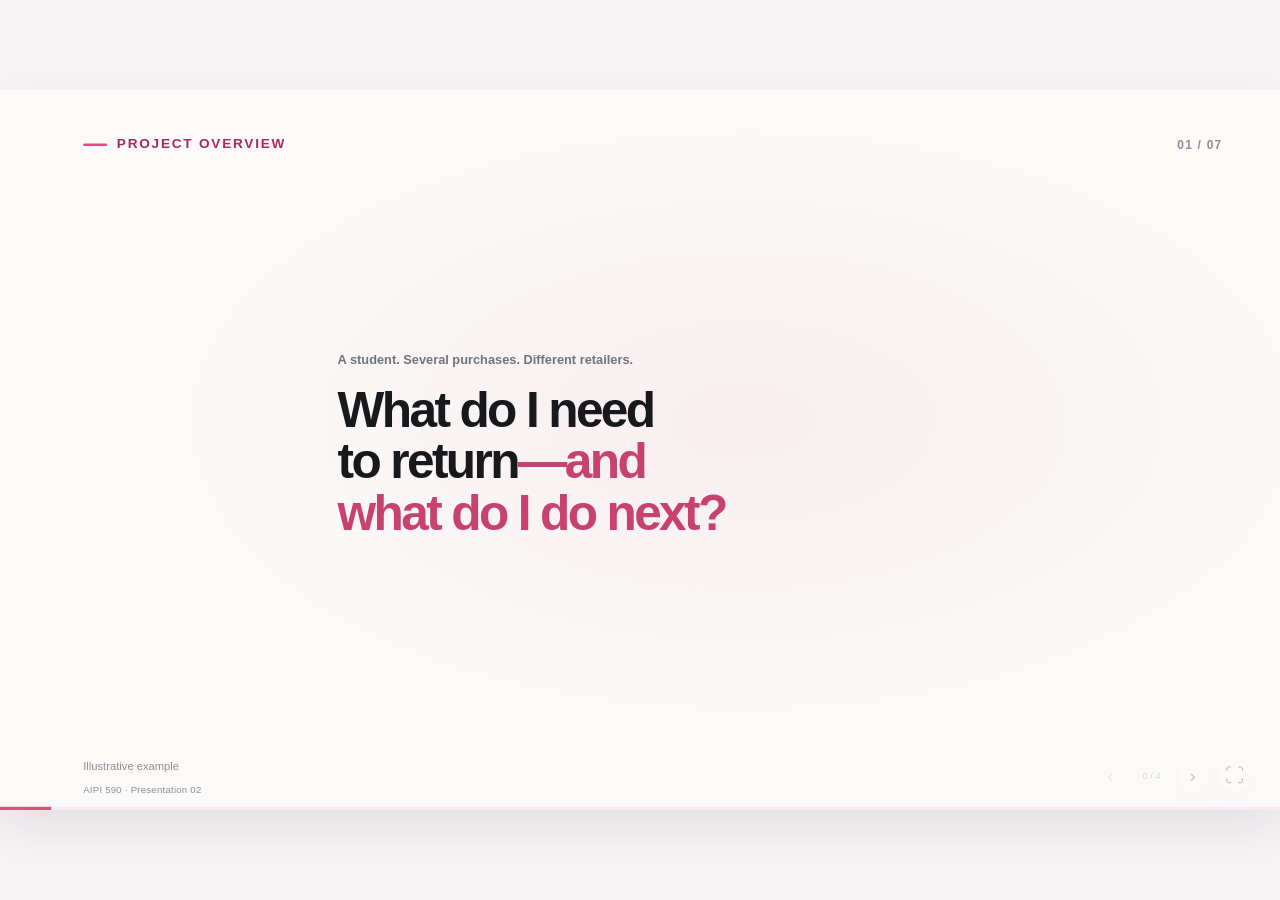
==== index.html @ ff5da20d "Start the embedded MVP demo at login" ====
<!doctype html>
<html lang="en">
<head>
  <meta charset="utf-8">
  <meta name="viewport" content="width=device-width, initial-scale=1, viewport-fit=cover">
  <meta name="theme-color" content="#FBFAF8">
  <meta name="description" content="Return Pilot — AIPI 590 project and progress overview">
  <title>Return Pilot · AIPI 590 · Presentation 2</title>
  <link rel="icon" href="data:image/svg+xml,%3Csvg xmlns='http://www.w3.org/2000/svg' viewBox='0 0 32 32'%3E%3Crect width='32' height='32' rx='9' fill='%23D94F7D'/%3E%3Ctext x='8' y='24' font-size='24' fill='white' font-family='sans-serif'%3ER%3C/text%3E%3C/svg%3E">
  <link rel="stylesheet" href="assets/presentation.css">
  <link rel="stylesheet" href="assets/personas.css">
  <link rel="stylesheet" href="assets/mvp.css">
</head>
<body>
  <svg class="svg-definitions" aria-hidden="true" xmlns="http://www.w3.org/2000/svg"><defs>
    <symbol id="i-mail" viewBox="0 0 24 24"><rect x="3" y="5" width="18" height="14" rx="3"/><path d="m4 7 8 6 8-6"/></symbol>
    <symbol id="i-receipt" viewBox="0 0 24 24"><path d="M5 3h14v19l-3-2-4 2-4-2-3 2V3Z"/><path d="M8 7h8M8 11h8M8 15h5"/></symbol>
    <symbol id="i-image" viewBox="0 0 24 24"><rect x="3" y="3" width="18" height="18" rx="3"/><circle cx="8" cy="8" r="1.5"/><path d="m4 18 5-5 4 3 4-6 4 8"/></symbol>
    <symbol id="i-headphones" viewBox="0 0 24 24"><path d="M4 14v-3a8 8 0 0 1 16 0v3"/><rect x="3" y="12" width="4" height="9" rx="2"/><rect x="17" y="12" width="4" height="9" rx="2"/></symbol>
    <symbol id="i-hoodie" viewBox="0 0 24 24"><path d="m8 4-5 4-2 7 4 2 2-5v10h10V12l2 5 4-2-2-7-5-4M8 4c0-4 8-4 8 0l-4 5-4-5ZM9 17h6"/></symbol>
    <symbol id="i-phone" viewBox="0 0 24 24"><rect x="6" y="2" width="12" height="20" rx="3"/><path d="M10 5h4M11 19h2"/></symbol>
    <symbol id="i-page" viewBox="0 0 24 24"><rect x="3" y="3" width="18" height="18" rx="3"/><path d="M3 8h18M7 12h10M7 16h7"/></symbol>
    <symbol id="i-arrow" viewBox="0 0 24 24"><path d="M5 12h14m-5-5 5 5-5 5"/></symbol>
    <symbol id="i-check" viewBox="0 0 24 24"><path d="m5 12 4 4L19 6"/></symbol>
    <symbol id="i-box" viewBox="0 0 24 24"><path d="m12 3 9 5v9l-9 5-9-5V8l9-5Zm-9 5 9 5 9-5M12 13v9M7.5 5.5l9 5"/></symbol>
  </defs></svg>
  <main class="viewport" aria-label="AIPI 590 presentation">
    <div id="deck" class="deck" data-scene="0" data-step="0" data-phase="0" tabindex="-1">
      <header class="topline"><p id="chapter" class="eyebrow">Project overview</p><span id="page-number">01 / 07</span></header>
      <section id="problem" class="scene-copy" aria-label="Scattered return information">
        <div class="question-core"><span class="context-label">A student. Several purchases. Different retailers.</span><h1>What do I need<br>to return<span class="accent">—and<br>what do I do next?</span></h1></div>
        <div id="question-cloud" aria-label="Questions the shopper must answer"><span class="question-chip q-due">When is it due?</span><span class="question-chip q-where">Where can I return it?</span><span class="question-chip q-need">What do I need?</span></div>
      </section>
      <section id="solution" class="scene-copy" aria-label="Purchase information becomes an action plan" aria-hidden="true" inert>
        <div class="organize-intro"><p class="context-label">The same purchases. The same policies.</p><h2>Let’s put it<br><span class="accent">together.</span></h2></div>
        <div class="product-reveal"><span class="product-mark"><svg class="icon"><use href="#i-box"/></svg></span><h2>Return Pilot</h2><p>One place to manage<br>returns across retailers</p><span class="value-line">Less searching.<br>Less remembering.<br>A clearer next step.</span></div>
        <ol class="process-rail" aria-label="Information organization stages"><li>Gather</li><li>Find the details</li><li>Match each item</li><li>Order the actions</li></ol><p id="phase-caption" class="phase-caption" aria-live="polite"></p>
      </section>
      <!-- A single persistent group: the documents become tasks and then a concept thumbnail. -->
      <div id="materials" class="materials">
        <div class="plan-paper"><div class="plan-heading"><h3>Your next actions</h3><span>3 items · 2 retailers</span></div><p class="plan-foot">A next step for each item. Uncertainty stays visible.</p></div>
        <article id="order-email" class="material purchase item-a" data-kind="email" aria-label="Wireless Headphones order email">
          <div class="document-type"><svg class="icon"><use href="#i-mail"/></svg><span>Order email</span><span class="source-id">01</span></div>
          <div class="item-identity"><span class="item-art"><svg class="icon"><use href="#i-headphones"/></svg></span><div><span class="retailer">Sample retailer A</span><h3 class="field name-field">Wireless Headphones</h3></div></div>
          <div class="source-details"><p>Order <b>RP-1042</b></p><p class="field date-field">Delivered <b>Sep 15, 2026</b></p><div class="source-bottom"><span>Order confirmed</span><b>$59.99</b></div></div>
          <div class="action-details"><div class="action-heading"><span class="priority">1</span><h4>Start your return</h4></div><p>Complete the next required step</p><span class="task-status">Request by Oct 15</span></div>
          <div class="provenance">Order email <span>+ Retailer A policy</span></div>
        </article>
        <article id="purchase-receipt" class="material purchase item-b" data-kind="receipt" aria-label="Everyday Hoodie purchase receipt">
          <div class="document-type"><svg class="icon"><use href="#i-receipt"/></svg><span>Purchase receipt</span><span class="source-id">02</span></div>
          <div class="item-identity"><span class="item-art"><svg class="icon"><use href="#i-hoodie"/></svg></span><div><span class="retailer">Sample retailer B</span><h3 class="field name-field">Everyday Hoodie</h3></div></div>
          <div class="source-details"><p>Order <b>RP-1028</b></p><p class="field date-field">Purchased <b>Sep 20, 2026</b></p><p class="missing field">Delivery date <b>Not provided</b></p><div class="source-bottom"><span>Total</span><b>$49.99</b></div><div class="receipt-bars" aria-hidden="true"></div></div>
          <div class="action-details"><div class="action-heading"><span class="priority">2</span><h4>Confirm the delivery date</h4></div><p>More information is needed</p><span class="task-status uncertain">Needs confirmation · Deadline unverified</span></div>
          <div class="provenance">Purchase receipt <span>+ Retailer B policy</span></div>
        </article>
        <article id="product-screenshot" class="material purchase item-c" data-kind="screenshot" aria-label="Phone Case purchase screenshot">
          <div class="document-type"><svg class="icon"><use href="#i-image"/></svg><span>Purchase screenshot</span><span class="source-id">03</span></div>
          <div class="item-identity"><span class="item-art"><svg class="icon"><use href="#i-phone"/></svg></span><div><span class="retailer">Sample retailer A</span><h3 class="field name-field">Phone Case</h3></div></div>
          <div class="source-details"><p>Order <b>RP-1042</b> · <b>$19.01</b></p><p class="field date-field">Delivered <b>Sep 15, 2026</b></p><div class="source-bottom"><span class="decision-pill">Still deciding</span></div></div>
          <div class="action-details"><div class="action-heading"><span class="priority">3</span><h4>Decide whether to keep it</h4></div><p>Set a decision reminder</p><span class="task-status neutral">Your choice · No return started</span></div>
          <div class="provenance">Purchase screenshot <span>+ Retailer A policy</span></div>
        </article>
        <article id="policy-a" class="material policy item-a" aria-label="Illustrative retailer A policy"><div class="document-type"><svg class="icon"><use href="#i-page"/></svg><span>Retailer A · Return policy</span></div><p class="field">Start within <b>30 days of delivery</b></p><p>Check the method.<br>Prepare the matching label.</p><span class="policy-code">A / Headphones + phone case</span></article>
        <article id="policy-b" class="material policy item-b" aria-label="Illustrative retailer B policy"><div class="document-type"><svg class="icon"><use href="#i-page"/></svg><span>Retailer B · Return policy</span></div><p class="field">Window starts on <b>delivery</b></p><p>Proof of purchase required.<br>Confirm the date first.</p><span class="policy-code">B / Everyday Hoodie</span></article>
      </div>
      <span class="illustration-label">Illustrative example</span>
      <section id="progress" class="scene-copy" aria-label="Progress overview" aria-hidden="true" inert>
        <h2 class="progress-title">Progress overview</h2>
        <p class="progress-intro">The core return journey is now a clickable web prototype.</p>
        <div class="progress-panels">
          <article id="scope-panel" class="progress-panel" data-progress="1">
            <span class="progress-number">01</span><div class="progress-content"><h3>A defined user journey</h3><p>Review a purchase, check a sample policy, and save a return task.</p><span class="progress-detail">Editable purchase details · Missing information visible · User decides what to return</span></div><span class="progress-status">Flow designed</span>
          </article>
          <article id="experience-panel" class="progress-panel" data-progress="2">
            <span class="progress-number">02</span><div class="progress-content"><h3>A working frontend prototype</h3><p>Navigate return tasks, prepare a plan, and manually update progress.</p><span class="progress-detail">Interactive forms and task states · Changes saved locally in the browser</span></div><span class="progress-status">Ready to demo</span>
          </article>
          <article id="evaluation-panel" class="progress-panel" data-progress="3">
            <span class="progress-number">03</span><div class="progress-content"><h3>Next: connect and evaluate</h3><p>Integrate purchase extraction and official policy retrieval. Evaluate planning approaches.</p><span class="progress-detail">OCR and email processing · Rules / LLM / hybrid comparison · Real reminders</span></div><span class="progress-status planned">Planned</span>
          </article>
        </div>
        <p class="progress-boundary">Current MVP: frontend prototype with sample data and manual updates. <a href="#mvp">View the MVP ↗</a></p>
      </section>
      <!-- Customer persona ideas: illustrative feedback, not interview findings. -->
      <section id="persona-emma" class="scene-copy persona-scene" aria-label="Emma: clear next actions" aria-hidden="true" inert>
        <h2 class="persona-title">Less searching. <span class="accent">A clearer next step.</span></h2>
        <p class="persona-subtitle">The pain: each return starts with another search through receipts, emails, and retailer rules.</p>
        <article class="persona-profile">
          <div class="persona-identity"><span class="persona-avatar" aria-hidden="true">E</span><div><h3>Emma</h3><p>Graduate student</p></div></div>
          <p class="persona-context">Shops across several retailers.</p>
          <blockquote class="persona-quote">“I’m really happy with this. I finally know what to return first, without searching all my emails and store policies.”</blockquote>
          <span class="persona-sentiment">Expected response · Satisfied</span>
        </article>
        <div class="persona-board">
          <p class="persona-board-label">The same purchases. A different experience.</p>
          <span class="persona-board-state"><span class="persona-board-before">Information → Action</span></span>
          <h3 class="persona-source-list-label">Your next actions</h3>
          <article class="persona-source s-email">
            <div class="persona-document"><svg class="icon"><use href="#i-mail"/></svg><span>Order email</span></div>
            <h4>Wireless Headphones</h4>
            <div class="persona-source-detail">Retailer A<br>Delivered <b>September 15</b><br>Which deadline applies?</div>
            <span class="persona-priority">1</span>
            <div class="persona-task-action"><strong>Start your return</strong><span>Request by October 15 · Based on delivery date</span></div>
          </article>
          <article class="persona-source s-receipt">
            <div class="persona-document"><svg class="icon"><use href="#i-receipt"/></svg><span>Paper receipt</span></div>
            <h4>Everyday Hoodie</h4>
            <div class="persona-source-detail">Retailer B<br>Purchased <b>September 20</b><br><span class="missing-date">Delivery date is missing</span></div>
            <span class="persona-priority">2</span>
            <div class="persona-task-action"><strong>Confirm the delivery date</strong><span>Deadline stays unverified until the date is confirmed</span></div>
          </article>
          <article class="persona-source s-screenshot">
            <div class="persona-document"><svg class="icon"><use href="#i-image"/></svg><span>Screenshot</span></div>
            <h4>Phone Case</h4>
            <div class="persona-source-detail">Retailer A<br>Still deciding<br>When should I decide?</div>
            <span class="persona-priority">3</span>
            <div class="persona-task-action"><strong>Decide whether to keep it</strong><span>The choice stays with you · No return started</span></div>
          </article>
          <p class="persona-before-caption">Different policies. Different dates. No obvious priority.</p>
        </div>
        <div class="persona-caption">
          <p class="persona-initial-caption">The burden is <strong>rebuilding the same information</strong> before every return.</p>
          <p class="persona-step-one">Gather the evidence, match the policy, and <strong>give each item a next action.</strong></p>
          <p class="persona-answer">Design value: <strong>one structured task list</strong>, with priorities and uncertainty visible.</p>
        </div>
        <span class="persona-evidence">Illustrative persona · Expected feedback to validate</span>
      </section>
      <section id="persona-ryan" class="scene-copy persona-scene" aria-label="Ryan: selective sharing and privacy" aria-hidden="true" inert>
        <h2 class="persona-title">Useful—if I control <span class="accent">what I share.</span></h2>
        <p class="persona-subtitle">The concern: managing a few returns should not require access to an entire inbox.</p>
        <article class="persona-profile">
          <div class="persona-identity"><span class="persona-avatar" aria-hidden="true">R</span><div><h3>Ryan</h3><p>Software engineer</p></div></div>
          <p class="persona-context">Careful about sharing personal data.</p>
          <blockquote class="persona-quote">“I’d use it, but I don’t want an app reading my entire inbox just to manage a few returns.”</blockquote>
          <span class="persona-sentiment cautious">Expected response · Cautious</span>
        </article>
        <div class="persona-board">
          <p class="persona-board-label">Privacy concern → A narrower input boundary</p>
          <span class="persona-board-state">Proposed architecture</span>
          <div class="privacy-inbox">
            <h3 class="privacy-inbox-title"><svg class="icon"><use href="#i-mail"/></svg>My inbox</h3>
            <div class="privacy-mail"><svg class="icon"><use href="#i-mail"/></svg>Personal messages</div>
            <div class="privacy-mail"><svg class="icon"><use href="#i-mail"/></svg>Work conversations</div>
            <div class="privacy-mail selected"><svg class="icon"><use href="#i-receipt"/></svg>Order confirmation</div>
            <div class="privacy-mail"><svg class="icon"><use href="#i-mail"/></svg>Travel plans</div>
            <div class="privacy-mail"><svg class="icon"><use href="#i-mail"/></svg>Subscriptions</div>
          </div>
          <div class="privacy-question"><h4>Does it need<br><span class="accent">everything?</span></h4><p>Only a few of these messages are relevant to a return.</p></div>
          <div class="privacy-options">
            <h4>Only the purchases you choose</h4>
            <div class="privacy-option"><svg class="icon"><use href="#i-mail"/></svg>Forward one order email</div>
            <div class="privacy-option"><svg class="icon"><use href="#i-receipt"/></svg>Upload a receipt</div>
            <div class="privacy-option"><svg class="icon"><use href="#i-page"/></svg>Enter details manually</div>
            <p class="privacy-scope">Selected evidence → Purchase understanding → Return tasks</p>
          </div>
          <div class="privacy-no-access"><svg class="icon"><use href="#i-check"/></svg>No full-inbox permission required.</div>
        </div>
        <div class="persona-caption">
          <p class="persona-initial-caption">Concern: <strong>the scope of access</strong>, not just whether the app is useful.</p>
          <p class="persona-step-one">Users decide which order email, receipt, or fields <strong>enter the system.</strong></p>
          <p class="persona-answer">Architecture response: <strong>selective purchase input</strong>. Wider security controls still need implementation.</p>
        </div>
        <span class="persona-evidence">Illustrative persona · Input boundary is a planned design, not a security certification</span>
      </section>
      <section id="persona-maya" class="scene-copy persona-scene" aria-label="Maya: a future mobile experience" aria-hidden="true" inert>
        <h2 class="persona-title">Plan on the web. <span class="accent">Follow through on the go.</span></h2>
        <p class="persona-subtitle">The request: make the next step accessible where returns actually happen.</p>
        <article class="persona-profile">
          <div class="persona-identity"><span class="persona-avatar" aria-hidden="true">M</span><div><h3>Maya</h3><p>Working professional</p></div></div>
          <p class="persona-context">Fits errands around work and commuting.</p>
          <blockquote class="persona-quote">“I’d love this on my phone—especially when I’m at the drop-off point and need the instructions.”</blockquote>
          <span class="persona-sentiment future">Expected request · Mobile access</span>
        </article>
        <div class="persona-board">
          <p class="persona-board-label">From planning at home to action outside</p>
          <span class="persona-board-state">Future opportunity</span>
          <div class="mobile-desktop">
            <div class="mobile-window-bar"><i></i><i></i><i></i><span>Return Pilot · Web workspace</span></div>
            <div class="mobile-desktop-body"><h4>One trip. Three returns.</h4><p>Organize the tasks before leaving home.</p><div class="mobile-task-row"><strong>Wireless Headphones</strong><small>Next action</small><span class="mobile-task-status">Request return</span></div><div class="mobile-task-row"><strong>Everyday Hoodie</strong><small>Next action</small><span class="mobile-task-status">Confirm date</span></div></div>
          </div>
          <span class="mobile-desktop-label">Current focus · Web MVP</span>
          <div class="mobile-connection" aria-hidden="true"><span>→</span><small>Same tasks<br>and progress</small><span>←</span></div>
          <div class="mobile-phone" aria-label="Illustrative future mobile interface">
            <span class="mobile-phone-label">Mobile concept</span><h4>At the drop-off?</h4><p>Keep the next step within reach.</p>
            <div class="mobile-phone-action"><svg class="icon"><use href="#i-page"/></svg>Open return instructions</div>
            <div class="mobile-phone-action"><svg class="icon"><use href="#i-image"/></svg>Photograph the receipt</div>
            <div class="mobile-phone-action primary"><svg class="icon"><use href="#i-check"/></svg>Update progress</div>
          </div>
        </div>
        <div class="persona-caption">
          <p class="persona-initial-caption">The Web MVP supports planning. <strong>The drop-off happens away from the desk.</strong></p>
          <p class="persona-step-one">Future mobile scope: <strong>receipt capture, quick instructions, and progress updates.</strong></p>
          <div class="persona-answer persona-summary"><span><b>Value</b> · Clear next actions</span><span><b>Trust</b> · Selective input</span><span><b>Next</b> · Mobile access</span></div>
        </div>
        <span class="persona-evidence">Illustrative persona · Mobile is a future extension, not a delivered feature</span>
      </section>
      <section id="mvp" class="scene-copy mvp-scene" aria-label="MVP demonstration" aria-hidden="true" inert>
        <h2 class="persona-title">Our web MVP</h2>
        <p class="persona-subtitle">One purchase, from review to a clear next action.</p>
        <nav class="mvp-inline-nav" aria-label="MVP demo pages"><button data-inline-route="login">Login</button><button data-inline-route="today">Today</button><button data-inline-route="review">Purchase review</button><button data-inline-route="detail">Return task</button><button data-inline-route="plan">Plan</button><button data-inline-route="tracking">Tracking</button></nav>
        <iframe id="inline-mvp" class="mvp-inline-frame" src="demo/index.html#login" title="Interactive Return Pilot frontend prototype"></iframe>
        <p class="mvp-disclosure">Sample policies and locations. Manual tracking. No live retailer or AI integrations.</p>
      </section>
      <footer class="chrome"><span id="step-label" class="step-label">AIPI 590 · Presentation 02</span><nav class="controls" aria-label="Presentation navigation"><button id="prevBtn" aria-label="Previous step" title="Previous step (←)">‹</button><span id="step-count">0 / 4</span><button id="nextBtn" aria-label="Next step" title="Next step (→ / Space)">›</button><button id="fullBtn" aria-label="Toggle fullscreen" title="Fullscreen (F)">⛶</button></nav><div class="progress-track" role="progressbar" aria-label="Presentation progress" aria-valuemin="0" aria-valuemax="100" aria-valuenow="0"><div id="progressBar"></div></div></footer>
      <p id="status" class="sr-only" role="status" aria-live="polite"></p>
    </div>
  </main>
  <dialog id="demo-overlay" aria-label="Return Pilot Web demo"><div class="demo-toolbar"><span>Return Pilot · Web prototype</span><a href="demo/index.html#today" target="_blank" rel="noopener">Open in new tab ↗</a><button id="close-demo">← Back to presentation</button></div><iframe id="demo-frame" title="Return Pilot Web prototype" data-src="demo/index.html#today"></iframe></dialog>
  <dialog id="image-overlay" aria-label="Actual Web prototype screenshot"><button id="close-image">Close preview ×</button><img src="assets/images/prototype-today.png" alt="Actual Return Pilot Today page captured from the local Web prototype"><p>Actual Web prototype · Sample data</p></dialog>
  <aside class="presenter-notes" hidden>
    <section data-scene="1"><h2>画面一 · 约20秒</h2><p>我们关注的是需要处理多个商家退货的网购用户。比如一个学生，购买信息在邮件、小票和截图里，政策与操作步骤又在不同商家页面上。用户需要自己把这些信息拼起来，再决定先做什么。</p></section>
    <section data-scene="2"><h2>画面二 · 约25–30秒</h2><p>Return Pilot 希望将这些购买信息整理成跨商家的退货任务，结合政策和用户的选择，告诉用户现在该做什么，并持续跟进。缺少收货日期时，我们保留未确认状态，先请用户补充。我们的目标是减少查找、记忆和安排退货的负担，帮助用户及时完成必要步骤。这是体验概念，详细操作会在后面的 Web demo 展示。</p></section>
    <section data-scene="3"><h2>Progress overview · 约45秒</h2><p>Since our idea pitch, we have moved from the product concept to a clickable web prototype. First, we defined the core user journey: review a purchase, check a policy, and create a return task. Second, we implemented the frontend so users can explore tasks, prepare a return plan, and update their progress. Changes persist locally in the browser. Our next step is to connect real purchase extraction and policy retrieval, then compare rules, LLM, and hybrid planning. For this presentation, the MVP uses sample data and manual updates.</p></section>
    <section data-scene="4"><h2>Customer persona · Emma · 约30秒</h2><p>这三个人物是我们拟定的用户与反馈假设，还不是访谈结果。Emma 是经常跨商家购物的研究生。她的痛点不只是忘记截止时间，而是每次退货都要重新翻邮件、小票和政策，才能拼出商品、到货时间和操作要求。第一次点击，把同一批购买凭证变成有顺序的任务；第二次点击强调临近期限的行动，同时保留缺少日期的未确认状态。她预期会满意，因为产品减少了重复查找和自己记忆的负担。</p></section>
    <section data-scene="5"><h2>Customer persona · Ryan · 约30秒</h2><p>Ryan 是重视隐私的软件工程师。他认为产品有用，但担心为了几件退货就授权整个邮箱。第一次点击只突出订单邮件，并显示转发单封订单、上传小票和手动输入三种选择；第二次点击说明这种输入设计不要求全邮箱授权。这是后面 architecture 可以回应的具体访问范围问题，但不是已经完成的安全认证，也不代表加密、删除或数据保留机制已经实现。</p></section>
    <section data-scene="6"><h2>Customer persona · Maya · 约30秒</h2><p>Maya 是在工作与通勤之间办理退货的上班族。网页方便在家规划，但投递和查看凭证发生在外面。第一次点击出现手机端概念，用于查看步骤、拍摄凭证和更新进度；第二次点击把桌面与手机的同一批任务关联起来，作为未来扩展。最后用价值、信任、下一步三个词总结，并衔接后面的 architecture 或 future work。手机端尚未交付，图中是概念。</p></section>
    <section data-scene="7"><h2>MVP demonstration · 约90秒</h2><p>Let me show you our current web MVP. We will follow one example: returning a pair of wireless headphones. On the Today page, the user can see the next action and the approaching deadline. In purchase review, they can check and edit the purchase details before proceeding. The return task brings the deadline, estimated refund, and next step together. The plan page shows what to prepare and groups sample returns into drop-off stops. Finally, the user can update the return status and follow its progress toward a refund. These interactions demonstrate the intended user journey. Policies and locations are sample data, tracking is manual, and the AI and retailer integrations are future work.</p></section>
  </aside>
  <script src="assets/personas.js"></script>
  <script src="assets/mvp.js"></script>
  <script src="assets/presentation.js"></script>
</body>
</html>
---- assets/presentation.css ----
:root {
  --bg:#FBFAF8; --surface:#fff; --surface-soft:#F7F4F6; --ink:#18191D;
  --muted:#70747D; --muted-2:#8A9099; --line:rgba(24,25,29,.08);
  --brand:#D94F7D; --brand-active:#C74271; --brand-soft:#F9E9F0;
  --brand-ink:#A62C56; --brand-border:rgba(217,79,125,.20); --brand-glow:rgba(217,79,125,.07);
  --success:#2F9A72; --success-soft:#E6F4EE; --risk:#CF6257; --risk-soft:#F8E9E6;
  --warning:#856018; --warning-soft:#F9F0DC;
  --shadow-sm:0 12px 30px rgba(24,25,29,.06); --shadow-md:0 22px 54px rgba(24,25,29,.09);
  --ease:cubic-bezier(.2,.75,.2,1); --scale:1;
}
*{box-sizing:border-box}html,body{margin:0;width:100%;height:100%;overflow:hidden}
body{font-family:Inter,ui-sans-serif,-apple-system,BlinkMacSystemFont,"Segoe UI",sans-serif;color:var(--ink);background:var(--surface-soft);-webkit-font-smoothing:antialiased}
button,a{font:inherit;-webkit-tap-highlight-color:transparent}button{cursor:pointer}a{color:inherit}h1,h2,h3,h4,p,figure{margin:0}button:focus-visible,a:focus-visible{outline:3px solid var(--brand);outline-offset:5px}
.svg-definitions{position:absolute;width:0;height:0;overflow:hidden}.icon{width:24px;height:24px;fill:none;stroke:currentColor;stroke-width:1.6;stroke-linecap:round;stroke-linejoin:round;flex-shrink:0}
.viewport{position:fixed;inset:0;display:grid;place-items:center}.deck{width:1600px;height:900px;position:absolute;overflow:hidden;transform:scale(var(--scale));transform-origin:center;isolation:isolate;background:radial-gradient(ellipse at 58% 46%,var(--brand-glow),transparent 55%),var(--bg);box-shadow:var(--shadow-md);touch-action:none;outline:none}
.topline{position:absolute;top:58px;left:104px;right:72px;z-index:20;display:flex;justify-content:space-between;align-items:center}.eyebrow{display:flex;align-items:center;gap:12px;color:var(--brand-ink);font-size:17px;font-weight:800;letter-spacing:.13em;text-transform:uppercase}.eyebrow:before{content:"";width:30px;height:3px;background:var(--brand);border-radius:3px}#page-number{font-size:15px;letter-spacing:.1em;font-weight:750;color:var(--muted-2)}
.scene-copy{position:absolute;inset:0;pointer-events:none}.scene-copy[aria-hidden=true]{visibility:hidden}.scene-copy button,.scene-copy a{pointer-events:auto}.accent{color:var(--brand-ink)}.context-label{font-size:17px;color:var(--muted);line-height:1.5;font-weight:550}.question-core{position:absolute;left:422px;top:326px;width:730px;z-index:8;transition:opacity .5s var(--ease),transform .65s var(--ease)}h1{font-size:62px;line-height:1.04;letter-spacing:-.053em;font-weight:790;margin-top:18px}.question-core .context-label{font-size:16px}.question-core h1 .accent{color:var(--brand-active)}
.question-chip{position:absolute;padding:13px 21px;border:1px solid var(--brand-border);border-radius:30px;background:var(--brand-soft);color:var(--brand-ink);font-size:21px;font-weight:650;box-shadow:0 8px 22px rgba(166,44,86,.045);opacity:0;transform:translateY(15px) scale(.97);transition:opacity .45s var(--ease),transform .55s var(--ease)}.q-due{left:650px;top:195px}.q-where{left:410px;top:568px}.q-need{left:870px;top:571px}.questions-visible .question-chip{opacity:1;transform:none}.questions-visible .q-where{transition-delay:.12s}.questions-visible .q-need{transition-delay:.24s}
.materials{position:absolute;inset:0;z-index:3;transform-origin:0 0;transition:transform .9s var(--ease);pointer-events:none}.material{--item-color:var(--brand);--item-soft:var(--brand-soft);position:absolute;left:0;top:0;padding:24px;border:1px solid var(--line);border-top:4px solid var(--item-color);border-radius:19px;background:var(--surface);box-shadow:var(--shadow-md);opacity:0;transform-origin:50% 50%;transition:transform .85s var(--ease),width .75s var(--ease),height .75s var(--ease),opacity .5s var(--ease),border-radius .65s var(--ease),box-shadow .65s var(--ease);will-change:transform;overflow:hidden}
.item-b{--item-color:#B68A45;--item-soft:#F9F0DC}.item-c{--item-color:#76839A;--item-soft:#EFF1F5}.material.shown{opacity:1}.document-type{display:flex;align-items:center;gap:10px;font-size:15px;color:var(--muted);height:26px;margin-bottom:19px;transition:opacity .35s var(--ease),transform .5s var(--ease)}.document-type .icon{width:21px;height:21px;color:var(--item-color)}.source-id{margin-left:auto;color:var(--muted-2);font-size:12px;letter-spacing:.12em}.item-identity{position:absolute;left:24px;top:70px;right:20px;display:flex;align-items:center;gap:13px;transition:top .65s var(--ease),left .65s var(--ease)}.item-art{display:grid;place-items:center;width:48px;height:52px;border-radius:12px;color:var(--item-color);background:var(--item-soft);flex-shrink:0}.item-art .icon{width:29px;height:29px}.retailer{display:block;font-size:13px;color:var(--muted);margin-bottom:5px}.item-identity h3{font-size:20px;letter-spacing:-.03em;line-height:1.15;font-weight:750}.field{border-radius:5px;transition:background .3s,box-shadow .3s,color .3s}.source-details{position:absolute;left:24px;right:24px;top:144px;transition:opacity .3s var(--ease),transform .55s var(--ease)}.source-details p{font-size:15px;color:var(--muted);line-height:1.5;margin-bottom:9px}.source-details b{color:#444750;font-weight:600}.source-bottom{display:flex;justify-content:space-between;align-items:center;padding-top:15px;margin-top:17px;border-top:1px solid var(--line);color:var(--muted);font-size:13px}.source-bottom>b{font-size:23px;color:var(--ink);letter-spacing:-.03em}.missing{padding:8px 10px;background:var(--warning-soft);color:var(--warning)!important}.missing b{color:var(--warning);display:block}.receipt-bars{height:25px;width:120px;margin:18px auto 0;background:repeating-linear-gradient(90deg,#a7a2a3 0 1px,transparent 1px 3px,#a7a2a3 3px 5px,transparent 5px 8px);opacity:.35}.decision-pill{background:var(--item-soft);border-radius:7px;padding:7px 11px;color:#58647a}
#order-email{width:340px;height:277px;transform:translate(1410px,158px) rotate(8deg)}#order-email.shown{transform:translate(1120px,151px) rotate(5deg)}
#purchase-receipt{width:265px;height:365px;transform:translate(-185px,230px) rotate(-13deg)}#purchase-receipt.shown{transform:translate(112px,184px) rotate(-7deg)}#purchase-receipt .item-identity{align-items:flex-start;gap:9px}#purchase-receipt .item-art{width:38px;height:46px}#purchase-receipt .item-identity h3{font-size:21px}#purchase-receipt .source-details{top:147px}
#product-screenshot{width:300px;height:262px;transform:translate(1180px,780px) rotate(8deg)}#product-screenshot.shown{transform:translate(1170px,493px) rotate(4deg);transition-delay:.10s}#product-screenshot .item-identity h3{font-size:23px}
.policy{width:360px;height:167px;padding:18px 22px;border-top-width:3px;box-shadow:var(--shadow-sm)}.policy .document-type{font-size:14px;margin-bottom:13px;height:22px}.policy p{font-size:14px;line-height:1.45;color:var(--muted);margin-top:6px}.policy p b{color:var(--ink);font-weight:650}.policy-code{display:block;color:var(--item-color);font-size:12px;margin-top:8px;font-weight:650}#policy-a{transform:translate(300px,895px) rotate(-7deg)}#policy-a.shown{transform:translate(328px,659px) rotate(-3deg)}#policy-b{transform:translate(790px,895px) rotate(8deg)}#policy-b.shown{transform:translate(738px,668px) rotate(3deg);transition-delay:.14s}
.illustration-label{position:absolute;left:104px;bottom:47px;font-size:14px;color:var(--muted-2);transition:transform .85s var(--ease);z-index:8}.organize-intro{position:absolute;left:425px;top:330px;transition:opacity .4s var(--ease),transform .6s var(--ease)}.organize-intro h2{font-size:76px;letter-spacing:-.055em;line-height:1;margin-top:20px}.organizing .organize-intro{opacity:0;transform:translateY(-20px)}
.process-rail{position:absolute;left:104px;top:120px;right:104px;display:flex;gap:38px;list-style:none;padding:0;margin:0;opacity:0;transform:translateY(12px);transition:opacity .4s,transform .5s var(--ease)}.organizing .process-rail{opacity:1;transform:none}.process-rail li{font-size:17px;color:var(--muted-2);border-bottom:2px solid transparent;padding-bottom:13px;transition:color .3s,border-color .3s}.process-rail li.active{color:var(--brand-ink);border-color:var(--brand);font-weight:650}.process-rail li.past{color:var(--brand)}.phase-caption{position:absolute;top:752px;left:104px;right:104px;text-align:center;font-size:21px;color:var(--muted);opacity:0;transition:opacity .4s}.organizing .phase-caption{opacity:1}
.gather #order-email{width:350px;height:288px;transform:translate(625px,255px) rotate(0);transition-delay:0s}.gather #purchase-receipt{width:310px;height:352px;transform:translate(245px,240px) rotate(0)}.gather #product-screenshot{width:310px;height:280px;transform:translate(1045px,265px) rotate(0);transition-delay:.08s}.gather #policy-a{transform:translate(956px,564px) rotate(0);transition-delay:.12s}.gather #policy-b{transform:translate(285px,602px) rotate(0);transition-delay:.16s}
.highlight .name-field,.highlight .date-field,.highlight .policy .field{background:var(--item-soft);box-shadow:0 0 0 5px var(--item-soft);color:var(--ink)}.highlight .missing{box-shadow:0 0 0 2px #b68a4566}
.merged #policy-a{transform:translate(875px,406px) rotate(0) scale(.2);opacity:0;transition-delay:0s}.merged #policy-b{transform:translate(242px,424px) rotate(0) scale(.2);opacity:0;transition-delay:.1s}.provenance{position:absolute;left:24px;right:24px;bottom:15px;font-size:12px;color:var(--muted);opacity:0;transform:translateY(10px);transition:opacity .4s,transform .5s var(--ease)}.provenance span{color:var(--item-color);font-weight:700}.merged .provenance{opacity:1;transform:none}.merged .receipt-bars{opacity:0}
.action-details{position:absolute;left:300px;top:22px;right:16px;opacity:0;transform:translateY(12px);transition:opacity .45s var(--ease),transform .6s var(--ease)}.action-heading{display:flex;gap:12px;align-items:center}.action-heading h4{font-size:27px;line-height:1.12;letter-spacing:-.033em;font-weight:750}.priority{display:grid;place-items:center;width:25px;height:25px;border-radius:50%;color:var(--brand-ink);background:var(--brand-soft);font-size:13px;flex-shrink:0}.action-details p{font-size:17px;color:var(--muted);margin:8px 0 10px 37px}.task-status{display:inline-block;margin-left:37px;color:var(--brand-ink);background:var(--brand-soft);font-size:12px;padding:5px 9px;border-radius:5px;font-weight:650}.task-status.uncertain{background:var(--warning-soft);color:var(--warning)}.task-status.neutral{background:var(--surface-soft);color:var(--muted)}
.tasks .purchase{width:800px!important;height:140px!important;border-radius:14px;border-top-width:1px;border-left:4px solid var(--item-color);box-shadow:0 7px 18px rgba(24,25,29,.04)}.tasks #order-email{transform:translate(662px,438px) rotate(0);transition-delay:0s}.tasks #purchase-receipt{transform:translate(662px,278px) rotate(0);transition-delay:.07s}.tasks #product-screenshot{transform:translate(662px,598px) rotate(0);transition-delay:.14s}.tasks .document-type,.tasks .source-details{opacity:0;transform:translateY(-15px)}.tasks .item-identity{top:24px;left:21px;right:auto;width:258px}.tasks .item-identity h3{font-size:19px!important;max-width:190px}.tasks .item-art{width:43px!important;height:48px!important}.tasks .retailer{font-size:12px}.tasks .action-details{opacity:1;transform:none;transition-delay:.28s}.tasks .provenance{font-size:11px;left:21px;right:auto;width:263px;line-height:1.4;bottom:18px}.tasks .provenance span{display:block}.tasks .field{background:transparent;box-shadow:none}.tasks #policy-a{transform:translate(928px,442px) rotate(0) scale(.13)}.tasks #policy-b{transform:translate(938px,330px) rotate(0) scale(.13)}
.sorted #order-email{transform:translate(662px,265px) rotate(0)}.sorted #purchase-receipt{transform:translate(662px,423px) rotate(0)}.sorted #product-screenshot{transform:translate(662px,581px) rotate(0)}.plan-paper{position:absolute;left:630px;top:186px;width:865px;height:578px;border:1px solid var(--brand-border);border-radius:23px;background:rgba(255,255,255,.57);box-shadow:var(--shadow-sm);opacity:0;transform:translateY(15px);transition:opacity .5s var(--ease),transform .6s var(--ease)}.tasks .plan-paper{opacity:1;transform:none}.plan-heading{position:absolute;left:32px;right:32px;top:27px;display:flex;align-items:center;justify-content:space-between}.plan-heading h3{font-size:28px;letter-spacing:-.035em}.plan-heading span{font-size:14px;color:var(--muted)}.plan-foot{position:absolute;left:32px;bottom:17px;color:var(--muted);font-size:13px}
.product-reveal{position:absolute;left:104px;top:273px;width:490px;opacity:0;transform:translateY(18px);transition:opacity .5s var(--ease),transform .65s var(--ease)}.branded .product-reveal{opacity:1;transform:none}.product-mark{display:grid;place-items:center;background:var(--brand);color:white;width:69px;height:69px;border-radius:18px;margin-bottom:29px;box-shadow:0 14px 35px rgba(217,79,125,.18)}.product-mark .icon{width:39px;height:39px}.product-reveal h2{font-size:67px;font-weight:780;letter-spacing:-.055em;line-height:1.06;white-space:nowrap}.product-reveal>p{font-size:27px;line-height:1.35;color:var(--muted);margin-top:18px;letter-spacing:-.025em}.value-line{display:block;font-size:19px;line-height:1.55;color:var(--brand-ink);margin-top:31px}.branded .process-rail{opacity:.65}.branded .phase-caption{opacity:0}
/* The full plan scales as one persistent object into the progress composition. */
[data-scene="2"] .materials{transform:translate(-205px,374px) scale(.48)}[data-scene="2"] .illustration-label{transform:translate(0,-93px);font-size:14px}[data-scene="2"] .plan-foot{display:none}[data-scene="2"] .plan-paper{height:559px}[data-scene="2"] .action-heading h4{font-size:29px}[data-scene="2"] .task-status{font-size:15px}[data-scene="2"] .action-details p{font-size:19px}[data-scene="2"] .plan-heading h3{font-size:32px}
.progress-title{position:absolute;left:104px;top:125px;font-size:56px;line-height:1.1;font-weight:760;letter-spacing:-.05em}.idea{position:absolute;left:104px;top:269px;width:420px;opacity:0;transform:translateY(15px);transition:opacity .5s,transform .65s var(--ease)}[data-scene="2"] .idea{opacity:1;transform:none}.idea .context-label{font-size:15px;text-transform:uppercase;letter-spacing:.1em;color:var(--brand-ink);font-weight:750}.idea>p{font-size:35px;line-height:1.2;letter-spacing:-.036em;margin-top:19px;font-weight:650}.idea-rule{width:40px;height:2px;background:var(--brand-border);margin:30px 0 28px}.concept-label{font-size:17px;color:var(--muted)}
.progress-panel{position:absolute;left:572px;top:244px;width:926px;height:480px;background:var(--surface);border:1px solid var(--brand-border);border-radius:20px;box-shadow:var(--shadow-sm);opacity:0;transform:translateY(25px) scale(.985);transform-origin:top center;transition:opacity .45s var(--ease),transform .65s var(--ease),top .75s var(--ease),height .75s var(--ease),background .45s,box-shadow .5s;overflow:hidden;pointer-events:none}.progress-panel.revealed{opacity:1;transform:none;pointer-events:auto}.progress-panel.current{box-shadow:0 16px 44px rgba(166,44,86,.08);border-color:#d94f7d55}.panel-header{display:flex;align-items:flex-start;gap:17px;position:absolute;left:28px;right:28px;top:25px}.panel-index{font-size:14px;font-weight:800;color:var(--brand);padding-top:6px}.panel-header h3{font-size:29px;letter-spacing:-.035em;font-weight:740}.panel-summary{font-size:18px;color:var(--muted);margin-top:7px}.evidence-badge{margin-left:auto;flex-shrink:0;font-size:12px;padding:7px 10px;border-radius:7px;color:var(--brand-ink);background:var(--brand-soft);font-weight:650}.evidence-badge.pending{background:var(--warning-soft);color:var(--warning)}.panel-material{position:absolute;left:62px;right:28px;top:120px;transition:opacity .35s,transform .6s var(--ease)}.material-caption{font-size:15px;color:var(--muted);margin-bottom:20px}.scope-flow{display:flex;align-items:center;justify-content:space-between;gap:18px}.scope-flow>div{display:flex;align-items:center;gap:18px;width:230px;padding:22px 17px;background:var(--surface-soft);border-radius:13px;font-size:22px;line-height:1.2;letter-spacing:-.02em}.scope-flow .icon{width:30px;height:30px;color:var(--brand-ink)}.scope-flow>span{color:var(--brand);font-size:27px}.scope-boundary{font-size:18px;line-height:1.55;margin-top:40px;border-top:1px solid var(--line);padding-top:25px;color:var(--muted)}.scope-boundary strong{color:var(--warning);font-size:17px;font-weight:600}.compact-note{position:absolute;top:79px;left:62px;font-size:16px;color:var(--muted);opacity:0;transition:opacity .35s}
.progress-panel.compact{height:125px;background:rgba(255,255,255,.7);box-shadow:none}.compact .scope-material{opacity:0;transform:translateY(-15px);pointer-events:none}.compact .panel-summary{opacity:0}.compact .compact-note{opacity:1;transition-delay:.2s}.progress-panel.compact .panel-header h3{font-size:27px}.prototype-evidence{position:absolute;left:31px;top:107px;width:555px;transition:width .65s var(--ease),top .65s var(--ease),left .65s var(--ease)}.screenshot-button{display:block;width:100%;padding:0;border:1px solid var(--line);border-radius:9px;background:var(--surface-soft);overflow:hidden;box-shadow:0 7px 19px rgba(24,25,29,.06)}.screenshot-button img{display:block;width:100%;height:auto}.prototype-evidence figcaption{font-size:13px;color:var(--muted);margin-top:9px}.prototype-copy{position:absolute;left:623px;top:145px;right:24px;transition:opacity .4s}.prototype-copy>p{font-size:27px;letter-spacing:-.03em;line-height:1.2;font-weight:650}.prototype-copy>span{display:block;font-size:16px;line-height:1.5;color:var(--muted);margin-top:16px}.text-button{border:0;border-bottom:1px solid var(--brand-border);padding:7px 0;background:none;color:var(--brand-ink);font-size:16px;font-weight:650;margin-top:17px}.text-button:hover{border-color:var(--brand)}
[data-scene="2"][data-step="2"] #experience-panel{top:390px;height:410px}[data-scene="2"][data-step="2"] .prototype-evidence{width:492px;top:100px}[data-scene="2"][data-step="2"] .prototype-copy{left:564px;top:145px}
[data-scene="2"][data-step="3"] #scope-panel{top:228px;height:116px}[data-scene="2"][data-step="3"] #experience-panel{top:362px;height:188px}[data-scene="2"][data-step="3"] #evaluation-panel{top:568px;height:238px}
[data-scene="2"][data-step="3"] #experience-panel .panel-header{right:288px}[data-scene="2"][data-step="3"] #experience-panel .panel-summary{opacity:1;font-size:16px;max-width:340px;line-height:1.45}[data-scene="2"][data-step="3"] #experience-panel .evidence-badge{position:absolute;left:35px;top:106px;margin:0}[data-scene="2"][data-step="3"] .prototype-evidence{left:654px;top:20px;width:248px}[data-scene="2"][data-step="3"] .prototype-evidence figcaption{font-size:11px;margin-top:6px}[data-scene="2"][data-step="3"] .prototype-copy{left:426px;top:88px;right:auto}[data-scene="2"][data-step="3"] .prototype-copy>p,[data-scene="2"][data-step="3"] .prototype-copy>span{display:none}[data-scene="2"][data-step="3"] .text-button{font-size:15px}
.evaluation-material{top:105px;display:flex;align-items:center;gap:25px}.method-options{display:flex;gap:8px}.method-options>span{font-size:18px;background:var(--brand-soft);color:var(--brand-ink);border:1px solid var(--brand-border);border-radius:8px;padding:13px 16px;font-weight:650}.evaluation-placeholder{flex:1;border:1px dashed #b68a4570;border-radius:10px;min-height:94px;display:flex;gap:14px;align-items:center;padding:15px;color:var(--muted)}.placeholder-mark{font-size:26px;color:var(--warning)}.evaluation-placeholder p{font-size:16px;line-height:1.4}.evaluation-placeholder small{display:block;margin-top:6px;font-size:13px;color:var(--warning)}
.chrome{position:absolute;inset:0;z-index:30;pointer-events:none}.step-label{position:absolute;left:104px;bottom:18px;color:var(--muted-2);font-size:12px;letter-spacing:.025em}.controls{position:absolute;right:36px;bottom:22px;display:flex;align-items:center;gap:10px;pointer-events:auto;opacity:.25;transition:opacity .2s}.deck:hover .controls,.controls:focus-within{opacity:1}.controls button{display:grid;place-items:center;width:42px;height:42px;border:1px solid var(--line);border-radius:50%;background:var(--surface);box-shadow:var(--shadow-sm);color:var(--ink);font-size:24px}.controls button:disabled{opacity:.25;cursor:default}.controls button:hover:not(:disabled){background:var(--brand-soft);color:var(--brand-ink)}#step-count{font-size:12px;color:var(--muted);min-width:41px;text-align:center;font-variant-numeric:tabular-nums}.progress-track{position:absolute;bottom:0;left:0;width:100%;height:4px;background:var(--brand-soft)}#progressBar{height:100%;width:0;background:var(--brand);transition:width .4s var(--ease)}
.sr-only{position:absolute;width:1px;height:1px;overflow:hidden;clip-path:inset(50%);white-space:nowrap}.presenter-notes{display:none!important}.instant *,.instant *::before,.instant *::after{transition:none!important;animation:none!important}
dialog{border:1px solid var(--line);padding:0;color:var(--ink);background:var(--surface)}dialog::backdrop{background:#18191dc9}#demo-overlay{inset:0;width:100%;height:100%;max-width:none;max-height:none;margin:0}#demo-overlay[open]{display:flex;flex-direction:column}.demo-toolbar{display:flex;gap:25px;align-items:center;padding:12px 22px;min-height:60px;background:var(--bg);border-bottom:1px solid var(--line);font-size:14px}.demo-toolbar>a{margin-left:auto;color:var(--brand-ink)}.demo-toolbar button,#close-image{border:1px solid var(--brand-border);border-radius:8px;padding:11px 17px;color:var(--brand-ink);background:var(--brand-soft)}#demo-frame{width:100%;flex:1;min-height:0;border:0}#image-overlay{width:min(94vw,1700px);max-width:94vw;max-height:94vh;padding:18px;border-radius:14px;text-align:center}#image-overlay img{display:block;max-width:100%;max-height:calc(94vh - 105px);margin:10px auto;object-fit:contain}#close-image{display:block;margin-left:auto}#image-overlay>p{font-size:13px;color:var(--muted)}
/* Final fit pass: leave room for the last field, stage captions, and the concept label. */
#product-screenshot{height:282px}
#purchase-receipt .receipt-bars{height:14px;margin-top:12px}
.phase-caption{top:791px}
[data-scene="2"] .materials{transform:translate(-205px,394px) scale(.48)}
[data-scene="2"] .illustration-label{transform:translate(0,-65px)}
.idea-rule{margin:24px 0 20px}
.progress-title{opacity:0;transform:translateY(12px);transition:opacity .5s var(--ease),transform .6s var(--ease)}
[data-scene="2"] .progress-title{opacity:1;transform:none}
.source-bottom{transition:opacity .25s var(--ease)}
.merged:not(.tasks) .source-bottom{opacity:0}
.merged:not(.tasks) .provenance{transition-delay:.35s}
.tasks:not(.sorted) #order-email{transform:translate(662px,423px) rotate(0)}
.tasks:not(.sorted) #purchase-receipt{transform:translate(662px,265px) rotate(0)}
.tasks:not(.sorted) #product-screenshot{transform:translate(662px,581px) rotate(0)}
@media(prefers-reduced-motion:reduce){*,*::before,*::after{animation:none!important;transition:none!important;scroll-behavior:auto!important}}
@media(max-width:600px){.demo-toolbar>span{display:none}.demo-toolbar{gap:12px;padding:10px;font-size:12px}.demo-toolbar button{padding:9px}}
---- assets/personas.css ----
/* Customer personas only. Loaded after presentation.css; shared tokens and
   existing overview scenes remain owned by the original presentation. */
.personas-active .materials,.personas-active .illustration-label{opacity:0;visibility:hidden;pointer-events:none}
.persona-scene{z-index:9}
.persona-title{position:absolute;left:104px;right:104px;top:126px;font-size:56px;font-weight:780;line-height:1.08;letter-spacing:-.05em}
.persona-subtitle{position:absolute;left:104px;top:204px;font-size:20px;line-height:1.45;color:var(--muted)}
.persona-profile{position:absolute;left:104px;top:270px;width:388px;height:466px;padding:29px 30px;background:var(--surface);border:1px solid var(--line);border-radius:22px;box-shadow:var(--shadow-sm)}
.persona-identity{display:flex;align-items:center;gap:17px}
.persona-avatar{width:64px;height:64px;border-radius:20px;display:grid;place-items:center;font-size:27px;font-weight:760;color:var(--brand-ink);background:var(--brand-soft);flex-shrink:0}
.persona-identity h3{font-size:33px;font-weight:770;letter-spacing:-.04em;line-height:1.12}
.persona-identity p{font-size:15px;color:var(--muted);line-height:1.4;margin-top:7px}
.persona-context{font-size:16px;color:var(--muted);line-height:1.5;margin-top:21px;padding-bottom:21px;border-bottom:1px solid var(--line)}
.persona-quote{font-size:25px;font-weight:610;line-height:1.43;letter-spacing:-.025em;margin:25px 0 22px;quotes:none}
.persona-sentiment{position:absolute;left:30px;bottom:27px;font-size:14px;font-weight:650;padding:8px 12px;border-radius:8px;color:var(--success);background:var(--success-soft)}
.persona-sentiment.cautious{color:var(--warning);background:var(--warning-soft)}
.persona-sentiment.future{color:var(--brand-ink);background:var(--brand-soft)}
.persona-board{position:absolute;left:532px;top:270px;width:964px;height:466px;background:rgba(255,255,255,.66);border:1px solid var(--brand-border);border-radius:22px;box-shadow:var(--shadow-sm);overflow:hidden}
.persona-caption{position:absolute;left:532px;right:104px;top:764px;color:var(--muted);font-size:21px;line-height:1.45;min-height:55px}
.persona-caption strong{font-weight:700;color:var(--brand-ink)}
.persona-evidence{position:absolute;left:104px;bottom:48px;color:var(--muted-2);font-size:13px}
.persona-scene[aria-hidden=false] .persona-title{animation:personaHeadingIn .48s var(--ease) both}
.persona-scene[aria-hidden=false] .persona-profile{animation:personaProfileIn .55s var(--ease) both}
.persona-scene[aria-hidden=false] .persona-board{animation:personaBodyIn .56s var(--ease) .09s both}
@keyframes personaHeadingIn{from{opacity:0;transform:translateY(14px)}to{opacity:1;transform:none}}
@keyframes personaProfileIn{from{opacity:0;transform:translateX(-15px)}to{opacity:1;transform:none}}
@keyframes personaBodyIn{from{opacity:0;transform:translateX(20px) scale(.985)}to{opacity:1;transform:none}}
.persona-board-label{position:absolute;left:28px;top:23px;font-size:15px;font-weight:680;color:var(--muted);letter-spacing:-.01em}
.persona-board-state{position:absolute;right:28px;top:22px;display:inline-block;padding:6px 10px;border-radius:7px;background:var(--surface-soft);color:var(--muted);font-size:13px;transition:background .4s,color .4s}
.persona-board .icon{width:25px;height:25px}
.persona-source{position:absolute;left:0;top:0;width:271px;height:242px;padding:24px;border:1px solid var(--line);border-top:3px solid var(--item-color,var(--brand));border-radius:15px;background:white;box-shadow:var(--shadow-sm);transition:transform .65s var(--ease),width .65s var(--ease),height .65s var(--ease),border-radius .65s var(--ease),box-shadow .55s var(--ease);transform-origin:center;overflow:hidden}
.persona-source.s-email{transform:translate(37px,91px) rotate(-5deg)}
.persona-source.s-receipt{--item-color:#B68A45;transform:translate(346px,144px) rotate(3deg);transition-delay:.09s}
.persona-source.s-screenshot{--item-color:#76839A;transform:translate(650px,93px) rotate(-3deg);transition-delay:.18s}
.persona-document{display:flex;align-items:center;gap:10px;font-size:14px;color:var(--muted);transition:opacity .35s var(--ease),transform .5s var(--ease)}
.persona-document .icon{color:var(--item-color,var(--brand));width:22px;height:22px}
.persona-source h4{font-size:23px;font-weight:740;letter-spacing:-.03em;margin:23px 0 12px;line-height:1.2;transition:transform .65s var(--ease),font-size .65s var(--ease)}
.persona-source-detail{font-size:15px;color:var(--muted);line-height:1.55;transition:opacity .3s var(--ease),transform .5s var(--ease)}
.persona-source-detail b{font-weight:650;color:var(--ink)}
.persona-source-detail .missing-date{display:inline-block;background:var(--warning-soft);color:var(--warning);padding:5px 8px;border-radius:5px;font-size:13px;margin-top:8px}
.persona-priority{position:absolute;left:19px;top:33px;width:28px;height:28px;border-radius:50%;background:var(--brand-soft);color:var(--brand-ink);font-size:14px;font-weight:700;display:grid;place-items:center;opacity:0;transition:opacity .35s .2s}
.persona-task-action{position:absolute;left:332px;right:24px;top:24px;opacity:0;transform:translateY(14px);transition:opacity .4s .15s,transform .55s var(--ease) .15s}
.persona-task-action strong{display:block;font-size:22px;line-height:1.3;letter-spacing:-.025em;font-weight:720}
.persona-task-action span{display:block;font-size:14px;color:var(--muted);margin-top:7px}
.persona-source-list-label{position:absolute;left:30px;top:68px;font-size:23px;font-weight:730;letter-spacing:-.03em;opacity:0;transform:translateY(8px);transition:opacity .4s .15s,transform .5s var(--ease) .15s}
.persona-before-caption{position:absolute;left:32px;right:32px;bottom:25px;text-align:center;font-size:18px;color:var(--muted);transition:opacity .25s,transform .3s}
#deck[data-scene="3"][data-step="1"] .persona-before-caption,#deck[data-scene="3"][data-step="2"] .persona-before-caption{opacity:0;transform:translateY(10px)}
#deck[data-scene="3"][data-step="1"] .persona-source,#deck[data-scene="3"][data-step="2"] .persona-source{width:900px;height:101px;border-top-width:1px;border-left:3px solid var(--item-color,var(--brand));border-radius:12px;box-shadow:0 5px 14px rgba(24,25,29,.035)}
#deck[data-scene="3"][data-step="1"] .s-email,#deck[data-scene="3"][data-step="2"] .s-email{transform:translate(31px,116px) rotate(0)}
#deck[data-scene="3"][data-step="1"] .s-receipt,#deck[data-scene="3"][data-step="2"] .s-receipt{transform:translate(31px,230px) rotate(0)}
#deck[data-scene="3"][data-step="1"] .s-screenshot,#deck[data-scene="3"][data-step="2"] .s-screenshot{transform:translate(31px,344px) rotate(0)}
#deck[data-scene="3"][data-step="1"] .persona-document,#deck[data-scene="3"][data-step="2"] .persona-document{opacity:0;transform:translateY(-10px)}
#deck[data-scene="3"][data-step="1"] .persona-source h4,#deck[data-scene="3"][data-step="2"] .persona-source h4{font-size:18px;transform:translate(38px,-15px);margin-top:0;max-width:230px}
#deck[data-scene="3"][data-step="1"] .persona-source-detail,#deck[data-scene="3"][data-step="2"] .persona-source-detail{opacity:0;transform:translateY(-12px)}
#deck[data-scene="3"][data-step="1"] .persona-task-action,#deck[data-scene="3"][data-step="2"] .persona-task-action{opacity:1;transform:none}
#deck[data-scene="3"][data-step="1"] .persona-priority,#deck[data-scene="3"][data-step="2"] .persona-priority,#deck[data-scene="3"][data-step="1"] .persona-source-list-label,#deck[data-scene="3"][data-step="2"] .persona-source-list-label{opacity:1;transform:none}
#deck[data-scene="3"][data-step="1"] .persona-board-state,#deck[data-scene="3"][data-step="2"] .persona-board-state{color:var(--brand-ink);background:var(--brand-soft)}
#deck[data-scene="3"][data-step="2"] .s-email{background:#fffafb;border-color:var(--brand-border);box-shadow:0 9px 26px var(--brand-glow)}
.persona-answer{opacity:0;transform:translateY(12px);transition:opacity .4s var(--ease),transform .5s var(--ease)}
.persona-scene[data-persona-step="2"] .persona-answer{opacity:1;transform:none}
.persona-caption .persona-initial-caption{position:absolute;inset:0;transition:opacity .3s}
.persona-scene[data-persona-step="2"] .persona-initial-caption{opacity:0}
.privacy-inbox{position:absolute;left:31px;top:79px;width:365px;height:355px;background:white;border:1px solid var(--line);border-radius:15px;padding:22px;transition:width .6s var(--ease),transform .65s var(--ease)}
.privacy-inbox-title{display:flex;align-items:center;gap:10px;font-size:21px;font-weight:740;letter-spacing:-.025em;margin-bottom:21px}
.privacy-mail{display:flex;gap:11px;align-items:center;height:45px;font-size:16px;color:var(--muted);border-top:1px solid var(--line);padding:0 11px;border-radius:5px;transition:opacity .4s,background .4s,color .4s,transform .5s var(--ease)}
.privacy-mail .icon{width:18px;height:18px}
.privacy-mail.selected{color:var(--ink)}
.privacy-question{position:absolute;left:454px;right:36px;top:158px;transition:opacity .3s,transform .5s var(--ease)}
.privacy-question h4{font-size:42px;line-height:1.15;letter-spacing:-.045em;font-weight:760}
.privacy-question p{font-size:19px;line-height:1.55;color:var(--muted);margin-top:18px;max-width:340px}
.privacy-options{position:absolute;left:451px;right:31px;top:81px;opacity:0;transform:translateX(25px);transition:opacity .45s var(--ease) .17s,transform .6s var(--ease) .17s}
.privacy-options h4{font-size:25px;line-height:1.2;letter-spacing:-.03em;font-weight:740;margin-bottom:23px}
.privacy-option{display:flex;align-items:center;gap:13px;padding:16px 18px;background:white;border:1px solid var(--line);border-radius:10px;margin-top:11px;font-size:18px}
.privacy-option .icon{color:var(--brand-ink);width:23px;height:23px}
.privacy-option small{margin-left:auto;font-size:12px;color:var(--muted)}
.privacy-scope{margin-top:19px;padding-top:16px;border-top:1px solid var(--line);font-size:15px;color:var(--muted);line-height:1.45}
.privacy-no-access{position:absolute;left:34px;top:403px;display:flex;gap:8px;align-items:center;font-size:14px;color:var(--success);opacity:0;transform:translateY(8px);transition:opacity .4s,transform .5s var(--ease)}
.privacy-no-access .icon{width:18px;height:18px}
.persona-scene[data-persona-step="1"] .privacy-mail:not(.selected),.persona-scene[data-persona-step="2"] .privacy-mail:not(.selected){opacity:.3}
.persona-scene[data-persona-step="1"] .privacy-mail.selected,.persona-scene[data-persona-step="2"] .privacy-mail.selected{background:var(--brand-soft);border-color:transparent;color:var(--brand-ink)}
.persona-scene[data-persona-step="1"] .privacy-inbox,.persona-scene[data-persona-step="2"] .privacy-inbox{width:355px;height:320px}
.persona-scene[data-persona-step="1"] .privacy-question,.persona-scene[data-persona-step="2"] .privacy-question{opacity:0;transform:translateY(-12px)}
.persona-scene[data-persona-step="1"] .privacy-options,.persona-scene[data-persona-step="2"] .privacy-options{opacity:1;transform:none}
.persona-scene[data-persona-step="2"] .privacy-no-access{opacity:1;transform:none}
.mobile-desktop{position:absolute;left:34px;top:81px;width:895px;height:345px;border:1px solid var(--line);border-radius:15px;background:white;box-shadow:var(--shadow-sm);transform-origin:left center;transition:width .65s var(--ease),height .65s var(--ease),transform .65s var(--ease)}
.mobile-window-bar{height:43px;border-bottom:1px solid var(--line);display:flex;align-items:center;gap:6px;padding:0 18px;font-size:12px;color:var(--muted)}
.mobile-window-bar i{width:6px;height:6px;border-radius:50%;background:#d4d2d4}
.mobile-window-bar span{margin-left:11px}
.mobile-desktop-body{padding:24px 29px}
.mobile-desktop-body h4{font-size:27px;line-height:1.2;letter-spacing:-.04em;font-weight:760}
.mobile-desktop-body>p{color:var(--muted);font-size:16px;margin-top:9px}
.mobile-task-row{border:1px solid var(--line);border-radius:10px;padding:15px 19px;display:flex;align-items:center;justify-content:space-between;margin-top:20px;background:var(--surface-soft);font-size:17px;gap:15px}
.mobile-task-row strong{font-weight:650}.mobile-task-row small{font-size:13px;color:var(--muted)}
.mobile-task-status{display:inline-block;padding:5px 8px;border-radius:5px;background:var(--brand-soft);color:var(--brand-ink);font-size:12px}
.mobile-desktop-label{position:absolute;left:64px;top:412px;font-size:15px;color:var(--muted);opacity:0;transition:opacity .4s}
.mobile-phone{position:absolute;left:654px;top:73px;width:225px;height:362px;border:2px solid #b8aab0;border-radius:30px;background:white;box-shadow:var(--shadow-md);padding:34px 17px 22px;opacity:0;transform:translateX(28px) scale(.95);transition:opacity .45s var(--ease) .14s,transform .65s var(--ease) .14s}
.mobile-phone:before{content:'';position:absolute;width:59px;height:5px;background:#d7d0d4;left:81px;top:15px;border-radius:5px}
.mobile-phone:after{content:'';position:absolute;width:65px;height:4px;background:#d7d0d4;left:78px;bottom:10px;border-radius:5px}
.mobile-phone-label{font-size:11px;color:var(--brand-ink);background:var(--brand-soft);border-radius:4px;padding:4px 6px;display:inline-block}
.mobile-phone h4{font-size:23px;line-height:1.1;letter-spacing:-.04em;margin-top:16px;font-weight:750}
.mobile-phone>p{font-size:12px;color:var(--muted);line-height:1.5;margin:8px 0 18px}
.mobile-phone-action{display:flex;gap:9px;align-items:center;padding:12px 9px;border:1px solid var(--line);border-radius:7px;margin-top:9px;font-size:12px;line-height:1.35}
.mobile-phone-action .icon{width:18px;height:18px;color:var(--brand-ink)}
.mobile-phone-action.primary{background:var(--brand);color:white;border-color:var(--brand)}
.mobile-phone-action.primary .icon{color:white}
.mobile-connection{position:absolute;left:517px;top:183px;width:96px;font-size:30px;color:var(--brand);opacity:0;transform:translateX(-10px);transition:opacity .4s,transform .5s var(--ease)}
.mobile-connection small{font-size:12px;color:var(--muted);display:block;margin:10px 0;line-height:1.4}
.persona-scene[data-persona-step="1"] .mobile-desktop,.persona-scene[data-persona-step="2"] .mobile-desktop{width:450px;height:280px;transform:translateY(40px)}
.persona-scene[data-persona-step="1"] .mobile-task-row,.persona-scene[data-persona-step="2"] .mobile-task-row{font-size:15px;padding:12px;margin-top:17px}
.persona-scene[data-persona-step="1"] .mobile-task-row small,.persona-scene[data-persona-step="2"] .mobile-task-row small{display:none}
.persona-scene[data-persona-step="1"] .mobile-phone,.persona-scene[data-persona-step="2"] .mobile-phone{opacity:1;transform:none}
.persona-scene[data-persona-step="1"] .mobile-desktop-label,.persona-scene[data-persona-step="2"] .mobile-desktop-label{opacity:1}
.persona-scene[data-persona-step="2"] .mobile-connection{opacity:1;transform:none}
.persona-scene[data-persona-step="2"] .mobile-phone-action.primary{box-shadow:0 5px 16px rgba(217,79,125,.2)}
.persona-summary{display:flex;align-items:center;gap:28px;font-size:18px}
.persona-summary span{padding-right:26px;border-right:1px solid var(--brand-border)}
.persona-summary span:last-child{border:0;padding:0}
.persona-summary b{font-weight:730;color:var(--brand-ink)}
.persona-scene .persona-step-one{opacity:0;transform:translateY(10px);transition:opacity .4s,transform .5s var(--ease)}
.persona-scene[data-persona-step="1"] .persona-step-one{opacity:1;transform:none}
.persona-scene[data-persona-step="1"] .persona-caption .persona-initial-caption{opacity:0}
.persona-scene[data-persona-step="2"] .persona-step-one{opacity:0;transform:translateY(-10px)}
.persona-caption .persona-step-one,.persona-caption .persona-answer{position:absolute;inset:0}
@media(prefers-reduced-motion:reduce){.persona-scene *,.persona-scene *::before,.persona-scene *::after{animation:none!important;transition:none!important}}
---- assets/mvp.css ----
/* Progress and MVP section overrides, loaded after the original styles. */
#deck[data-scene="2"] .materials,#deck[data-scene="2"] .illustration-label{visibility:hidden;opacity:0}
#progress .progress-title{left:104px;top:126px;font-size:56px;letter-spacing:-.05em}
.progress-intro{position:absolute;left:104px;top:207px;font-size:23px;color:var(--muted)}
#progress .progress-panels{position:absolute;left:104px;top:286px;width:1392px;height:450px}
#progress .progress-panel,#deck[data-scene="2"] #progress .progress-panel{left:0;right:0;width:100%;height:135px;border-radius:18px;background:var(--surface);box-shadow:var(--shadow-sm);padding:24px 30px;transform:translateY(18px);opacity:0;transition:opacity .45s var(--ease),transform .55s var(--ease),border-color .4s,background .4s}
#progress #scope-panel{top:0}#progress #experience-panel{top:157px}#progress #evaluation-panel{top:314px}
#progress .progress-panel.revealed{opacity:1;transform:none}#progress .progress-panel.current{border-color:var(--brand-border);background:#fffafb}
.progress-number{position:absolute;left:30px;top:30px;font-size:24px;color:var(--brand);font-weight:700}
.progress-content{margin-left:70px;margin-right:200px}.progress-content h3{font-size:27px;letter-spacing:-.025em}.progress-content p{font-size:19px;color:var(--muted);line-height:1.4;margin-top:7px}.progress-detail{display:block;font-size:15px;color:var(--muted-2);margin-top:9px}
.progress-status{position:absolute;right:30px;top:29px;font-size:15px;color:var(--success);background:var(--success-soft);padding:9px 12px;border-radius:8px}.progress-status.planned{color:var(--warning);background:var(--warning-soft)}
.progress-boundary{position:absolute;left:104px;top:782px;font-size:18px;color:var(--muted)}
.mvp-outline{position:absolute;left:104px;top:285px;width:350px}.mvp-outline h3{font-size:43px;line-height:1.1;letter-spacing:-.04em;margin:20px 0}.mvp-outline>p{font-size:18px;line-height:1.55;color:var(--muted)}
.mvp-steps{padding-left:24px;margin:25px 0;font-size:20px;line-height:1.85;color:var(--muted)}.mvp-launch{display:flex;justify-content:space-between;align-items:center;width:350px;padding:17px 22px;border:0;border-radius:11px;background:var(--brand);color:white;font-size:19px;font-weight:650;box-shadow:var(--shadow-sm)}.mvp-launch:hover{background:var(--brand-active)}
.mvp-preview{position:absolute;left:502px;top:278px;width:994px}.mvp-preview img{width:100%;display:block;border:1px solid var(--line);border-radius:18px;box-shadow:var(--shadow-md)}.mvp-preview figcaption{font-size:14px;color:var(--muted);margin-top:14px}
.mvp-shortcuts{position:absolute;left:502px;top:714px;display:flex;gap:12px;align-items:center;opacity:0;transform:translateY(15px);transition:opacity .4s,transform .5s var(--ease)}.mvp-shortcuts>span{font-size:16px;color:var(--muted);margin-right:8px}.mvp-shortcuts button{border:1px solid var(--brand-border);border-radius:9px;padding:13px 17px;color:var(--brand-ink);background:var(--brand-soft);font-size:17px}
#mvp[data-persona-step="1"] .mvp-shortcuts{opacity:1;transform:none}.mvp-disclosure{position:absolute;left:104px;top:798px;font-size:16px;color:var(--muted)}
#mvp[aria-hidden="false"] .mvp-preview{animation:personaBodyIn .55s var(--ease) both}
@media(prefers-reduced-motion:reduce){#progress *,#mvp *{animation:none!important;transition:none!important}}

#deck[data-scene="2"] #progress #scope-panel{top:0}#deck[data-scene="2"] #progress #experience-panel{top:157px}#deck[data-scene="2"] #progress #evaluation-panel{top:314px}
.mvp-preview img{height:400px;object-fit:cover;object-position:top}

#mvp .persona-title{top:112px;font-size:48px}
#mvp .persona-subtitle{top:174px;font-size:19px}
.mvp-inline-nav{position:absolute;left:680px;right:104px;top:172px;display:flex;justify-content:flex-end;gap:10px}
.mvp-inline-nav button{border:1px solid var(--brand-border);border-radius:8px;padding:10px 14px;color:var(--brand-ink);background:var(--surface);font-size:15px}
.mvp-inline-nav button:hover{background:var(--brand-soft)}
.mvp-inline-frame{position:absolute;left:104px;top:231px;width:1392px;height:543px;border:1px solid var(--line);border-radius:16px;background:white;box-shadow:var(--shadow-md);pointer-events:auto}
.progress-boundary a{margin-left:20px;color:var(--brand-ink);text-decoration:none;font-weight:650}
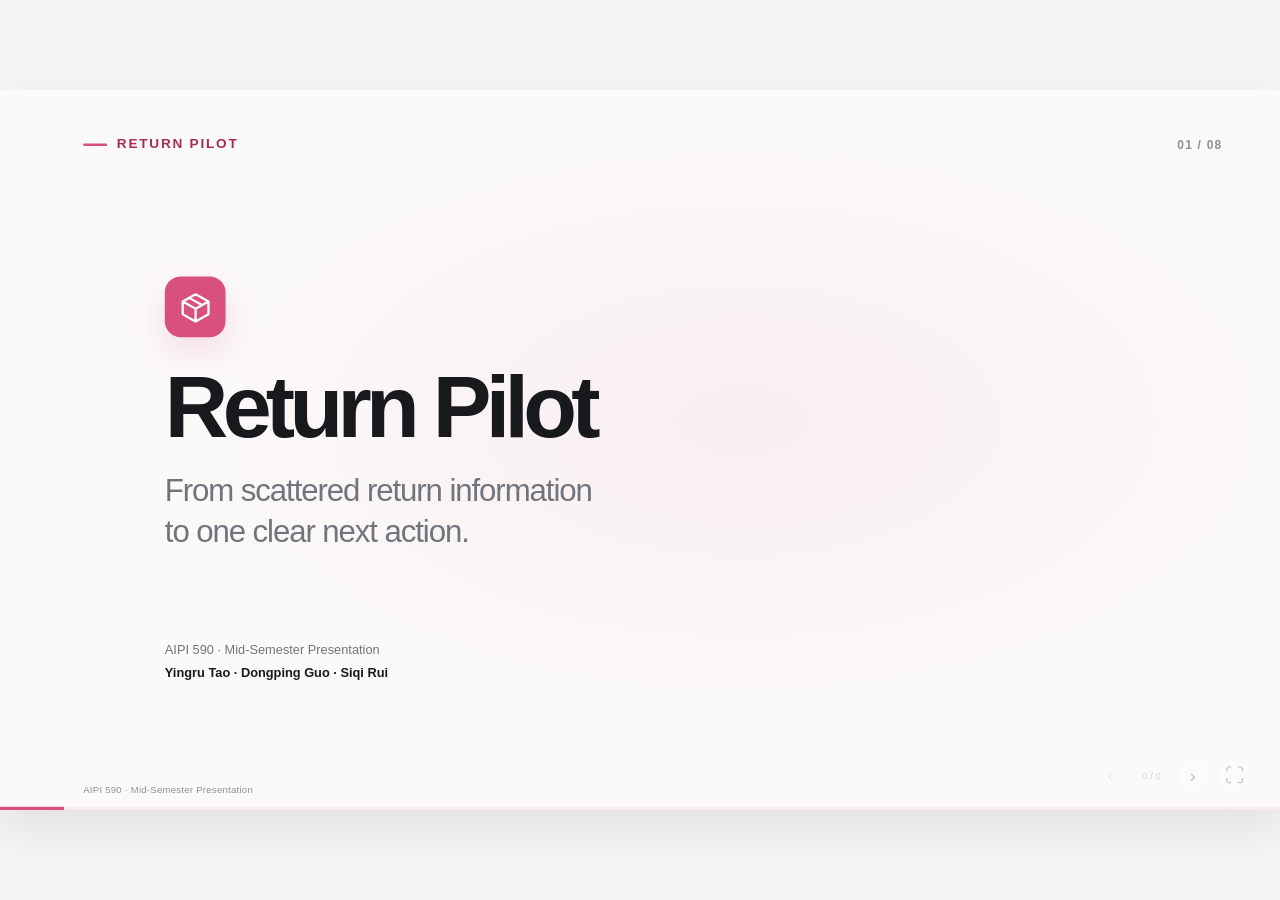
==== commit 5713b321: "yingru-project overview+experiment update" ====
--- a/index.html
+++ b/index.html
@@ -8,8 +8,6 @@
   <title>Return Pilot · AIPI 590 · Presentation 2</title>
   <link rel="icon" href="data:image/svg+xml,%3Csvg xmlns='http://www.w3.org/2000/svg' viewBox='0 0 32 32'%3E%3Crect width='32' height='32' rx='9' fill='%23D94F7D'/%3E%3Ctext x='8' y='24' font-size='24' fill='white' font-family='sans-serif'%3ER%3C/text%3E%3C/svg%3E">
   <link rel="stylesheet" href="assets/presentation.css">
-  <link rel="stylesheet" href="assets/personas.css">
-  <link rel="stylesheet" href="assets/mvp.css">
 </head>
 <body>
   <svg class="svg-definitions" aria-hidden="true" xmlns="http://www.w3.org/2000/svg"><defs>
@@ -21,19 +19,26 @@
     <symbol id="i-phone" viewBox="0 0 24 24"><rect x="6" y="2" width="12" height="20" rx="3"/><path d="M10 5h4M11 19h2"/></symbol>
     <symbol id="i-page" viewBox="0 0 24 24"><rect x="3" y="3" width="18" height="18" rx="3"/><path d="M3 8h18M7 12h10M7 16h7"/></symbol>
     <symbol id="i-arrow" viewBox="0 0 24 24"><path d="M5 12h14m-5-5 5 5-5 5"/></symbol>
-    <symbol id="i-check" viewBox="0 0 24 24"><path d="m5 12 4 4L19 6"/></symbol>
     <symbol id="i-box" viewBox="0 0 24 24"><path d="m12 3 9 5v9l-9 5-9-5V8l9-5Zm-9 5 9 5 9-5M12 13v9M7.5 5.5l9 5"/></symbol>
   </defs></svg>
   <main class="viewport" aria-label="AIPI 590 presentation">
-    <div id="deck" class="deck" data-scene="0" data-step="0" data-phase="0" tabindex="-1">
-      <header class="topline"><p id="chapter" class="eyebrow">Project overview</p><span id="page-number">01 / 07</span></header>
-      <section id="problem" class="scene-copy" aria-label="Scattered return information">
-        <div class="question-core"><span class="context-label">A student. Several purchases. Different retailers.</span><h1>What do I need<br>to return<span class="accent">—and<br>what do I do next?</span></h1></div>
-        <div id="question-cloud" aria-label="Questions the shopper must answer"><span class="question-chip q-due">When is it due?</span><span class="question-chip q-where">Where can I return it?</span><span class="question-chip q-need">What do I need?</span></div>
+    <div id="deck" class="deck" data-scene="-1" data-step="0" data-phase="0" tabindex="-1">
+      <header class="topline"><p id="chapter" class="eyebrow">Return Pilot</p><span id="page-number">01 / 08</span></header>
+      <section id="cover" class="scene-copy cover" aria-label="Return Pilot cover">
+        <div class="cover-content">
+          <span class="cover-mark" aria-hidden="true"><svg class="icon"><use href="#i-box"/></svg></span>
+          <h1>Return Pilot</h1>
+          <p class="cover-subtitle">From scattered return information<br>to one clear next action.</p>
+          <div class="cover-credit"><p>AIPI 590 · Mid-Semester Presentation</p><p>Yingru Tao · Dongping Guo · Siqi Rui</p></div>
+        </div>
+      </section>
+      <section id="problem" class="scene-copy" aria-label="Scattered return information" aria-hidden="true" inert>
+        <div class="question-core"><span class="context-label">Multiple purchases. Multiple retailers. Different rules.</span><h1><span class="problem-lead">I know what I want to return.</span><br><span class="accent">But what do I actually do next?</span></h1></div>
+        <div id="question-cloud" aria-label="Questions the shopper must answer"><span class="question-chip q-due">When is it due?</span><span class="question-chip q-where">Where do I return it?</span><span class="question-chip q-need">What should I do first?</span></div>
       </section>
       <section id="solution" class="scene-copy" aria-label="Purchase information becomes an action plan" aria-hidden="true" inert>
-        <div class="organize-intro"><p class="context-label">The same purchases. The same policies.</p><h2>Let’s put it<br><span class="accent">together.</span></h2></div>
-        <div class="product-reveal"><span class="product-mark"><svg class="icon"><use href="#i-box"/></svg></span><h2>Return Pilot</h2><p>One place to manage<br>returns across retailers</p><span class="value-line">Less searching.<br>Less remembering.<br>A clearer next step.</span></div>
+        <div class="organize-intro"><p class="context-label">Same purchases. Same policies. Less manual work.</p><h2>We turn return information<br><span class="accent">into next actions.</span></h2></div>
+        <div class="product-reveal"><span class="product-mark"><svg class="icon"><use href="#i-box"/></svg></span><h2>Return Pilot</h2><p>One place to manage<br>returns across retailers</p><span class="value-line">Less searching.<br>Less remembering.<br>A clear next action.</span></div>
         <ol class="process-rail" aria-label="Information organization stages"><li>Gather</li><li>Find the details</li><li>Match each item</li><li>Order the actions</li></ol><p id="phase-caption" class="phase-caption" aria-live="polite"></p>
       </section>
       <!-- A single persistent group: the documents become tasks and then a concept thumbnail. -->
@@ -64,143 +69,77 @@
         <article id="policy-b" class="material policy item-b" aria-label="Illustrative retailer B policy"><div class="document-type"><svg class="icon"><use href="#i-page"/></svg><span>Retailer B · Return policy</span></div><p class="field">Window starts on <b>delivery</b></p><p>Proof of purchase required.<br>Confirm the date first.</p><span class="policy-code">B / Everyday Hoodie</span></article>
       </div>
       <span class="illustration-label">Illustrative example</span>
-      <section id="progress" class="scene-copy" aria-label="Progress overview" aria-hidden="true" inert>
-        <h2 class="progress-title">Progress overview</h2>
-        <p class="progress-intro">The core return journey is now a clickable web prototype.</p>
+      <section id="progress" class="scene-copy" aria-label="Progress since our idea pitch" aria-hidden="true" inert>
+        <h2 class="progress-title">Progress since our <span class="accent">idea pitch</span></h2>
+        <div class="idea"><span class="context-label">The original idea</span><p>One place to manage<br>returns across retailers</p><div class="idea-rule"></div><span class="concept-label">Experience concept</span></div>
         <div class="progress-panels">
           <article id="scope-panel" class="progress-panel" data-progress="1">
-            <span class="progress-number">01</span><div class="progress-content"><h3>A defined user journey</h3><p>Review a purchase, check a sample policy, and save a return task.</p><span class="progress-detail">Editable purchase details · Missing information visible · User decides what to return</span></div><span class="progress-status">Flow designed</span>
+            <div class="panel-header"><span class="panel-index">01</span><div><h3>Product scope</h3><p class="panel-summary">Define the user, boundaries, and core flow</p></div><span class="evidence-badge pending">Scope to confirm</span></div>
+            <div class="panel-material scope-material"><p class="material-caption">Visible in the current prototype</p><div class="scope-flow"><div><svg class="icon"><use href="#i-receipt"/></svg><b>Review<br>purchases</b></div><span>→</span><div><svg class="icon"><use href="#i-box"/></svg><b>Manage<br>return tasks</b></div><span>→</span><div><svg class="icon"><use href="#i-arrow"/></svg><b>Plan &amp;<br>follow up</b></div></div><p class="scope-boundary">Retailer coverage and supported conditions<br><strong>Awaiting the confirmed scope document</strong></p></div>
+            <p class="compact-note">Prototype flow mapped · Retailer coverage / conditions to confirm</p>
           </article>
           <article id="experience-panel" class="progress-panel" data-progress="2">
-            <span class="progress-number">02</span><div class="progress-content"><h3>A working frontend prototype</h3><p>Navigate return tasks, prepare a plan, and manually update progress.</p><span class="progress-detail">Interactive forms and task states · Changes saved locally in the browser</span></div><span class="progress-status">Ready to demo</span>
+            <div class="panel-header"><span class="panel-index">02</span><div><h3>Product experience</h3><p class="panel-summary">Purchase information → Tasks → Action plan</p></div><span class="evidence-badge">Web prototype</span></div>
+            <figure class="prototype-evidence"><button id="preview-prototype" class="screenshot-button" aria-label="Enlarge actual Web prototype screenshot"><img src="assets/images/prototype-today.png" alt="Actual local Return Pilot Web prototype: Today page with purchase tasks and a return plan" width="1600" height="900"></button><figcaption>Actual prototype capture · Sample data</figcaption></figure>
+            <div class="prototype-copy"><p>The core experience<br>is now clickable.</p><span>Purchase review, tasks,<br>planning, and manual updates.</span><button id="launch-demo" class="text-button">Open Web demo <span aria-hidden="true">↗</span></button></div>
           </article>
           <article id="evaluation-panel" class="progress-panel" data-progress="3">
-            <span class="progress-number">03</span><div class="progress-content"><h3>Next: connect and evaluate</h3><p>Integrate purchase extraction and official policy retrieval. Evaluate planning approaches.</p><span class="progress-detail">OCR and email processing · Rules / LLM / hybrid comparison · Real reminders</span></div><span class="progress-status planned">Planned</span>
+            <div class="panel-header"><span class="panel-index">03</span><div><h3>AI evaluation</h3><p class="panel-summary">Which approach fits which task?</p></div><span class="evidence-badge complete">20 cases tested</span></div>
+            <div class="panel-material evaluation-material"><div class="method-options"><span>Rules</span><span>LLM</span><span>Hybrid</span></div><div class="evaluation-placeholder complete"><span class="placeholder-mark" aria-hidden="true">✓</span><p>Planning-layer experiment complete<small>20 fixed cases · Detailed results next</small></p></div></div>
           </article>
         </div>
-        <p class="progress-boundary">Current MVP: frontend prototype with sample data and manual updates. <a href="#mvp">View the MVP ↗</a></p>
       </section>
-      <!-- Customer persona ideas: illustrative feedback, not interview findings. -->
-      <section id="persona-emma" class="scene-copy persona-scene" aria-label="Emma: clear next actions" aria-hidden="true" inert>
-        <h2 class="persona-title">Less searching. <span class="accent">A clearer next step.</span></h2>
-        <p class="persona-subtitle">The pain: each return starts with another search through receipts, emails, and retailer rules.</p>
-        <article class="persona-profile">
-          <div class="persona-identity"><span class="persona-avatar" aria-hidden="true">E</span><div><h3>Emma</h3><p>Graduate student</p></div></div>
-          <p class="persona-context">Shops across several retailers.</p>
-          <blockquote class="persona-quote">“I’m really happy with this. I finally know what to return first, without searching all my emails and store policies.”</blockquote>
-          <span class="persona-sentiment">Expected response · Satisfied</span>
-        </article>
-        <div class="persona-board">
-          <p class="persona-board-label">The same purchases. A different experience.</p>
-          <span class="persona-board-state"><span class="persona-board-before">Information → Action</span></span>
-          <h3 class="persona-source-list-label">Your next actions</h3>
-          <article class="persona-source s-email">
-            <div class="persona-document"><svg class="icon"><use href="#i-mail"/></svg><span>Order email</span></div>
-            <h4>Wireless Headphones</h4>
-            <div class="persona-source-detail">Retailer A<br>Delivered <b>September 15</b><br>Which deadline applies?</div>
-            <span class="persona-priority">1</span>
-            <div class="persona-task-action"><strong>Start your return</strong><span>Request by October 15 · Based on delivery date</span></div>
-          </article>
-          <article class="persona-source s-receipt">
-            <div class="persona-document"><svg class="icon"><use href="#i-receipt"/></svg><span>Paper receipt</span></div>
-            <h4>Everyday Hoodie</h4>
-            <div class="persona-source-detail">Retailer B<br>Purchased <b>September 20</b><br><span class="missing-date">Delivery date is missing</span></div>
-            <span class="persona-priority">2</span>
-            <div class="persona-task-action"><strong>Confirm the delivery date</strong><span>Deadline stays unverified until the date is confirmed</span></div>
-          </article>
-          <article class="persona-source s-screenshot">
-            <div class="persona-document"><svg class="icon"><use href="#i-image"/></svg><span>Screenshot</span></div>
-            <h4>Phone Case</h4>
-            <div class="persona-source-detail">Retailer A<br>Still deciding<br>When should I decide?</div>
-            <span class="persona-priority">3</span>
-            <div class="persona-task-action"><strong>Decide whether to keep it</strong><span>The choice stays with you · No return started</span></div>
-          </article>
-          <p class="persona-before-caption">Different policies. Different dates. No obvious priority.</p>
+      <section id="experiment-setup" class="scene-copy experiment-scene" aria-label="Experiment setup" aria-hidden="true" inert>
+        <h2 class="experiment-title">Experiment: Where does AI actually add value?</h2>
+        <p class="experiment-subtitle">Same 20 return-planning cases · Same inputs · Four strategies · Two models</p>
+        <div class="harness-case"><span class="harness-number">20</span><strong>FIXED RETURN CASES</strong><span>Identical purchase context<br>and policy evidence</span></div>
+        <div class="harness-branches">
+          <div class="strategy-card"><b>A — RULES</b><span>Deterministic logic</span></div>
+          <div class="strategy-card"><b>B0 — BASIC</b><span>Base prompt</span></div>
+          <div class="strategy-card"><b>B1 — STRUCTURED</b><span>Structured decision prompt<br>+ worked example</span></div>
+          <div class="strategy-card"><b>C — HYBRID</b><span>B1 + deterministic validation<br>+ rule fallback</span></div>
         </div>
-        <div class="persona-caption">
-          <p class="persona-initial-caption">The burden is <strong>rebuilding the same information</strong> before every return.</p>
-          <p class="persona-step-one">Gather the evidence, match the policy, and <strong>give each item a next action.</strong></p>
-          <p class="persona-answer">Design value: <strong>one structured task list</strong>, with priorities and uncertainty visible.</p>
+        <div class="harness-models"><span class="harness-label">EVALUATED MODELS</span><b>Qwen 3.7 Flash</b><b>GPT-6 Luna</b></div>
+        <div class="harness-measures"><span>Correct plan</span><span>Critical errors</span><span>Latency</span><span>Tokens</span><span>Cost</span></div>
+        <p class="experiment-scope">Planning layer only · Purchase context and policy evidence held constant</p>
+      </section>
+      <section id="experiment-prompts" class="scene-copy experiment-scene" aria-label="Prompt engineering experiment" aria-hidden="true" inert>
+        <h2 class="experiment-title">Experiment: Prompt engineering changed model behavior.</h2>
+        <p class="experiment-subtitle">The model stayed the same. The instructions became more explicit.</p>
+        <div class="prompt-column-label prompt-v1-label">VERSION 1</div><div class="prompt-column-label prompt-v2-label">VERSION 2</div>
+        <div class="prompt-card prompt-b0-v1"><span class="prompt-tag">B0 · v1</span><h3>Baseline</h3><p>Shared task and JSON schema</p><small>No explicit decision order · no worked example</small></div>
+        <div class="prompt-card prompt-b1-v1"><span class="prompt-tag">B1 · v1</span><h3>Added checks</h3><p>+ Retailer and policy<br>+ Supported method<br>+ Dates and grouping</p><small>Additional checks · no worked example</small></div>
+        <div class="prompt-improvements"><span>CLEARER SEMANTICS</span><i>+</i><strong>6-STEP<br>DECISION FLOW</strong><i>+</i><span>COMPLETE WORKED EXAMPLE</span></div>
+        <div class="prompt-card prompt-b0-v2"><span class="prompt-tag">B0 · v2</span><h3>Revised foundation</h3><p class="prompt-code-list">Clearer schema semantics<br>Input <em>·</em> output <em>·</em> method <em>·</em> dates <em>·</em> plan</p></div>
+        <div class="prompt-card prompt-b1-v2"><span class="prompt-tag">B1 · v2</span><h3>Structured decision flow</h3><p class="prompt-steps">01&nbsp; Establish context<br>02&nbsp; Apply policy &amp; dates<br>03&nbsp; Choose next path<br>04&nbsp; Build executable instructions<br>05&nbsp; Assemble the plan<br>06&nbsp; Final consistency check</p><strong>+ WORKED EXAMPLE</strong></div>
+        <div class="prompt-result"><div class="improvement-row"><span>Qwen 3.7 Flash</span><div class="improvement-track" style="--from:5%;--to:60%"><i></i><b class="improvement-start">5%</b><b class="improvement-end">60%</b></div><strong>+55 pts</strong></div><div class="improvement-row"><span>GPT-6 Luna</span><div class="improvement-track" style="--from:50%;--to:65%"><i></i><b class="improvement-start">50%</b><b class="improvement-end">65%</b></div><strong>+15 pts</strong></div><p>Same model. Same cases. More explicit decision structure.</p></div>
+      </section>
+      <section id="experiment-results" class="scene-copy experiment-scene" aria-label="Experiment results and rules baseline" aria-hidden="true" inert>
+        <h2 class="experiment-title">Experiment: The result changed how we divide the work.</h2>
+        <p class="experiment-subtitle">Accuracy alone was not the whole product decision.</p>
+        <div class="accuracy-chart" role="img" aria-label="Correct executable plans on 20 cases: Qwen 3.7 Flash B0 5 percent, B1 60 percent, hybrid C 85 percent; GPT-6 Luna B0 50 percent, B1 65 percent, hybrid C 100 percent.">
+          <div class="chart-heading"><span>Correct executable plan (%)</span><div class="chart-legend"><span><i class="legend-qwen"></i>Qwen 3.7 Flash</span><span><i class="legend-gpt"></i>GPT-6 Luna</span></div></div>
+          <div class="chart-plot"><span class="grid-mark mark-100">100</span><span class="grid-mark mark-50">50</span><span class="grid-mark mark-0">0</span><div class="grid-line line-100"></div><div class="grid-line line-50"></div><div class="grid-line line-0"></div>
+            <div class="chart-groups">
+              <div class="chart-group"><div class="chart-bars"><div class="chart-bar qwen" style="height:5%"><span><b>5%</b><small>1/20</small></span></div><div class="chart-bar gpt" style="height:50%"><span><b>50%</b><small>10/20</small></span></div></div><strong>B0</strong><small>BASIC</small></div>
+              <div class="chart-group"><div class="chart-bars"><div class="chart-bar qwen" style="height:60%"><span><b>60%</b><small>12/20</small></span></div><div class="chart-bar gpt" style="height:65%"><span><b>65%</b><small>13/20</small></span></div></div><strong>B1</strong><small>STRUCTURED</small></div>
+              <div class="chart-group"><div class="chart-bars"><div class="chart-bar qwen" style="height:85%"><span><b>85%</b><small>17/20</small></span></div><div class="chart-bar gpt" style="height:100%"><span><b>100%</b><small>20/20</small></span></div></div><strong>C</strong><small>HYBRID · FINAL SYSTEM</small></div>
+            </div>
+          </div>
+          <div class="chart-effect-labels"><span>PROMPT STRUCTURE <b>B0 → B1</b></span><span>VALIDATION + FALLBACK <b>B1 → C</b></span></div>
+          <p class="chart-caveat">C is final system correctness, including rule fallback.</p>
         </div>
-        <span class="persona-evidence">Illustrative persona · Expected feedback to validate</span>
+        <div class="rules-benchmark"><span>RULES BASELINE</span><b>100%</b><strong>20 / 20 · no model call</strong></div>
+        <div class="experiment-callouts"><p class="effect-callout"><span>PROMPT STRUCTURE</span><b>Qwen +55 pts</b><b>GPT +15 pts</b><small>5 → 60% · 50 → 65%</small></p><p class="effect-callout"><span>VALIDATION + FALLBACK</span><b>Qwen +25 pts</b><b>GPT +35 pts</b><small>60 → 85% · 65 → 100%</small></p><p class="fallback-callout"><span>C fallback triggered</span><b>Qwen 8/20 · 40%</b><b>GPT 4/20 · 20%</b></p><p class="validation-flow">LLM PLAN → DETERMINISTIC CHECK<br>valid: accept · conflict: rule fallback<br><strong>No second LLM repair call</strong></p></div>
+        <div class="rules-tradeoff"><span>WHAT IT TOOK</span><div class="rules-coverage"><p><b>34</b> explicit decision checks</p><p><b>21</b> scenario-routing branches</p><p><b>7</b> fallback / exception paths</p></div><small>~116 rule-logic LOC</small><p class="rules-example">Nike QR already initiated → explicit 21-day handoff rule</p><h3>Rules are strongest where correctness is computable.</h3><p>High accuracy comes with explicit coverage. Unsupported scenarios or policy exceptions may require more rules.</p></div>
       </section>
-      <section id="persona-ryan" class="scene-copy persona-scene" aria-label="Ryan: selective sharing and privacy" aria-hidden="true" inert>
-        <h2 class="persona-title">Useful—if I control <span class="accent">what I share.</span></h2>
-        <p class="persona-subtitle">The concern: managing a few returns should not require access to an entire inbox.</p>
-        <article class="persona-profile">
-          <div class="persona-identity"><span class="persona-avatar" aria-hidden="true">R</span><div><h3>Ryan</h3><p>Software engineer</p></div></div>
-          <p class="persona-context">Careful about sharing personal data.</p>
-          <blockquote class="persona-quote">“I’d use it, but I don’t want an app reading my entire inbox just to manage a few returns.”</blockquote>
-          <span class="persona-sentiment cautious">Expected response · Cautious</span>
-        </article>
-        <div class="persona-board">
-          <p class="persona-board-label">Privacy concern → A narrower input boundary</p>
-          <span class="persona-board-state">Proposed architecture</span>
-          <div class="privacy-inbox">
-            <h3 class="privacy-inbox-title"><svg class="icon"><use href="#i-mail"/></svg>My inbox</h3>
-            <div class="privacy-mail"><svg class="icon"><use href="#i-mail"/></svg>Personal messages</div>
-            <div class="privacy-mail"><svg class="icon"><use href="#i-mail"/></svg>Work conversations</div>
-            <div class="privacy-mail selected"><svg class="icon"><use href="#i-receipt"/></svg>Order confirmation</div>
-            <div class="privacy-mail"><svg class="icon"><use href="#i-mail"/></svg>Travel plans</div>
-            <div class="privacy-mail"><svg class="icon"><use href="#i-mail"/></svg>Subscriptions</div>
-          </div>
-          <div class="privacy-question"><h4>Does it need<br><span class="accent">everything?</span></h4><p>Only a few of these messages are relevant to a return.</p></div>
-          <div class="privacy-options">
-            <h4>Only the purchases you choose</h4>
-            <div class="privacy-option"><svg class="icon"><use href="#i-mail"/></svg>Forward one order email</div>
-            <div class="privacy-option"><svg class="icon"><use href="#i-receipt"/></svg>Upload a receipt</div>
-            <div class="privacy-option"><svg class="icon"><use href="#i-page"/></svg>Enter details manually</div>
-            <p class="privacy-scope">Selected evidence → Purchase understanding → Return tasks</p>
-          </div>
-          <div class="privacy-no-access"><svg class="icon"><use href="#i-check"/></svg>No full-inbox permission required.</div>
-        </div>
-        <div class="persona-caption">
-          <p class="persona-initial-caption">Concern: <strong>the scope of access</strong>, not just whether the app is useful.</p>
-          <p class="persona-step-one">Users decide which order email, receipt, or fields <strong>enter the system.</strong></p>
-          <p class="persona-answer">Architecture response: <strong>selective purchase input</strong>. Wider security controls still need implementation.</p>
-        </div>
-        <span class="persona-evidence">Illustrative persona · Input boundary is a planned design, not a security certification</span>
+      <section id="experiment-decision" class="scene-copy experiment-scene" aria-label="Token economics and system decision" aria-hidden="true" inert>
+        <h2 class="experiment-title">Experiment: Token economics and system decision</h2>
+        <p class="experiment-subtitle">B1 → C adds very little model cost: local validation, no second LLM call.</p>
+        <div class="economics-strip"><span>TOKEN ECONOMICS <small>PER CASE · B1 → C</small></span><p>Qwen 3.7 Flash <b>~16.5K → ~16.7K</b> tokens<br><strong>~¥0.00375 → ~¥0.00378</strong></p><p>GPT-6 Luna <b>~16.8K → ~17.0K</b> tokens<br><strong>~$0.00189 → ~$0.00191</strong></p><em>C adds local validation—not another model call.</em></div>
+        <div class="architecture"><div class="responsibility"><span>INTERPRET</span><b>LLM</b><p>Variable wording<br>Ambiguous context<br>Policy interpretation</p></div><div class="responsibility"><span>ENFORCE</span><b>RULES</b><p>Computable constraints<br>Required fields<br>State transitions</p></div><div class="responsibility"><span>PROTECT</span><b>GUARDRAILS</b><p>Detect conflicts<br>Safe fallback<br>No blind retry</p></div><h3>AI handles ambiguity. <span>Rules enforce certainty.</span></h3><small>Model choice changes the ceiling. Architecture determines what we trust.</small></div>
       </section>
-      <section id="persona-maya" class="scene-copy persona-scene" aria-label="Maya: a future mobile experience" aria-hidden="true" inert>
-        <h2 class="persona-title">Plan on the web. <span class="accent">Follow through on the go.</span></h2>
-        <p class="persona-subtitle">The request: make the next step accessible where returns actually happen.</p>
-        <article class="persona-profile">
-          <div class="persona-identity"><span class="persona-avatar" aria-hidden="true">M</span><div><h3>Maya</h3><p>Working professional</p></div></div>
-          <p class="persona-context">Fits errands around work and commuting.</p>
-          <blockquote class="persona-quote">“I’d love this on my phone—especially when I’m at the drop-off point and need the instructions.”</blockquote>
-          <span class="persona-sentiment future">Expected request · Mobile access</span>
-        </article>
-        <div class="persona-board">
-          <p class="persona-board-label">From planning at home to action outside</p>
-          <span class="persona-board-state">Future opportunity</span>
-          <div class="mobile-desktop">
-            <div class="mobile-window-bar"><i></i><i></i><i></i><span>Return Pilot · Web workspace</span></div>
-            <div class="mobile-desktop-body"><h4>One trip. Three returns.</h4><p>Organize the tasks before leaving home.</p><div class="mobile-task-row"><strong>Wireless Headphones</strong><small>Next action</small><span class="mobile-task-status">Request return</span></div><div class="mobile-task-row"><strong>Everyday Hoodie</strong><small>Next action</small><span class="mobile-task-status">Confirm date</span></div></div>
-          </div>
-          <span class="mobile-desktop-label">Current focus · Web MVP</span>
-          <div class="mobile-connection" aria-hidden="true"><span>→</span><small>Same tasks<br>and progress</small><span>←</span></div>
-          <div class="mobile-phone" aria-label="Illustrative future mobile interface">
-            <span class="mobile-phone-label">Mobile concept</span><h4>At the drop-off?</h4><p>Keep the next step within reach.</p>
-            <div class="mobile-phone-action"><svg class="icon"><use href="#i-page"/></svg>Open return instructions</div>
-            <div class="mobile-phone-action"><svg class="icon"><use href="#i-image"/></svg>Photograph the receipt</div>
-            <div class="mobile-phone-action primary"><svg class="icon"><use href="#i-check"/></svg>Update progress</div>
-          </div>
-        </div>
-        <div class="persona-caption">
-          <p class="persona-initial-caption">The Web MVP supports planning. <strong>The drop-off happens away from the desk.</strong></p>
-          <p class="persona-step-one">Future mobile scope: <strong>receipt capture, quick instructions, and progress updates.</strong></p>
-          <div class="persona-answer persona-summary"><span><b>Value</b> · Clear next actions</span><span><b>Trust</b> · Selective input</span><span><b>Next</b> · Mobile access</span></div>
-        </div>
-        <span class="persona-evidence">Illustrative persona · Mobile is a future extension, not a delivered feature</span>
-      </section>
-      <section id="mvp" class="scene-copy mvp-scene" aria-label="MVP demonstration" aria-hidden="true" inert>
-        <h2 class="persona-title">Our web MVP</h2>
-        <p class="persona-subtitle">One purchase, from review to a clear next action.</p>
-        <nav class="mvp-inline-nav" aria-label="MVP demo pages"><button data-inline-route="login">Login</button><button data-inline-route="today">Today</button><button data-inline-route="review">Purchase review</button><button data-inline-route="detail">Return task</button><button data-inline-route="plan">Plan</button><button data-inline-route="tracking">Tracking</button></nav>
-        <iframe id="inline-mvp" class="mvp-inline-frame" src="demo/index.html#login" title="Interactive Return Pilot frontend prototype"></iframe>
-        <p class="mvp-disclosure">Sample policies and locations. Manual tracking. No live retailer or AI integrations.</p>
-      </section>
-      <footer class="chrome"><span id="step-label" class="step-label">AIPI 590 · Presentation 02</span><nav class="controls" aria-label="Presentation navigation"><button id="prevBtn" aria-label="Previous step" title="Previous step (←)">‹</button><span id="step-count">0 / 4</span><button id="nextBtn" aria-label="Next step" title="Next step (→ / Space)">›</button><button id="fullBtn" aria-label="Toggle fullscreen" title="Fullscreen (F)">⛶</button></nav><div class="progress-track" role="progressbar" aria-label="Presentation progress" aria-valuemin="0" aria-valuemax="100" aria-valuenow="0"><div id="progressBar"></div></div></footer>
+      <footer class="chrome"><span id="step-label" class="step-label">AIPI 590 · Mid-Semester Presentation</span><nav class="controls" aria-label="Presentation navigation"><button id="prevBtn" aria-label="Previous step" title="Previous step (←)">‹</button><span id="step-count">0 / 0</span><button id="nextBtn" aria-label="Next step" title="Next step (→ / Space)">›</button><button id="fullBtn" aria-label="Toggle fullscreen" title="Fullscreen (F)">⛶</button></nav><div class="progress-track" role="progressbar" aria-label="Presentation progress" aria-valuemin="0" aria-valuemax="100" aria-valuenow="0"><div id="progressBar"></div></div></footer>
       <p id="status" class="sr-only" role="status" aria-live="polite"></p>
     </div>
   </main>
@@ -209,14 +148,12 @@
   <aside class="presenter-notes" hidden>
     <section data-scene="1"><h2>画面一 · 约20秒</h2><p>我们关注的是需要处理多个商家退货的网购用户。比如一个学生，购买信息在邮件、小票和截图里，政策与操作步骤又在不同商家页面上。用户需要自己把这些信息拼起来，再决定先做什么。</p></section>
     <section data-scene="2"><h2>画面二 · 约25–30秒</h2><p>Return Pilot 希望将这些购买信息整理成跨商家的退货任务，结合政策和用户的选择，告诉用户现在该做什么，并持续跟进。缺少收货日期时，我们保留未确认状态，先请用户补充。我们的目标是减少查找、记忆和安排退货的负担，帮助用户及时完成必要步骤。这是体验概念，详细操作会在后面的 Web demo 展示。</p></section>
-    <section data-scene="3"><h2>Progress overview · 约45秒</h2><p>Since our idea pitch, we have moved from the product concept to a clickable web prototype. First, we defined the core user journey: review a purchase, check a policy, and create a return task. Second, we implemented the frontend so users can explore tasks, prepare a return plan, and update their progress. Changes persist locally in the browser. Our next step is to connect real purchase extraction and policy retrieval, then compare rules, LLM, and hybrid planning. For this presentation, the MVP uses sample data and manual updates.</p></section>
-    <section data-scene="4"><h2>Customer persona · Emma · 约30秒</h2><p>这三个人物是我们拟定的用户与反馈假设，还不是访谈结果。Emma 是经常跨商家购物的研究生。她的痛点不只是忘记截止时间，而是每次退货都要重新翻邮件、小票和政策，才能拼出商品、到货时间和操作要求。第一次点击，把同一批购买凭证变成有顺序的任务；第二次点击强调临近期限的行动，同时保留缺少日期的未确认状态。她预期会满意，因为产品减少了重复查找和自己记忆的负担。</p></section>
-    <section data-scene="5"><h2>Customer persona · Ryan · 约30秒</h2><p>Ryan 是重视隐私的软件工程师。他认为产品有用，但担心为了几件退货就授权整个邮箱。第一次点击只突出订单邮件，并显示转发单封订单、上传小票和手动输入三种选择；第二次点击说明这种输入设计不要求全邮箱授权。这是后面 architecture 可以回应的具体访问范围问题，但不是已经完成的安全认证，也不代表加密、删除或数据保留机制已经实现。</p></section>
-    <section data-scene="6"><h2>Customer persona · Maya · 约30秒</h2><p>Maya 是在工作与通勤之间办理退货的上班族。网页方便在家规划，但投递和查看凭证发生在外面。第一次点击出现手机端概念，用于查看步骤、拍摄凭证和更新进度；第二次点击把桌面与手机的同一批任务关联起来，作为未来扩展。最后用价值、信任、下一步三个词总结，并衔接后面的 architecture 或 future work。手机端尚未交付，图中是概念。</p></section>
-    <section data-scene="7"><h2>MVP demonstration · 约90秒</h2><p>Let me show you our current web MVP. We will follow one example: returning a pair of wireless headphones. On the Today page, the user can see the next action and the approaching deadline. In purchase review, they can check and edit the purchase details before proceeding. The return task brings the deadline, estimated refund, and next step together. The plan page shows what to prepare and groups sample returns into drop-off stops. Finally, the user can update the return status and follow its progress toward a refund. These interactions demonstrate the intended user journey. Policies and locations are sample data, tracking is manual, and the AI and retailer integrations are future work.</p></section>
+    <section data-scene="3"><h2>画面三 · 约35–40秒</h2><p>从第一次 idea pitch 到现在，我们围绕三条线推进。第一，产品范围。当前原型已把购买确认、退货任务、计划与跟进串成流程，具体商家和支持条件还需要用本阶段范围文档确认。第二，产品体验。我们已经有可点击的 Web 原型，这里是它的真实截图；示例数据与手动更新让核心交互可以演示。第三，AI 评估。我们已用 20 个固定案例比较规则、LLM 和混合方案，接下来展示各自适合承担什么。</p></section>
+    <section data-scene="5"><h2>实验设置 · 约15–20秒</h2><p>我们只测规划层，把购买背景和政策证据固定在同样的 20 个案例里。四种策略分别是规则、基础提示、结构化提示，以及结构化提示加确定性验证和规则回退；两个模型接受相同输入。这样要回答的是 AI 在哪里真正增加价值。</p></section>
+    <section data-scene="6"><h2>提示词变化 · 约25–30秒</h2><p>先看旧版提示词：定义较少，只有几个附加检查。一次点击后，右侧出现更清楚的字段语义、明确的六步决策流程和一个完整示例。再次点击，两条提升线显示两个模型在相同案例上的进步。关键是决策结构更明确，而不只是提示词变长。</p></section>
+    <section data-scene="7"><h2>准确率与规则基线 · 约30–35秒</h2><p>图表先给出 B0、B1、C 在两个模型上的完整结果，规则基线为 20/20。第一步标出结构化提示和确定性验证各自带来的提升；C 是包含规则回退的最终系统正确率。第二步看规则基线达到 20/20 所需的显式检查、分支和例外覆盖。</p></section>
+    <section data-scene="8"><h2>成本与系统分工 · 约15–20秒</h2><p>B1 到 C 的模型成本只小幅增加，因为验证在本地完成，没有第二次 LLM 修复调用。由此确定产品分工：LLM 解释可变措辞和歧义，规则执行可计算约束，护栏检测冲突并安全回退。AI 处理歧义，规则保证确定性。</p></section>
   </aside>
-  <script src="assets/personas.js"></script>
-  <script src="assets/mvp.js"></script>
   <script src="assets/presentation.js"></script>
 </body>
 </html>
--- a/assets/presentation.css
+++ b/assets/presentation.css
@@ -15,6 +15,9 @@
 .viewport{position:fixed;inset:0;display:grid;place-items:center}.deck{width:1600px;height:900px;position:absolute;overflow:hidden;transform:scale(var(--scale));transform-origin:center;isolation:isolate;background:radial-gradient(ellipse at 58% 46%,var(--brand-glow),transparent 55%),var(--bg);box-shadow:var(--shadow-md);touch-action:none;outline:none}
 .topline{position:absolute;top:58px;left:104px;right:72px;z-index:20;display:flex;justify-content:space-between;align-items:center}.eyebrow{display:flex;align-items:center;gap:12px;color:var(--brand-ink);font-size:17px;font-weight:800;letter-spacing:.13em;text-transform:uppercase}.eyebrow:before{content:"";width:30px;height:3px;background:var(--brand);border-radius:3px}#page-number{font-size:15px;letter-spacing:.1em;font-weight:750;color:var(--muted-2)}
 .scene-copy{position:absolute;inset:0;pointer-events:none}.scene-copy[aria-hidden=true]{visibility:hidden}.scene-copy button,.scene-copy a{pointer-events:auto}.accent{color:var(--brand-ink)}.context-label{font-size:17px;color:var(--muted);line-height:1.5;font-weight:550}.question-core{position:absolute;left:422px;top:326px;width:730px;z-index:8;transition:opacity .5s var(--ease),transform .65s var(--ease)}h1{font-size:62px;line-height:1.04;letter-spacing:-.053em;font-weight:790;margin-top:18px}.question-core .context-label{font-size:16px}.question-core h1 .accent{color:var(--brand-active)}
+.cover{pointer-events:auto}.cover-content{position:absolute;left:206px;top:233px}.cover-mark{display:grid;place-items:center;width:76px;height:76px;border-radius:20px;background:var(--brand);color:white;box-shadow:0 17px 40px rgba(217,79,125,.17)}.cover-mark .icon{width:43px;height:43px}.cover h1{font-size:110px;line-height:1;letter-spacing:-.065em;margin-top:32px}.cover-subtitle{font-size:39px;line-height:1.3;letter-spacing:-.035em;color:var(--muted);margin-top:25px}.cover-credit{margin-top:109px;font-size:16px;line-height:1.8;color:var(--muted)}.cover-credit p:last-child{color:var(--ink);font-weight:600}.cover[aria-hidden=false] .cover-mark,.cover[aria-hidden=false] h1{animation:cover-in .65s var(--ease) both}.cover[aria-hidden=false] .cover-subtitle{animation:cover-in .65s var(--ease) .23s both}.cover[aria-hidden=false] .cover-credit{animation:cover-in .65s var(--ease) .47s both}@keyframes cover-in{from{opacity:0;transform:translateY(16px)}to{opacity:1;transform:none}}
+.question-core{width:840px}.question-core h1{font-size:58px;line-height:1.1}.problem-lead{font-size:43px;font-weight:650;color:var(--ink)}#solution .organize-intro h2{font-size:60px;line-height:1.08}.plan-paper .plan-foot{font-size:15px;color:#595D66}
+[data-scene="-1"] .illustration-label{visibility:hidden}
 .question-chip{position:absolute;padding:13px 21px;border:1px solid var(--brand-border);border-radius:30px;background:var(--brand-soft);color:var(--brand-ink);font-size:21px;font-weight:650;box-shadow:0 8px 22px rgba(166,44,86,.045);opacity:0;transform:translateY(15px) scale(.97);transition:opacity .45s var(--ease),transform .55s var(--ease)}.q-due{left:650px;top:195px}.q-where{left:410px;top:568px}.q-need{left:870px;top:571px}.questions-visible .question-chip{opacity:1;transform:none}.questions-visible .q-where{transition-delay:.12s}.questions-visible .q-need{transition-delay:.24s}
 .materials{position:absolute;inset:0;z-index:3;transform-origin:0 0;transition:transform .9s var(--ease);pointer-events:none}.material{--item-color:var(--brand);--item-soft:var(--brand-soft);position:absolute;left:0;top:0;padding:24px;border:1px solid var(--line);border-top:4px solid var(--item-color);border-radius:19px;background:var(--surface);box-shadow:var(--shadow-md);opacity:0;transform-origin:50% 50%;transition:transform .85s var(--ease),width .75s var(--ease),height .75s var(--ease),opacity .5s var(--ease),border-radius .65s var(--ease),box-shadow .65s var(--ease);will-change:transform;overflow:hidden}
 .item-b{--item-color:#B68A45;--item-soft:#F9F0DC}.item-c{--item-color:#76839A;--item-soft:#EFF1F5}.material.shown{opacity:1}.document-type{display:flex;align-items:center;gap:10px;font-size:15px;color:var(--muted);height:26px;margin-bottom:19px;transition:opacity .35s var(--ease),transform .5s var(--ease)}.document-type .icon{width:21px;height:21px;color:var(--item-color)}.source-id{margin-left:auto;color:var(--muted-2);font-size:12px;letter-spacing:.12em}.item-identity{position:absolute;left:24px;top:70px;right:20px;display:flex;align-items:center;gap:13px;transition:top .65s var(--ease),left .65s var(--ease)}.item-art{display:grid;place-items:center;width:48px;height:52px;border-radius:12px;color:var(--item-color);background:var(--item-soft);flex-shrink:0}.item-art .icon{width:29px;height:29px}.retailer{display:block;font-size:13px;color:var(--muted);margin-bottom:5px}.item-identity h3{font-size:20px;letter-spacing:-.03em;line-height:1.15;font-weight:750}.field{border-radius:5px;transition:background .3s,box-shadow .3s,color .3s}.source-details{position:absolute;left:24px;right:24px;top:144px;transition:opacity .3s var(--ease),transform .55s var(--ease)}.source-details p{font-size:15px;color:var(--muted);line-height:1.5;margin-bottom:9px}.source-details b{color:#444750;font-weight:600}.source-bottom{display:flex;justify-content:space-between;align-items:center;padding-top:15px;margin-top:17px;border-top:1px solid var(--line);color:var(--muted);font-size:13px}.source-bottom>b{font-size:23px;color:var(--ink);letter-spacing:-.03em}.missing{padding:8px 10px;background:var(--warning-soft);color:var(--warning)!important}.missing b{color:var(--warning);display:block}.receipt-bars{height:25px;width:120px;margin:18px auto 0;background:repeating-linear-gradient(90deg,#a7a2a3 0 1px,transparent 1px 3px,#a7a2a3 3px 5px,transparent 5px 8px);opacity:.35}.decision-pill{background:var(--item-soft);border-radius:7px;padding:7px 11px;color:#58647a}
@@ -60,3 +63,148 @@
 .tasks:not(.sorted) #product-screenshot{transform:translate(662px,581px) rotate(0)}
 @media(prefers-reduced-motion:reduce){*,*::before,*::after{animation:none!important;transition:none!important;scroll-behavior:auto!important}}
 @media(max-width:600px){.demo-toolbar>span{display:none}.demo-toolbar{gap:12px;padding:10px;font-size:12px}.demo-toolbar button{padding:9px}}
+
+/* Experiment section: three new scenes use the existing 1600 × 900 stage and step navigation. */
+.evidence-badge.complete{background:var(--success-soft);color:#227653}.evaluation-placeholder.complete{border-color:rgba(47,154,114,.28);background:rgba(230,244,238,.45)}.evaluation-placeholder.complete .placeholder-mark{color:var(--success)}
+[data-scene="3"] .materials,[data-scene="4"] .materials,[data-scene="5"] .materials,[data-scene="3"] .illustration-label,[data-scene="4"] .illustration-label,[data-scene="5"] .illustration-label{visibility:hidden}
+.experiment-title{position:absolute;left:104px;top:122px;right:104px;font-size:55px;line-height:1.07;letter-spacing:-.052em;font-weight:770}.experiment-subtitle{position:absolute;left:104px;top:201px;right:104px;color:var(--muted);font-size:22px;line-height:1.35}.experiment-scene{z-index:9}
+.harness-case{position:absolute;left:104px;top:321px;width:290px;height:270px;display:flex;flex-direction:column;justify-content:center;padding:29px 32px;background:var(--surface);border:1px solid var(--brand-border);border-left:5px solid var(--brand);border-radius:18px;box-shadow:var(--shadow-sm)}.harness-number{font-size:92px;line-height:1;font-weight:790;letter-spacing:-.07em;color:var(--brand-ink)}.harness-case strong{font-size:20px;letter-spacing:.035em;margin-top:12px}.harness-case>span:last-child{font-size:16px;line-height:1.45;color:var(--muted);margin-top:17px}.harness-branches{position:absolute;left:493px;top:291px;width:704px;display:grid;grid-template-columns:1fr 1fr;gap:19px 20px;opacity:0;transform:translateX(-18px);transition:opacity .5s var(--ease),transform .6s var(--ease)}.harness-branches:before{content:"";position:absolute;left:-99px;top:159px;width:99px;height:2px;background:var(--brand-border)}.strategy-card{height:139px;padding:27px 26px;background:var(--surface);border:1px solid var(--line);border-radius:15px;box-shadow:var(--shadow-sm)}.strategy-card b{display:block;color:var(--brand-ink);font-size:21px;letter-spacing:.02em}.strategy-card span{display:block;color:var(--muted);font-size:18px;line-height:1.35;margin-top:13px}.harness-models{position:absolute;left:1278px;top:321px;width:218px;opacity:0;transform:translateX(-18px);transition:opacity .5s var(--ease),transform .6s var(--ease)}.harness-models:before{content:"";position:absolute;left:-80px;top:138px;width:80px;height:2px;background:var(--brand-border)}.harness-label{display:block;color:var(--brand-ink);font-size:15px;font-weight:800;letter-spacing:.1em;margin-bottom:23px}.harness-models b{display:block;background:var(--brand-soft);color:var(--brand-ink);font-size:20px;border-radius:11px;padding:17px 15px;margin-bottom:13px}.harness-measures{position:absolute;left:493px;top:677px;font-size:22px;font-weight:650;opacity:0;transform:translateY(15px);transition:opacity .45s var(--ease),transform .55s var(--ease)}.harness-measures i{font-style:normal;color:var(--brand);padding:0 9px}.experiment-scope{position:absolute;left:104px;top:791px;font-size:16px;color:var(--muted)}[data-scene="3"][data-step="1"] .harness-branches,[data-scene="3"][data-step="2"] .harness-branches,[data-scene="3"][data-step="2"] .harness-models,[data-scene="3"][data-step="2"] .harness-measures{opacity:1;transform:none}
+.prompt-column-label{position:absolute;top:253px;font-size:15px;font-weight:800;letter-spacing:.13em;color:var(--brand-ink)}.prompt-v1-label{left:104px}.prompt-v2-label{left:927px;opacity:0;transition:opacity .45s}.prompt-card{position:absolute;width:562px;background:var(--surface);border:1px solid var(--line);border-radius:15px;padding:19px 24px;box-shadow:var(--shadow-sm);transition:opacity .45s var(--ease),transform .55s var(--ease),border-color .45s}.prompt-b0-v1{left:104px;top:278px;height:195px}.prompt-b1-v1{left:104px;top:490px;height:225px}.prompt-b0-v2{left:927px;top:278px;height:195px;opacity:0;transform:translateX(20px)}.prompt-b1-v2{left:927px;top:490px;height:225px;border-color:var(--brand-border);opacity:0;transform:translateX(20px)}.prompt-tag{display:block;color:var(--brand-ink);font-size:14px;font-weight:800;letter-spacing:.07em}.prompt-card h3{font-size:25px;letter-spacing:-.03em;margin-top:4px}.prompt-card p{font-size:16px;line-height:1.38;color:#444750;margin-top:10px}.prompt-card small{position:absolute;left:24px;bottom:14px;color:var(--muted);font-size:13px}.prompt-b1-v1 p{font-size:17px;line-height:1.55}.prompt-b1-v2 h3{font-size:26px}.prompt-b1-v2 .prompt-steps{font-size:16px;line-height:1.31;margin-top:9px}.prompt-b1-v2>strong{position:absolute;right:22px;top:24px;color:var(--brand-ink);font-size:13px;letter-spacing:.04em}.prompt-code-list{line-height:1.75!important;font-weight:690;letter-spacing:.015em}.prompt-code-list em{color:var(--brand);font-style:normal}.prompt-improvements{position:absolute;left:693px;top:356px;width:207px;display:flex;flex-direction:column;gap:14px;opacity:0;transform:translateY(16px);transition:opacity .5s var(--ease),transform .55s var(--ease)}.prompt-improvements:before{content:"→";position:absolute;left:87px;top:-43px;color:var(--brand);font-size:31px}.prompt-improvements span{display:block;background:var(--brand-soft);color:var(--brand-ink);border:1px solid var(--brand-border);border-radius:9px;padding:12px 10px;text-align:center;font-size:16px;font-weight:700}.prompt-result{position:absolute;left:104px;right:104px;top:739px;height:103px;display:flex;align-items:center;gap:45px;border-top:2px solid var(--brand-border);opacity:0;transform:translateY(15px);transition:opacity .5s var(--ease),transform .55s var(--ease)}.prompt-result>div{display:flex;align-items:baseline;gap:15px;white-space:nowrap}.prompt-result span{font-size:16px;color:var(--muted)}.prompt-result b{font-size:30px;letter-spacing:-.04em}.prompt-result strong{font-size:17px;color:var(--success)}.prompt-result p{margin-left:auto;max-width:305px;font-size:18px;line-height:1.35;font-weight:650}[data-scene="4"][data-step="1"] .prompt-improvements,[data-scene="4"][data-step="2"] .prompt-improvements,[data-scene="4"][data-step="3"] .prompt-improvements,[data-scene="4"][data-step="2"] .prompt-v2-label,[data-scene="4"][data-step="3"] .prompt-v2-label,[data-scene="4"][data-step="2"] .prompt-b0-v2,[data-scene="4"][data-step="2"] .prompt-b1-v2,[data-scene="4"][data-step="3"] .prompt-b0-v2,[data-scene="4"][data-step="3"] .prompt-b1-v2,[data-scene="4"][data-step="3"] .prompt-result{opacity:1;transform:none}[data-scene="4"][data-step="2"] .prompt-b0-v1,[data-scene="4"][data-step="2"] .prompt-b1-v1,[data-scene="4"][data-step="3"] .prompt-b0-v1,[data-scene="4"][data-step="3"] .prompt-b1-v1{opacity:.62}
+.result-grid{position:absolute;left:104px;right:104px;top:265px;display:grid;grid-template-columns:repeat(4,1fr);gap:16px;transition:opacity .5s var(--ease),transform .6s var(--ease)}.result-column{height:192px;border:1px solid var(--line);border-radius:15px;background:var(--surface);box-shadow:var(--shadow-sm);padding:19px 20px;transition:border-color .45s,box-shadow .45s,background .45s,opacity .45s}.result-column>span{display:block;font-size:18px;font-weight:800;color:var(--brand-ink);letter-spacing:.025em;min-height:25px}.result-column>span small{font-size:11px;display:block;color:var(--muted);letter-spacing:.07em;margin-top:3px}.result-rules>b{display:block;font-size:74px;line-height:1;letter-spacing:-.07em;margin-top:13px}.result-rules>strong{font-size:22px}.result-rules>small{display:block;font-size:15px;color:var(--muted);margin-top:4px}.result-column>div{display:flex;align-items:baseline;gap:9px;border-top:1px solid var(--line);padding-top:12px;margin-top:9px}.result-column>div small{font-size:13px;color:var(--muted);width:104px;flex-shrink:0}.result-column>div b{font-size:32px;line-height:1;letter-spacing:-.05em}.result-column>div em{font-style:normal;font-size:13px;color:var(--muted);white-space:nowrap}.result-hybrid>div{margin-top:4px;padding-top:9px}.result-hybrid>div b{color:var(--success)}[data-scene="5"][data-step="1"] .result-basic,[data-scene="5"][data-step="1"] .result-structured,[data-scene="5"][data-step="2"] .result-structured,[data-scene="5"][data-step="2"] .result-hybrid,[data-scene="5"][data-step="3"] .result-rules{border-color:var(--brand);box-shadow:0 12px 31px rgba(217,79,125,.11)}[data-scene="5"][data-step="5"] .result-grid{opacity:.12;transform:translateY(-12px)}
+.result-detail{position:absolute;left:104px;right:104px;top:482px;height:308px;padding:25px 32px;background:rgba(255,255,255,.86);border:1px solid var(--brand-border);border-radius:18px;box-shadow:var(--shadow-sm);opacity:0;visibility:hidden;transform:translateY(15px);transition:opacity .45s var(--ease),transform .55s var(--ease),visibility .45s}.detail-intro{display:flex;align-items:center;gap:30px}.detail-intro p{font-size:37px;letter-spacing:-.04em;font-weight:730}.detail-intro span{font-size:22px;color:var(--muted);max-width:460px;line-height:1.4}.detail-kicker{display:block;color:var(--brand-ink);font-size:17px;font-weight:800;letter-spacing:.08em}.detail-kicker em{font-style:normal;color:var(--muted);margin-left:16px;letter-spacing:0}.detail-pairs{display:flex;gap:20px;margin-top:23px}.detail-pairs p{display:flex;align-items:baseline;gap:13px;min-width:415px;font-size:20px;color:var(--muted)}.detail-pairs b{font-size:39px;color:var(--ink);letter-spacing:-.055em}.detail-pairs strong{font-size:20px;color:var(--success)}.result-detail h3{font-size:28px;letter-spacing:-.035em;margin-top:28px}.result-detail>small{display:block;font-size:16px;color:var(--muted);line-height:1.35;margin-top:9px}.detail-guardrail .detail-pairs{margin-top:15px}.detail-guardrail .detail-pairs b{font-size:31px}.detail-guardrail .detail-pairs strong{font-size:17px;color:var(--brand-ink)}.guardrail-flow{display:flex;align-items:center;gap:16px;margin-top:19px}.guardrail-flow span{font-size:15px;font-weight:750;line-height:1.3;padding:10px 17px;border-radius:9px;background:var(--brand-soft);color:var(--brand-ink)}.guardrail-flow i{font-size:22px;font-style:normal;color:var(--brand)}.detail-guardrail h3{font-size:25px;margin-top:17px}.detail-rules{padding-top:19px}.rules-result{position:absolute;right:35px;top:16px;display:flex;align-items:center;gap:13px}.rules-result b{font-size:49px;letter-spacing:-.06em}.rules-result span{font-size:15px;line-height:1.3;color:var(--muted)}.rules-checks{display:flex;gap:12px;margin-top:27px}.rules-checks span{font-size:16px;color:var(--muted);background:var(--surface-soft);border-radius:9px;padding:11px 16px}.rules-checks b{font-size:25px;color:var(--brand-ink);margin-right:8px}.rules-example{font-size:18px;margin-top:20px}.rules-example small{font-size:14px;color:var(--muted);margin-left:24px}.detail-rules h3{font-size:26px;margin-top:17px}.detail-rules>small{font-size:14px;margin-top:8px}.detail-economics{padding-top:19px}.economics-row{display:grid;grid-template-columns:185px repeat(3,1fr);gap:14px;align-items:center;padding:13px 0;border-bottom:1px solid var(--line)}.economics-row:first-of-type{margin-top:11px}.economics-row strong{font-size:16px;color:var(--brand-ink)}.economics-row span{font-size:15px;line-height:1.4;color:var(--muted)}.economics-row b{color:var(--ink);font-size:19px}.detail-economics h3{font-size:23px;margin-top:16px}.detail-economics>small{font-size:13px;margin-top:6px}
+[data-scene="5"][data-step="0"] .detail-intro,[data-scene="5"][data-step="1"] .detail-prompt,[data-scene="5"][data-step="2"] .detail-guardrail,[data-scene="5"][data-step="3"] .detail-rules,[data-scene="5"][data-step="4"] .detail-economics{opacity:1;visibility:visible;transform:none}
+.architecture{position:absolute;left:104px;right:104px;top:265px;opacity:0;visibility:hidden;transform:translateY(20px);transition:opacity .55s var(--ease),transform .65s var(--ease),visibility .55s;display:grid;grid-template-columns:repeat(3,1fr);gap:22px}.responsibility{height:268px;background:var(--surface);border:1px solid var(--brand-border);border-radius:18px;box-shadow:var(--shadow-sm);padding:32px}.responsibility>span{display:block;color:var(--brand-ink);font-size:17px;font-weight:800;letter-spacing:.12em}.responsibility>b{display:block;font-size:39px;letter-spacing:-.04em;margin-top:21px}.responsibility>p{color:var(--muted);font-size:21px;line-height:1.55;margin-top:20px}.architecture h3{grid-column:1/-1;text-align:center;font-size:61px;letter-spacing:-.055em;margin-top:48px}.architecture h3 span{color:var(--brand-ink)}.architecture>small{grid-column:1/-1;text-align:center;color:var(--muted);font-size:20px;margin-top:-7px}[data-scene="5"][data-step="5"] .architecture{opacity:1;visibility:visible;transform:none}
+
+/* Revised experiment pacing and layouts. Existing opening/progress scene rules remain intact. */
+.experiment-title{font-size:49px}
+#experiment-setup .harness-branches{opacity:1;transform:none}
+#experiment-setup .experiment-scope{opacity:0;transform:translateY(10px);transition:opacity .45s var(--ease),transform .55s var(--ease)}
+[data-scene="3"][data-step="1"] .harness-models,[data-scene="3"][data-step="1"] .harness-measures,[data-scene="3"][data-step="1"] .experiment-scope{opacity:1;transform:none}
+
+#experiment-prompts .prompt-v1-label{left:104px;color:var(--muted)}
+#experiment-prompts .prompt-v2-label{left:899px}
+#experiment-prompts .prompt-card{padding:16px 20px}
+#experiment-prompts .prompt-b0-v1,#experiment-prompts .prompt-b1-v1{left:104px;width:405px;background:rgba(255,255,255,.75);box-shadow:0 7px 22px rgba(24,25,29,.035)}
+#experiment-prompts .prompt-b0-v1{top:281px;height:193px}
+#experiment-prompts .prompt-b1-v1{top:486px;height:205px}
+#experiment-prompts .prompt-b0-v2,#experiment-prompts .prompt-b1-v2{left:899px;width:597px}
+#experiment-prompts .prompt-b0-v2{top:281px;height:139px}
+#experiment-prompts .prompt-b1-v2{top:432px;height:259px;border:2px solid var(--brand-border);box-shadow:0 17px 39px rgba(217,79,125,.09)}
+#experiment-prompts .prompt-card h3{font-size:22px}
+#experiment-prompts .prompt-card p{font-size:15px;line-height:1.34;margin-top:7px}
+#experiment-prompts .prompt-b1-v1 p{line-height:1.48}
+#experiment-prompts .prompt-card small{left:20px;bottom:12px;font-size:12px}
+#experiment-prompts .prompt-b0-v2 .prompt-code-list{font-size:16px;line-height:1.3!important}
+#experiment-prompts .prompt-b1-v2 h3{font-size:27px}
+#experiment-prompts .prompt-b1-v2 .prompt-steps{font-size:18px;line-height:1.34;margin-top:11px}
+#experiment-prompts .prompt-b1-v2>strong{top:auto;bottom:18px;right:22px;font-size:15px}
+#experiment-prompts .prompt-improvements{left:534px;top:300px;width:339px;min-height:363px;align-items:center;justify-content:center;gap:10px}
+#experiment-prompts .prompt-improvements:before{content:"→";left:151px;top:-12px;font-size:34px}
+#experiment-prompts .prompt-improvements span{width:100%;border:0;background:none;color:var(--muted);font-size:16px;padding:6px 4px;letter-spacing:.065em}
+#experiment-prompts .prompt-improvements strong{width:100%;display:block;border:1px solid var(--brand-border);border-radius:15px;background:var(--brand-soft);color:var(--brand-ink);padding:25px 10px;text-align:center;font-size:30px;line-height:1.06;letter-spacing:-.04em;box-shadow:0 10px 29px rgba(217,79,125,.08)}
+#experiment-prompts .prompt-improvements i{color:var(--brand);font-size:21px;font-style:normal;line-height:1}
+[data-scene="4"][data-step="1"] .prompt-v2-label,[data-scene="4"][data-step="1"] .prompt-b0-v2,[data-scene="4"][data-step="1"] .prompt-b1-v2{opacity:1;transform:none}
+[data-scene="4"][data-step="1"] .prompt-b0-v1,[data-scene="4"][data-step="1"] .prompt-b1-v1{opacity:.62}
+#experiment-prompts .prompt-result{top:710px;height:132px;display:block;padding-top:11px;border-top:2px solid var(--brand-border)}
+#experiment-prompts .prompt-result>.improvement-row{display:grid;grid-template-columns:188px 850px 110px;gap:19px;align-items:center;height:43px;white-space:normal}
+#experiment-prompts .improvement-row>span{font-size:17px;font-weight:650;color:var(--ink)}
+#experiment-prompts .improvement-row>strong{font-size:20px;color:var(--success)}
+#experiment-prompts .improvement-track{position:relative;height:35px;border-bottom:1px solid var(--line)}
+#experiment-prompts .improvement-track i{position:absolute;left:var(--from);width:calc(var(--to) - var(--from));top:24px;height:5px;border-radius:4px;background:var(--brand)}
+#experiment-prompts .improvement-track i:after{content:"";position:absolute;right:-2px;top:-6px;border:9px solid transparent;border-left-color:var(--brand);border-right:0}
+#experiment-prompts .improvement-track b{position:absolute;top:0;font-size:18px;line-height:1;font-weight:750;letter-spacing:0;transform:translateX(-50%)}
+#experiment-prompts .improvement-start{left:var(--from);color:var(--muted)}
+#experiment-prompts .improvement-end{left:var(--to);color:var(--brand-ink)}
+#experiment-prompts .prompt-result>p{margin:6px 0 0;font-size:16px;font-weight:680;max-width:none}
+[data-scene="4"][data-step="2"] .prompt-result{opacity:1;transform:none}
+
+#experiment-results .accuracy-chart{position:absolute;left:104px;top:264px;width:970px;height:478px;background:var(--surface);border:1px solid var(--line);border-radius:18px;box-shadow:var(--shadow-sm);transition:opacity .55s var(--ease),transform .6s var(--ease)}
+#experiment-results .chart-heading{position:absolute;left:29px;right:29px;top:22px;display:flex;align-items:center;justify-content:space-between;font-size:18px;font-weight:700}
+#experiment-results .chart-legend{display:flex;gap:21px;color:var(--muted);font-size:14px;font-weight:600}
+#experiment-results .chart-legend span{display:flex;align-items:center;gap:8px}
+#experiment-results .chart-legend i{display:block;width:13px;height:13px;border-radius:3px}
+#experiment-results .legend-qwen{background:#555B64}#experiment-results .legend-gpt{background:var(--brand)}
+#experiment-results .chart-plot{position:absolute;left:28px;right:27px;top:119px;height:268px}
+#experiment-results .grid-line{position:absolute;left:43px;right:0;height:1px;background:var(--line)}
+#experiment-results .line-100{top:28px}#experiment-results .line-50{top:138px}#experiment-results .line-0{bottom:18px;background:rgba(24,25,29,.19)}
+#experiment-results .grid-mark{position:absolute;left:0;color:var(--muted-2);font-size:12px}#experiment-results .mark-100{top:21px}#experiment-results .mark-50{top:131px}#experiment-results .mark-0{bottom:11px}
+#experiment-results .chart-groups{position:absolute;left:68px;right:0;top:28px;height:222px;display:grid;grid-template-columns:repeat(3,1fr);gap:32px}
+#experiment-results .chart-group{position:relative;text-align:center}
+#experiment-results .chart-bars{position:absolute;inset:0 0 0;display:flex;align-items:flex-end;justify-content:center;gap:20px}
+#experiment-results .chart-bar{position:relative;width:64px;min-height:10px;border-radius:6px 6px 0 0}.chart-bar.qwen{background:#555B64}.chart-bar.gpt{background:var(--brand)}
+#experiment-results .chart-bar>span{position:absolute;bottom:calc(100% + 8px);left:50%;transform:translateX(-50%);display:flex;flex-direction:column;align-items:center;white-space:nowrap}
+#experiment-results .chart-bar b{font-size:21px;letter-spacing:-.035em}#experiment-results .chart-bar small{font-size:12px;color:var(--muted)}
+#experiment-results .chart-group>strong{position:absolute;top:231px;left:0;right:0;font-size:21px}#experiment-results .chart-group>small{position:absolute;top:258px;left:0;right:0;font-size:13px;color:var(--muted);letter-spacing:.055em}
+#experiment-results .chart-effect-labels{position:absolute;left:240px;right:32px;bottom:23px;display:flex;gap:60px;opacity:0;transform:translateY(8px);transition:opacity .4s var(--ease),transform .5s var(--ease)}
+#experiment-results .chart-effect-labels span{font-size:13px;font-weight:800;color:var(--brand-ink);white-space:nowrap}#experiment-results .chart-effect-labels b{margin-left:9px;font-size:14px}
+#experiment-results .chart-caveat{position:absolute;left:29px;bottom:23px;color:var(--muted);font-size:14px;transition:opacity .3s}
+#experiment-results .rules-benchmark{position:absolute;left:1093px;top:264px;width:403px;height:152px;padding:20px 25px;background:var(--surface);border:1px solid var(--brand-border);border-radius:17px;box-shadow:var(--shadow-sm);transition:opacity .5s,border-color .45s,box-shadow .45s}
+#experiment-results .rules-benchmark span{display:block;color:var(--brand-ink);font-size:17px;font-weight:800;letter-spacing:.06em}
+#experiment-results .rules-benchmark b{font-size:57px;letter-spacing:-.065em;line-height:1.1;margin-right:16px}#experiment-results .rules-benchmark strong{font-size:16px;white-space:nowrap}
+#experiment-results .experiment-callouts{position:absolute;left:1093px;top:431px;width:403px;height:379px;opacity:0;visibility:hidden;transform:translateY(12px);transition:opacity .45s var(--ease),transform .55s var(--ease),visibility .45s}
+#experiment-results .effect-callout{padding:12px 14px;margin-bottom:10px;border-left:3px solid var(--brand);background:rgba(255,255,255,.78);border-radius:7px;display:grid;grid-template-columns:1fr 1fr;gap:4px 10px}
+#experiment-results .effect-callout span{grid-column:1/-1;font-size:13px;letter-spacing:.06em;font-weight:800;color:var(--brand-ink)}#experiment-results .effect-callout b{font-size:18px}#experiment-results .effect-callout small{grid-column:1/-1;color:var(--muted);font-size:13px}
+#experiment-results .fallback-callout{display:flex;flex-wrap:wrap;gap:6px 20px;padding:10px 14px;background:var(--brand-soft);border-radius:8px;font-size:15px}#experiment-results .fallback-callout span{width:100%;color:var(--brand-ink);font-size:13px;font-weight:800;letter-spacing:.04em}
+#experiment-results .validation-flow{font-size:14px;line-height:1.4;color:var(--muted);margin-top:12px}#experiment-results .validation-flow strong{color:var(--ink)}
+[data-scene="5"][data-step="1"] #experiment-results .experiment-callouts{opacity:1;visibility:visible;transform:none}
+[data-scene="5"][data-step="1"] #experiment-results .chart-effect-labels{opacity:1;transform:none}
+[data-scene="5"][data-step="1"] .chart-caveat{opacity:0}
+#experiment-results .rules-tradeoff{position:absolute;left:270px;top:315px;width:788px;min-height:442px;padding:30px 35px;background:rgba(255,255,255,.96);border:1px solid var(--brand-border);border-radius:18px;box-shadow:var(--shadow-md);opacity:0;visibility:hidden;transform:translateY(17px);transition:opacity .5s var(--ease),transform .6s var(--ease),visibility .5s}
+#experiment-results .rules-tradeoff>span{font-size:16px;color:var(--brand-ink);font-weight:800;letter-spacing:.1em}
+#experiment-results .rules-coverage{display:flex;gap:18px;margin-top:20px}#experiment-results .rules-coverage p{font-size:16px;color:var(--muted);width:220px;line-height:1.25}#experiment-results .rules-coverage b{display:block;color:var(--ink);font-size:51px;line-height:1.05;letter-spacing:-.06em}
+#experiment-results .rules-tradeoff>small{display:block;color:var(--muted);font-size:14px;margin-top:12px}
+#experiment-results .rules-example{font-size:17px;color:var(--brand-ink);margin-top:20px}
+#experiment-results .rules-tradeoff h3{font-size:28px;letter-spacing:-.035em;margin-top:24px}
+#experiment-results .rules-tradeoff>p:last-child{font-size:16px;line-height:1.4;color:var(--muted);margin-top:9px}
+[data-scene="5"][data-step="2"] .accuracy-chart{opacity:.24}
+[data-scene="5"][data-step="2"] .rules-benchmark{border-color:var(--brand);box-shadow:0 15px 40px rgba(217,79,125,.14)}
+[data-scene="5"][data-step="2"] #experiment-results .rules-tradeoff{opacity:1;visibility:visible;transform:none}
+[data-scene="5"][data-step="3"] .accuracy-chart,[data-scene="5"][data-step="3"] .rules-benchmark{opacity:.07}
+#experiment-results .architecture{top:264px;transition-delay:.2s;gap:18px}
+#experiment-results .responsibility{height:209px;padding:24px 29px}#experiment-results .responsibility>b{font-size:33px;margin-top:10px}#experiment-results .responsibility>p{font-size:17px;line-height:1.4;margin-top:12px}
+#experiment-results .architecture h3{font-size:53px;margin-top:27px}#experiment-results .architecture>small{font-size:18px;margin-top:-11px}
+#experiment-results .economics-strip{position:absolute;left:104px;right:104px;top:706px;min-height:123px;display:grid;grid-template-columns:180px 1fr 1fr 270px;gap:22px;align-items:center;padding:17px 22px;background:var(--surface);border:1px solid var(--brand-border);border-radius:14px;box-shadow:var(--shadow-sm);opacity:0;visibility:hidden;transform:translateY(14px);transition:opacity .45s var(--ease),transform .55s var(--ease),visibility .45s}
+#experiment-results .economics-strip>span{font-size:17px;font-weight:800;color:var(--brand-ink);letter-spacing:.035em}#experiment-results .economics-strip>span small{display:block;font-size:12px;color:var(--muted);margin-top:6px}
+#experiment-results .economics-strip p{font-size:15px;line-height:1.5;color:var(--muted)}#experiment-results .economics-strip b,#experiment-results .economics-strip strong{color:var(--ink);font-size:16px}#experiment-results .economics-strip em{font-style:normal;color:var(--brand-ink);font-size:16px;font-weight:700;line-height:1.3}
+[data-scene="5"][data-step="3"] .architecture,[data-scene="5"][data-step="3"] .economics-strip{opacity:1;visibility:visible;transform:none}
+
+/* Keep the Experiment title area fixed while fragments change below it. */
+#experiment-setup .strategy-card{border-color:var(--brand-border);box-shadow:0 14px 34px rgba(24,25,29,.075);padding:23px 24px}
+#experiment-setup .strategy-card b{font-size:25px}
+#experiment-setup .strategy-card span{font-size:20px;line-height:1.3;margin-top:12px}
+#experiment-setup .harness-branches:before,#experiment-setup .harness-models:before{height:3px;background:var(--brand)}
+#experiment-setup .harness-models b{font-size:23px;font-weight:760;padding:21px 17px;border:1px solid var(--brand-border);box-shadow:var(--shadow-sm)}
+#experiment-setup .harness-measures{display:flex;gap:10px;align-items:center;top:669px;font-size:17px;font-weight:700}
+#experiment-setup .harness-measures span{display:block;padding:11px 14px;white-space:nowrap;border:1px solid var(--brand-border);border-radius:9px;background:var(--surface);color:var(--brand-ink);box-shadow:0 7px 18px rgba(24,25,29,.035)}
+
+#experiment-prompts .prompt-b0-v1,#experiment-prompts .prompt-b1-v1{background:var(--surface-soft)}
+#experiment-prompts .prompt-card h3{font-size:26px}
+#experiment-prompts .prompt-card p{font-size:20px;line-height:1.38;margin-top:14px}
+#experiment-prompts .prompt-b1-v1 p{line-height:1.45}
+#experiment-prompts .prompt-card small{font-size:14px}
+#experiment-prompts .prompt-b1-v1 small{position:static;display:block;margin-top:9px}
+#experiment-prompts .prompt-b0-v2 .prompt-code-list{font-size:18px;line-height:1.25!important;margin-top:7px}
+#experiment-prompts .prompt-b1-v2 h3{font-size:28px}
+#experiment-prompts .prompt-b1-v2 .prompt-steps{font-size:19px;line-height:1.22;margin-top:10px}
+#experiment-prompts .prompt-improvements span{font-size:19px;font-weight:760}
+#experiment-prompts .prompt-improvements strong{font-size:35px}
+#experiment-prompts .improvement-row>span{font-size:20px}
+#experiment-prompts .improvement-row>strong{font-size:27px}
+#experiment-prompts .improvement-track b{font-size:22px}
+#experiment-prompts .improvement-track i{height:7px;top:23px}
+#experiment-prompts .prompt-result>p{font-size:17px;margin-top:6px}
+
+[data-scene="6"] .materials,[data-scene="6"] .illustration-label{visibility:hidden}
+#experiment-decision .economics-strip{position:absolute;left:104px;right:104px;top:278px;min-height:145px;display:grid;grid-template-columns:180px 1fr 1fr 270px;gap:22px;align-items:center;padding:20px 24px;background:var(--surface);border:1px solid var(--brand-border);border-radius:15px;box-shadow:var(--shadow-sm)}
+#experiment-decision .economics-strip>span{font-size:18px;font-weight:800;color:var(--brand-ink);letter-spacing:.035em}
+#experiment-decision .economics-strip>span small{display:block;font-size:13px;color:var(--muted);margin-top:6px}
+#experiment-decision .economics-strip p{font-size:17px;line-height:1.55;color:var(--muted)}
+#experiment-decision .economics-strip b,#experiment-decision .economics-strip strong{color:var(--ink);font-size:19px}
+#experiment-decision .economics-strip em{font-style:normal;color:var(--brand-ink);font-size:18px;font-weight:700;line-height:1.3}
+#experiment-decision .architecture{top:458px;gap:18px}
+#experiment-decision[aria-hidden="false"] .architecture{opacity:1;visibility:visible;transform:none}
+#experiment-decision .responsibility{height:198px;padding:23px 28px}
+#experiment-decision .responsibility>b{font-size:35px;margin-top:11px}
+#experiment-decision .responsibility>p{font-size:19px;line-height:1.42;margin-top:13px}
+#experiment-decision .architecture h3{font-size:52px;margin-top:24px}
+#experiment-decision .architecture>small{font-size:19px;margin-top:-9px}
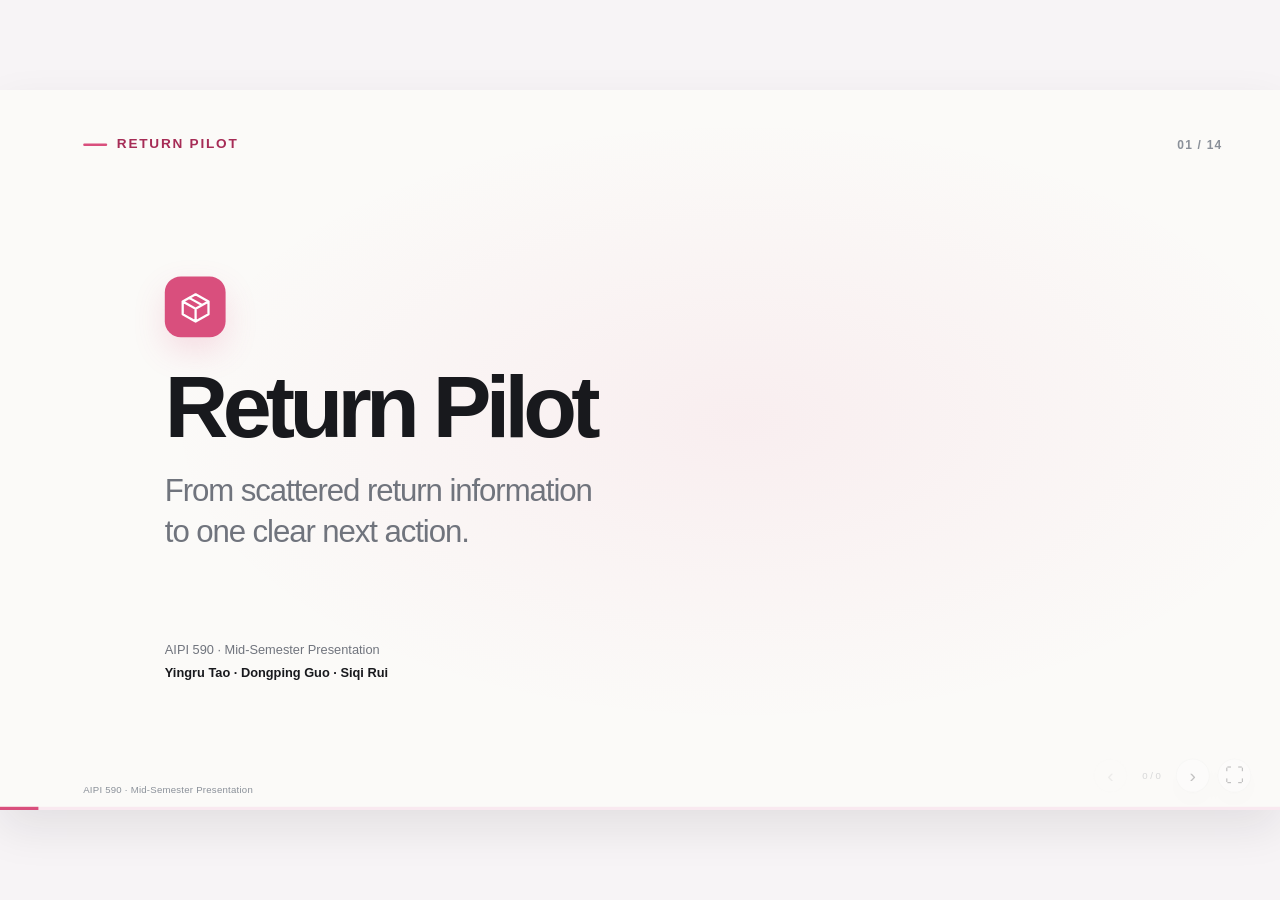
==== commit f5b8d89f: "merge progress" ====
--- a/index.html
+++ b/index.html
@@ -4,10 +4,13 @@
   <meta charset="utf-8">
   <meta name="viewport" content="width=device-width, initial-scale=1, viewport-fit=cover">
   <meta name="theme-color" content="#FBFAF8">
-  <meta name="description" content="Return Pilot — AIPI 590 project and progress overview">
+  <meta name="description" content="Return Pilot — Project progress, customer personas, MVP, system overview, costs, and experiments">
   <title>Return Pilot · AIPI 590 · Presentation 2</title>
   <link rel="icon" href="data:image/svg+xml,%3Csvg xmlns='http://www.w3.org/2000/svg' viewBox='0 0 32 32'%3E%3Crect width='32' height='32' rx='9' fill='%23D94F7D'/%3E%3Ctext x='8' y='24' font-size='24' fill='white' font-family='sans-serif'%3ER%3C/text%3E%3C/svg%3E">
   <link rel="stylesheet" href="assets/presentation.css">
+  <link rel="stylesheet" href="assets/personas.css">
+  <link rel="stylesheet" href="assets/mvp.css">
+  <link rel="stylesheet" href="assets/system.css">
 </head>
 <body>
   <svg class="svg-definitions" aria-hidden="true" xmlns="http://www.w3.org/2000/svg"><defs>
@@ -20,10 +23,14 @@
     <symbol id="i-page" viewBox="0 0 24 24"><rect x="3" y="3" width="18" height="18" rx="3"/><path d="M3 8h18M7 12h10M7 16h7"/></symbol>
     <symbol id="i-arrow" viewBox="0 0 24 24"><path d="M5 12h14m-5-5 5 5-5 5"/></symbol>
     <symbol id="i-box" viewBox="0 0 24 24"><path d="m12 3 9 5v9l-9 5-9-5V8l9-5Zm-9 5 9 5 9-5M12 13v9M7.5 5.5l9 5"/></symbol>
+    <symbol id="i-check" viewBox="0 0 24 24"><path d="m5 12 4 4L19 6"/></symbol>
+    <symbol id="i-route" viewBox="0 0 24 24"><circle cx="5" cy="5" r="2"/><circle cx="19" cy="19" r="2"/><path d="M7 5h9a4 4 0 0 1 0 8H8a3 3 0 0 0 0 6h9"/></symbol>
+    <symbol id="i-refund" viewBox="0 0 24 24"><path d="M4 8a9 9 0 1 1-1 8M4 3v5h5M15 8h-4a2 2 0 0 0 0 4h2a2 2 0 0 1 0 4H9M12 6v12"/></symbol>
+    <symbol id="i-shield" viewBox="0 0 24 24"><path d="m12 3 8 3v6c0 5-8 9-8 9s-8-4-8-9V6l8-3Z"/><path d="m8 12 3 3 5-6"/></symbol>
   </defs></svg>
   <main class="viewport" aria-label="AIPI 590 presentation">
     <div id="deck" class="deck" data-scene="-1" data-step="0" data-phase="0" tabindex="-1">
-      <header class="topline"><p id="chapter" class="eyebrow">Return Pilot</p><span id="page-number">01 / 08</span></header>
+      <header class="topline"><p id="chapter" class="eyebrow">Return Pilot</p><span id="page-number">01 / 14</span></header>
       <section id="cover" class="scene-copy cover" aria-label="Return Pilot cover">
         <div class="cover-content">
           <span class="cover-mark" aria-hidden="true"><svg class="icon"><use href="#i-box"/></svg></span>
@@ -89,6 +96,201 @@
           </article>
         </div>
       </section>
+      <section id="persona-emma" class="scene-copy persona-scene" aria-label="Emma: clear next actions" aria-hidden="true" inert>
+        <h2 class="persona-title">Less searching. <span class="accent">A clearer next step.</span></h2>
+        <p class="persona-subtitle">The pain: each return starts with another search through receipts, emails, and retailer rules.</p>
+        <article class="persona-profile">
+          <div class="persona-identity"><span class="persona-avatar" aria-hidden="true">E</span><div><h3>Emma</h3><p>Graduate student</p></div></div>
+          <p class="persona-context">Shops across several retailers.</p>
+          <blockquote class="persona-quote">“I’m really happy with this. I finally know what to return first, without searching all my emails and store policies.”</blockquote>
+          <span class="persona-sentiment">Expected response · Satisfied</span>
+        </article>
+        <div class="persona-board">
+          <p class="persona-board-label">The same purchases. A different experience.</p>
+          <span class="persona-board-state"><span class="persona-board-before">Information → Action</span></span>
+          <h3 class="persona-source-list-label">Your next actions</h3>
+          <article class="persona-source s-email">
+            <div class="persona-document"><svg class="icon"><use href="#i-mail"/></svg><span>Order email</span></div>
+            <h4>Wireless Headphones</h4>
+            <div class="persona-source-detail">Retailer A<br>Delivered <b>September 15</b><br>Which deadline applies?</div>
+            <span class="persona-priority">1</span>
+            <div class="persona-task-action"><strong>Start your return</strong><span>Request by October 15 · Based on delivery date</span></div>
+          </article>
+          <article class="persona-source s-receipt">
+            <div class="persona-document"><svg class="icon"><use href="#i-receipt"/></svg><span>Paper receipt</span></div>
+            <h4>Everyday Hoodie</h4>
+            <div class="persona-source-detail">Retailer B<br>Purchased <b>September 20</b><br><span class="missing-date">Delivery date is missing</span></div>
+            <span class="persona-priority">2</span>
+            <div class="persona-task-action"><strong>Confirm the delivery date</strong><span>Deadline stays unverified until the date is confirmed</span></div>
+          </article>
+          <article class="persona-source s-screenshot">
+            <div class="persona-document"><svg class="icon"><use href="#i-image"/></svg><span>Screenshot</span></div>
+            <h4>Phone Case</h4>
+            <div class="persona-source-detail">Retailer A<br>Still deciding<br>When should I decide?</div>
+            <span class="persona-priority">3</span>
+            <div class="persona-task-action"><strong>Decide whether to keep it</strong><span>The choice stays with you · No return started</span></div>
+          </article>
+          <p class="persona-before-caption">Different policies. Different dates. No obvious priority.</p>
+        </div>
+        <div class="persona-caption">
+          <p class="persona-initial-caption">The burden is <strong>rebuilding the same information</strong> before every return.</p>
+          <p class="persona-step-one">Gather the evidence, match the policy, and <strong>give each item a next action.</strong></p>
+          <p class="persona-answer">Design value: <strong>one structured task list</strong>, with priorities and uncertainty visible.</p>
+        </div>
+        <span class="persona-evidence">Illustrative persona · Expected feedback to validate</span>
+      </section>
+      <section id="persona-ryan" class="scene-copy persona-scene" aria-label="Ryan: selective sharing and privacy" aria-hidden="true" inert>
+        <h2 class="persona-title">Useful—if I control <span class="accent">what I share.</span></h2>
+        <p class="persona-subtitle">The concern: managing a few returns should not require access to an entire inbox.</p>
+        <article class="persona-profile">
+          <div class="persona-identity"><span class="persona-avatar" aria-hidden="true">R</span><div><h3>Ryan</h3><p>Software engineer</p></div></div>
+          <p class="persona-context">Careful about sharing personal data.</p>
+          <blockquote class="persona-quote">“I’d use it, but I don’t want an app reading my entire inbox just to manage a few returns.”</blockquote>
+          <span class="persona-sentiment cautious">Expected response · Cautious</span>
+        </article>
+        <div class="persona-board">
+          <p class="persona-board-label">Privacy concern → A narrower input boundary</p>
+          <span class="persona-board-state">Proposed architecture</span>
+          <div class="privacy-inbox">
+            <h3 class="privacy-inbox-title"><svg class="icon"><use href="#i-mail"/></svg>My inbox</h3>
+            <div class="privacy-mail"><svg class="icon"><use href="#i-mail"/></svg>Personal messages</div>
+            <div class="privacy-mail"><svg class="icon"><use href="#i-mail"/></svg>Work conversations</div>
+            <div class="privacy-mail selected"><svg class="icon"><use href="#i-receipt"/></svg>Order confirmation</div>
+            <div class="privacy-mail"><svg class="icon"><use href="#i-mail"/></svg>Travel plans</div>
+            <div class="privacy-mail"><svg class="icon"><use href="#i-mail"/></svg>Subscriptions</div>
+          </div>
+          <div class="privacy-question"><h4>Does it need<br><span class="accent">everything?</span></h4><p>Only a few of these messages are relevant to a return.</p></div>
+          <div class="privacy-options">
+            <h4>Only the purchases you choose</h4>
+            <div class="privacy-option"><svg class="icon"><use href="#i-mail"/></svg>Forward one order email</div>
+            <div class="privacy-option"><svg class="icon"><use href="#i-receipt"/></svg>Upload a receipt</div>
+            <div class="privacy-option"><svg class="icon"><use href="#i-page"/></svg>Enter details manually</div>
+            <p class="privacy-scope">Selected evidence → Purchase understanding → Return tasks</p>
+          </div>
+          <div class="privacy-no-access"><svg class="icon"><use href="#i-check"/></svg>No full-inbox permission required.</div>
+        </div>
+        <div class="persona-caption">
+          <p class="persona-initial-caption">Concern: <strong>the scope of access</strong>, not just whether the app is useful.</p>
+          <p class="persona-step-one">Users decide which order email, receipt, or fields <strong>enter the system.</strong></p>
+          <p class="persona-answer">Architecture response: <strong>selective purchase input</strong>. Wider security controls still need implementation.</p>
+        </div>
+        <span class="persona-evidence">Illustrative persona · Input boundary is a planned design, not a security certification</span>
+      </section>
+      <section id="persona-maya" class="scene-copy persona-scene" aria-label="Maya: a future mobile experience" aria-hidden="true" inert>
+        <h2 class="persona-title">Plan on the web. <span class="accent">Follow through on the go.</span></h2>
+        <p class="persona-subtitle">The request: make the next step accessible where returns actually happen.</p>
+        <article class="persona-profile">
+          <div class="persona-identity"><span class="persona-avatar" aria-hidden="true">M</span><div><h3>Maya</h3><p>Working professional</p></div></div>
+          <p class="persona-context">Fits errands around work and commuting.</p>
+          <blockquote class="persona-quote">“I’d love this on my phone—especially when I’m at the drop-off point and need the instructions.”</blockquote>
+          <span class="persona-sentiment future">Expected request · Mobile access</span>
+        </article>
+        <div class="persona-board">
+          <p class="persona-board-label">From planning at home to action outside</p>
+          <span class="persona-board-state">Future opportunity</span>
+          <div class="mobile-desktop">
+            <div class="mobile-window-bar"><i></i><i></i><i></i><span>Return Pilot · Web workspace</span></div>
+            <div class="mobile-desktop-body"><h4>One trip. Three returns.</h4><p>Organize the tasks before leaving home.</p><div class="mobile-task-row"><strong>Wireless Headphones</strong><small>Next action</small><span class="mobile-task-status">Request return</span></div><div class="mobile-task-row"><strong>Everyday Hoodie</strong><small>Next action</small><span class="mobile-task-status">Confirm date</span></div></div>
+          </div>
+          <span class="mobile-desktop-label">Current focus · Web MVP</span>
+          <div class="mobile-connection" aria-hidden="true"><span>→</span><small>Same tasks<br>and progress</small><span>←</span></div>
+          <div class="mobile-phone" aria-label="Illustrative future mobile interface">
+            <span class="mobile-phone-label">Mobile concept</span><h4>At the drop-off?</h4><p>Keep the next step within reach.</p>
+            <div class="mobile-phone-action"><svg class="icon"><use href="#i-page"/></svg>Open return instructions</div>
+            <div class="mobile-phone-action"><svg class="icon"><use href="#i-image"/></svg>Photograph the receipt</div>
+            <div class="mobile-phone-action primary"><svg class="icon"><use href="#i-check"/></svg>Update progress</div>
+          </div>
+        </div>
+        <div class="persona-caption">
+          <p class="persona-initial-caption">The Web MVP supports planning. <strong>The drop-off happens away from the desk.</strong></p>
+          <p class="persona-step-one">Future mobile scope: <strong>receipt capture, quick instructions, and progress updates.</strong></p>
+          <div class="persona-answer persona-summary"><span><b>Value</b> · Clear next actions</span><span><b>Trust</b> · Selective input</span><span><b>Next</b> · Mobile access</span></div>
+        </div>
+        <span class="persona-evidence">Illustrative persona · Mobile is a future extension, not a delivered feature</span>
+      </section>
+      <section id="mvp" class="scene-copy mvp-scene" aria-label="MVP demonstration" aria-hidden="true" inert>
+        <h2 class="persona-title">Our web MVP</h2>
+        <p class="persona-subtitle">One purchase, from review to a clear next action.</p>
+        <nav class="mvp-inline-nav" aria-label="MVP demo pages"><button data-inline-route="login">Login</button><button data-inline-route="today">Today</button><button data-inline-route="review">Purchase review</button><button data-inline-route="detail">Return task</button><button data-inline-route="plan">Plan</button><button data-inline-route="tracking">Tracking</button></nav>
+        <iframe id="inline-mvp" class="mvp-inline-frame" src="demo/index.html#login" title="Interactive Return Pilot frontend prototype"></iframe>
+        <p class="mvp-disclosure">Sample policies and locations. Manual tracking. No live retailer or AI integrations.</p>
+      </section>
+      <section id="system" class="scene-copy overview-scene" aria-labelledby="system-title" aria-hidden="true" inert>
+        <div class="overview-heading">
+          <h2 id="system-title">From purchase <span class="accent">to refund.</span></h2>
+          <p>AI interprets. Rules calculate. You decide.</p>
+        </div>
+        <ol class="system-flow" aria-label="The return journey">
+          <li class="flow-node has-ai">
+            <div class="flow-node-top"><span class="flow-number">01</span><svg class="icon"><use href="#i-receipt"/></svg></div>
+            <h3>Import</h3><p>Receipt / PDF<br>Email / Manual</p>
+            <span class="ai-tag" data-reveal="system" data-reveal-step="1" aria-hidden="true">AI <span>Extract details</span></span>
+          </li>
+          <li class="flow-node has-ai">
+            <div class="flow-node-top"><span class="flow-number">02</span><svg class="icon"><use href="#i-page"/></svg></div>
+            <h3>Match policy</h3><p>Check conditions<br>Calculate deadlines</p>
+            <span class="ai-tag" data-reveal="system" data-reveal-step="1" aria-hidden="true">AI <span>Assess eligibility</span></span>
+          </li>
+          <li class="flow-node">
+            <div class="flow-node-top"><span class="flow-number">03</span><svg class="icon"><use href="#i-check"/></svg></div>
+            <h3>Choose</h3><p>You select items<br>Urgent returns first</p>
+            <span class="flow-role">Your decision</span>
+          </li>
+          <li class="flow-node has-ai">
+            <div class="flow-node-top"><span class="flow-number">04</span><svg class="icon"><use href="#i-route"/></svg></div>
+            <h3>Plan</h3><p>Time + place<br>Group nearby returns</p>
+            <span class="ai-tag" data-reveal="system" data-reveal-step="1" aria-hidden="true">AI <span>Use preferences</span></span>
+          </li>
+          <li class="flow-node">
+            <div class="flow-node-top"><span class="flow-number">05</span><svg class="icon"><use href="#i-box"/></svg></div>
+            <h3>Return</h3><p>Steps, labels &amp; QR<br>You drop it off</p>
+            <span class="flow-role">Guided by the app</span>
+          </li>
+          <li class="flow-node has-ai">
+            <div class="flow-node-top"><span class="flow-number">06</span><svg class="icon"><use href="#i-refund"/></svg></div>
+            <h3>Track refund</h3><p>Email updates<br>You confirm refund</p>
+            <span class="ai-tag" data-reveal="system" data-reveal-step="1" aria-hidden="true">AI <span>Read status</span></span>
+          </li>
+        </ol>
+        <div class="system-foundation" data-reveal="system" data-reveal-step="1" aria-hidden="true">
+          <div class="policy-feed">
+            <div class="foundation-heading"><span>Policy library</span><small>Updates checked weekly</small></div>
+            <div class="policy-feed-flow"><span><b class="inline-ai">AI</b> checks updates</span><svg class="icon"><use href="#i-arrow"/></svg><span>Team reviews</span><svg class="icon"><use href="#i-arrow"/></svg><span class="policy-published">Policies go live</span></div>
+          </div>
+          <div class="system-notes">
+            <p class="deployment-caption"><span class="deployment-current">Cloud MVP</span><span class="deployment-line" aria-hidden="true"></span><span>On-device AI next</span></p>
+            <p class="privacy-note"><svg class="icon"><use href="#i-shield"/></svg><span>Planned: encrypted transfer &amp; storage</span></p>
+          </div>
+        </div>
+      </section>
+      <section id="costs" class="scene-copy overview-scene" aria-labelledby="cost-title" aria-hidden="true" inert>
+        <div class="overview-heading">
+          <h2 id="cost-title">Monthly budget for <span class="accent">200 active users.</span></h2>
+          <p>Cloud MVP · Estimated <strong>$40–70</strong> per month</p>
+        </div>
+        <div class="call-model">
+          <div class="call-hero"><span class="call-total">≈7</span><p>model calls<br>per complete return</p></div>
+          <dl class="call-stages">
+            <div style="--calls:2"><dt><span class="call-dots" aria-hidden="true"><i></i><i></i></span><span class="call-stage-count">2</span></dt><dd>Import<br>&amp; policy</dd></div>
+            <div style="--calls:1"><dt><span class="call-dots" aria-hidden="true"><i></i></span><span class="call-stage-count">1</span></dt><dd>Plan</dd></div>
+            <div style="--calls:3"><dt><span class="call-dots" aria-hidden="true"><i></i><i></i><i></i></span><span class="call-stage-count">3</span></dt><dd>Email<br>updates</dd></div>
+            <div style="--calls:1"><dt><span class="call-dots" aria-hidden="true"><i class="reserve-dot"></i></span><span class="call-stage-count">1</span></dt><dd>Adjust /<br>retry</dd></div>
+          </dl>
+          <div class="call-formula"><span>Monthly calls per user</span><p>2 × purchases <b>+</b> 5 × returns</p></div>
+        </div>
+        <div class="budget-board" aria-label="Monthly platform budgets for 200 active users">
+          <div class="budget-heading"><span>Usage per user / month</span><span>Platform / month</span></div>
+          <div class="budget-row" style="--budget-width:57.14%"><div class="budget-profile"><h3>Light</h3><p>10 purchases · 2 returns</p></div><div class="budget-track" aria-hidden="true"><span></span></div><strong class="budget-amount">$40</strong></div>
+          <div class="budget-row budget-typical" style="--budget-width:71.43%"><div class="budget-profile"><h3>Typical</h3><p>20 purchases · 4 returns</p></div><div class="budget-track" aria-hidden="true"><span></span></div><strong class="budget-amount">$50</strong></div>
+          <div class="budget-row" style="--budget-width:100%"><div class="budget-profile"><h3>Heavy</h3><p>40 purchases · 8 returns</p></div><div class="budget-track" aria-hidden="true"><span></span></div><strong class="budget-amount">$70</strong></div>
+        </div>
+        <div class="cost-breakdown" data-reveal="costs" data-reveal-step="1" aria-hidden="true">
+          <span class="breakdown-label">Inside the $50</span>
+          <dl><div><dt>$25</dt><dd>Server, data &amp; email</dd></div><div><dt>$7</dt><dd>AI</dd></div><div><dt>$8</dt><dd>Search</dd></div><div><dt>$10</dt><dd>Spare budget</dd></div></dl>
+        </div>
+        <p class="budget-assumption">Estimated service costs · Actual bills will depend on usage</p>
+        <p class="budget-sources">Pricing: <a href="https://developers.openai.com/api/docs/models/gpt-6-luna" target="_blank" rel="noopener">GPT-6 Luna ↗</a><span>·</span><a href="https://brave.com/search/api/" target="_blank" rel="noopener">Brave Search ↗</a></p>
+      </section>
       <section id="experiment-setup" class="scene-copy experiment-scene" aria-label="Experiment setup" aria-hidden="true" inert>
         <h2 class="experiment-title">Experiment: Where does AI actually add value?</h2>
         <p class="experiment-subtitle">Same 20 return-planning cases · Same inputs · Four strategies · Two models</p>
@@ -116,28 +318,112 @@
       </section>
       <section id="experiment-results" class="scene-copy experiment-scene" aria-label="Experiment results and rules baseline" aria-hidden="true" inert>
         <h2 class="experiment-title">Experiment: The result changed how we divide the work.</h2>
-        <p class="experiment-subtitle">Accuracy alone was not the whole product decision.</p>
-        <div class="accuracy-chart" role="img" aria-label="Correct executable plans on 20 cases: Qwen 3.7 Flash B0 5 percent, B1 60 percent, hybrid C 85 percent; GPT-6 Luna B0 50 percent, B1 65 percent, hybrid C 100 percent.">
-          <div class="chart-heading"><span>Correct executable plan (%)</span><div class="chart-legend"><span><i class="legend-qwen"></i>Qwen 3.7 Flash</span><span><i class="legend-gpt"></i>GPT-6 Luna</span></div></div>
-          <div class="chart-plot"><span class="grid-mark mark-100">100</span><span class="grid-mark mark-50">50</span><span class="grid-mark mark-0">0</span><div class="grid-line line-100"></div><div class="grid-line line-50"></div><div class="grid-line line-0"></div>
-            <div class="chart-groups">
-              <div class="chart-group"><div class="chart-bars"><div class="chart-bar qwen" style="height:5%"><span><b>5%</b><small>1/20</small></span></div><div class="chart-bar gpt" style="height:50%"><span><b>50%</b><small>10/20</small></span></div></div><strong>B0</strong><small>BASIC</small></div>
-              <div class="chart-group"><div class="chart-bars"><div class="chart-bar qwen" style="height:60%"><span><b>60%</b><small>12/20</small></span></div><div class="chart-bar gpt" style="height:65%"><span><b>65%</b><small>13/20</small></span></div></div><strong>B1</strong><small>STRUCTURED</small></div>
-              <div class="chart-group"><div class="chart-bars"><div class="chart-bar qwen" style="height:85%"><span><b>85%</b><small>17/20</small></span></div><div class="chart-bar gpt" style="height:100%"><span><b>100%</b><small>20/20</small></span></div></div><strong>C</strong><small>HYBRID · FINAL SYSTEM</small></div>
-            </div>
-          </div>
-          <div class="chart-effect-labels"><span>PROMPT STRUCTURE <b>B0 → B1</b></span><span>VALIDATION + FALLBACK <b>B1 → C</b></span></div>
-          <p class="chart-caveat">C is final system correctness, including rule fallback.</p>
-        </div>
-        <div class="rules-benchmark"><span>RULES BASELINE</span><b>100%</b><strong>20 / 20 · no model call</strong></div>
-        <div class="experiment-callouts"><p class="effect-callout"><span>PROMPT STRUCTURE</span><b>Qwen +55 pts</b><b>GPT +15 pts</b><small>5 → 60% · 50 → 65%</small></p><p class="effect-callout"><span>VALIDATION + FALLBACK</span><b>Qwen +25 pts</b><b>GPT +35 pts</b><small>60 → 85% · 65 → 100%</small></p><p class="fallback-callout"><span>C fallback triggered</span><b>Qwen 8/20 · 40%</b><b>GPT 4/20 · 20%</b></p><p class="validation-flow">LLM PLAN → DETERMINISTIC CHECK<br>valid: accept · conflict: rule fallback<br><strong>No second LLM repair call</strong></p></div>
-        <div class="rules-tradeoff"><span>WHAT IT TOOK</span><div class="rules-coverage"><p><b>34</b> explicit decision checks</p><p><b>21</b> scenario-routing branches</p><p><b>7</b> fallback / exception paths</p></div><small>~116 rule-logic LOC</small><p class="rules-example">Nike QR already initiated → explicit 21-day handoff rule</p><h3>Rules are strongest where correctness is computable.</h3><p>High accuracy comes with explicit coverage. Unsupported scenarios or policy exceptions may require more rules.</p></div>
+        <p class="experiment-subtitle">Same 20 cases. Better prompts, then deterministic validation.</p>
+        <div class="evidence-layout">
+          <figure class="evidence-chart" aria-labelledby="evidence-chart-title">
+            <figcaption class="evidence-chart-heading">
+              <h3 id="evidence-chart-title">Correct executable plan (%)</h3>
+              <div class="evidence-legend"><span><i class="evidence-qwen"></i>Qwen 3.7 Flash</span><span><i class="evidence-gpt"></i>GPT-6 Luna</span></div>
+            </figcaption>
+            <div class="evidence-gains evidence-reveal-one">
+              <div class="evidence-gain"><span>PROMPT STRUCTURE</span><p>Qwen <b>+55 pts</b><em>·</em> GPT <b>+15 pts</b></p><i aria-hidden="true"></i></div>
+              <div class="evidence-gain"><span>VALIDATION + FALLBACK</span><p>Qwen <b>+25 pts</b><em>·</em> GPT <b>+35 pts</b></p><i aria-hidden="true"></i></div>
+            </div>
+            <div class="evidence-plot" role="img" aria-label="Correct executable plans on 20 cases. Qwen 3.7 Flash: B0 5%, 1/20; B1 60%, 12/20; C 85%, 17/20. GPT-6 Luna: B0 50%, 10/20; B1 65%, 13/20; C 100%, 20/20.">
+              <div class="evidence-gridline evidence-grid-100"><span>100</span></div>
+              <div class="evidence-gridline evidence-grid-50"><span>50</span></div>
+              <div class="evidence-gridline evidence-grid-0"><span>0</span></div>
+              <div class="evidence-groups">
+                <div class="evidence-group">
+                  <div class="evidence-bars"><div class="evidence-bar evidence-qwen" style="height:5%"><span><b>5%</b><small>1/20</small></span></div><div class="evidence-bar evidence-gpt" style="height:50%"><span><b>50%</b><small>10/20</small></span></div></div>
+                  <div class="evidence-group-label"><strong>B0</strong><small>BASIC</small></div>
+                </div>
+                <div class="evidence-group">
+                  <div class="evidence-bars"><div class="evidence-bar evidence-qwen" style="height:60%"><span><b>60%</b><small>12/20</small></span></div><div class="evidence-bar evidence-gpt" style="height:65%"><span><b>65%</b><small>13/20</small></span></div></div>
+                  <div class="evidence-group-label"><strong>B1</strong><small>STRUCTURED</small></div>
+                </div>
+                <div class="evidence-group evidence-final-group">
+                  <div class="evidence-bars"><div class="evidence-bar evidence-qwen" style="height:85%"><span><b>85%</b><small>17/20</small></span></div><div class="evidence-bar evidence-gpt" style="height:100%"><span><b>100%</b><small>20/20</small></span></div></div>
+                  <div class="evidence-group-label"><strong>C</strong><small>HYBRID · FINAL SYSTEM</small></div>
+                </div>
+              </div>
+            </div>
+            <p class="evidence-footnote">C = final system correctness, including rule fallback.</p>
+          </figure>
+          <aside class="evidence-reference" aria-label="Rules benchmark and supporting evidence">
+            <div class="evidence-benchmark">
+              <h3>RULES BASELINE</h3>
+              <div class="evidence-benchmark-result"><strong>100<span>%</span></strong><p><b>20 / 20</b><span>No model call</span></p></div>
+              <p class="evidence-benchmark-scope">On this bounded deterministic test set</p>
+            </div>
+            <div class="evidence-fallback">
+              <h4>C fallback triggered</h4>
+              <dl><div><dt>Qwen</dt><dd>8 / 20 <span>· 40%</span></dd></div><div><dt>GPT</dt><dd>4 / 20 <span>· 20%</span></dd></div></dl>
+              <div class="evidence-check-flow"><span>LLM<br>PLAN</span><i>→</i><span>DETERMINISTIC<br>CHECK</span><i>→</i><span>ACCEPT /<br>RULE FALLBACK</span></div>
+              <p>No second LLM repair call</p>
+            </div>
+            <div class="evidence-coverage evidence-reveal-two">
+              <h4>WHAT IT TOOK</h4>
+              <dl><div><dt>34</dt><dd>decision checks</dd></div><div><dt>21</dt><dd>scenario-routing branches</dd></div><div><dt>7</dt><dd>fallback / exception paths</dd></div></dl>
+              <p class="evidence-loc">~116 rule-logic LOC</p>
+              <p class="evidence-example">Nike QR already initiated<br><span>→ explicit 21-day handoff rule</span></p>
+              <h3>Rules are strongest where<br>correctness is computable.</h3>
+              <p class="evidence-coverage-note">High accuracy comes with explicit coverage.</p>
+            </div>
+          </aside>
+        </div>
+        <div class="evidence-takeaway evidence-reveal-two" aria-label="Experiment takeaway">
+          <p><b>PROMPT</b><span>Structure improves model behavior</span></p><i aria-hidden="true">→</i>
+          <p><b>HYBRID</b><span>Validation improves reliability</span></p><i aria-hidden="true">→</i>
+          <p><b>RULES</b><span>Enforce what is computable</span></p>
+        </div>
       </section>
       <section id="experiment-decision" class="scene-copy experiment-scene" aria-label="Token economics and system decision" aria-hidden="true" inert>
         <h2 class="experiment-title">Experiment: Token economics and system decision</h2>
-        <p class="experiment-subtitle">B1 → C adds very little model cost: local validation, no second LLM call.</p>
-        <div class="economics-strip"><span>TOKEN ECONOMICS <small>PER CASE · B1 → C</small></span><p>Qwen 3.7 Flash <b>~16.5K → ~16.7K</b> tokens<br><strong>~¥0.00375 → ~¥0.00378</strong></p><p>GPT-6 Luna <b>~16.8K → ~17.0K</b> tokens<br><strong>~$0.00189 → ~$0.00191</strong></p><em>C adds local validation—not another model call.</em></div>
-        <div class="architecture"><div class="responsibility"><span>INTERPRET</span><b>LLM</b><p>Variable wording<br>Ambiguous context<br>Policy interpretation</p></div><div class="responsibility"><span>ENFORCE</span><b>RULES</b><p>Computable constraints<br>Required fields<br>State transitions</p></div><div class="responsibility"><span>PROTECT</span><b>GUARDRAILS</b><p>Detect conflicts<br>Safe fallback<br>No blind retry</p></div><h3>AI handles ambiguity. <span>Rules enforce certainty.</span></h3><small>Model choice changes the ceiling. Architecture determines what we trust.</small></div>
+        <p class="experiment-subtitle">Model cost → Responsibility → Architecture principle</p>
+        <div class="decision-layout">
+          <div class="decision-economics">
+            <h3 class="decision-section-label">MODEL COST <span>PER CASE · B1 → C</span></h3>
+            <div class="decision-cost-track">
+              <h4>QWEN 3.7 FLASH</h4>
+              <div class="decision-cost-comparison">
+                <div class="decision-cost-point"><span>B1</span><p><strong>~16.5K</strong> tokens</p><b>~¥0.00375</b><div class="decision-token-meter" aria-hidden="true"><i style="width:98.8%"></i></div></div>
+                <div class="decision-cost-delta"><i aria-hidden="true"></i><span>+~0.2K tokens<br>+~¥0.00003</span></div>
+                <div class="decision-cost-point decision-cost-final"><span>C</span><p><strong>~16.7K</strong> tokens</p><b>~¥0.00378</b><div class="decision-token-meter" aria-hidden="true"><i></i><em style="width:1.2%"></em></div></div>
+              </div>
+            </div>
+            <div class="decision-cost-track">
+              <h4>GPT-6 LUNA</h4>
+              <div class="decision-cost-comparison">
+                <div class="decision-cost-point"><span>B1</span><p><strong>~16.8K</strong> tokens</p><b>~$0.00189</b><div class="decision-token-meter" aria-hidden="true"><i style="width:98.82%"></i></div></div>
+                <div class="decision-cost-delta"><i aria-hidden="true"></i><span>+~0.2K tokens<br>+~$0.00002</span></div>
+                <div class="decision-cost-point decision-cost-final"><span>C</span><p><strong>~17.0K</strong> tokens</p><b>~$0.00191</b><div class="decision-token-meter" aria-hidden="true"><i></i><em style="width:1.18%"></em></div></div>
+              </div>
+            </div>
+            <p class="decision-local-validation">C adds local validation —<br><strong>not another model call.</strong></p>
+          </div>
+          <div class="decision-system-area">
+            <div class="decision-economic-takeaway">
+              <p>BIG RELIABILITY GAIN</p>
+              <h3>Small model-cost<br>change.</h3>
+              <span>B1 → C</span>
+              <div class="decision-reliability"><p><span>Qwen</span><strong>+25 pts</strong></p><p><span>GPT</span><strong>+35 pts</strong></p></div>
+            </div>
+            <div class="decision-system decision-reveal-one" role="group" aria-label="System responsibility: the LLM interprets and proposes a decision. Guardrails check for conflicts. Valid decisions are accepted; conflicts fall back to deterministic rules.">
+              <h3 class="decision-section-label">RESPONSIBILITY <span>ONE CONNECTED SYSTEM</span></h3>
+              <div class="decision-llm"><div><span>INTERPRET</span><h4>LLM</h4></div><p>Variable wording<br>Ambiguous context<br>Policy interpretation</p></div>
+              <div class="decision-proposal"><i aria-hidden="true"></i><span>proposed decision</span></div>
+              <div class="decision-guardrails"><div><span>PROTECT</span><h4>GUARDRAILS</h4></div><p>Detect conflicts<br>Safe fallback · No blind retry</p></div>
+              <div class="decision-valid"><span>valid</span><i aria-hidden="true"></i><strong>Accept</strong></div>
+              <div class="decision-conflict"><span>conflict</span><i aria-hidden="true"></i></div>
+              <div class="decision-rules"><div><span>ENFORCE</span><h4>RULES</h4></div><p>Computable constraints<br>Required fields<br>State transitions</p></div>
+            </div>
+          </div>
+        </div>
+        <div class="decision-principle decision-reveal-two">
+          <span>PRODUCT PRINCIPLE</span>
+          <div><h3><span>AI handles ambiguity.</span> Rules enforce certainty.</h3><p>Model choice changes the ceiling. Architecture determines what we trust.</p></div>
+        </div>
       </section>
       <footer class="chrome"><span id="step-label" class="step-label">AIPI 590 · Mid-Semester Presentation</span><nav class="controls" aria-label="Presentation navigation"><button id="prevBtn" aria-label="Previous step" title="Previous step (←)">‹</button><span id="step-count">0 / 0</span><button id="nextBtn" aria-label="Next step" title="Next step (→ / Space)">›</button><button id="fullBtn" aria-label="Toggle fullscreen" title="Fullscreen (F)">⛶</button></nav><div class="progress-track" role="progressbar" aria-label="Presentation progress" aria-valuemin="0" aria-valuemax="100" aria-valuenow="0"><div id="progressBar"></div></div></footer>
       <p id="status" class="sr-only" role="status" aria-live="polite"></p>
@@ -146,14 +432,20 @@
   <dialog id="demo-overlay" aria-label="Return Pilot Web demo"><div class="demo-toolbar"><span>Return Pilot · Web prototype</span><a href="demo/index.html#today" target="_blank" rel="noopener">Open in new tab ↗</a><button id="close-demo">← Back to presentation</button></div><iframe id="demo-frame" title="Return Pilot Web prototype" data-src="demo/index.html#today"></iframe></dialog>
   <dialog id="image-overlay" aria-label="Actual Web prototype screenshot"><button id="close-image">Close preview ×</button><img src="assets/images/prototype-today.png" alt="Actual Return Pilot Today page captured from the local Web prototype"><p>Actual Web prototype · Sample data</p></dialog>
   <aside class="presenter-notes" hidden>
-    <section data-scene="1"><h2>画面一 · 约20秒</h2><p>我们关注的是需要处理多个商家退货的网购用户。比如一个学生，购买信息在邮件、小票和截图里，政策与操作步骤又在不同商家页面上。用户需要自己把这些信息拼起来，再决定先做什么。</p></section>
-    <section data-scene="2"><h2>画面二 · 约25–30秒</h2><p>Return Pilot 希望将这些购买信息整理成跨商家的退货任务，结合政策和用户的选择，告诉用户现在该做什么，并持续跟进。缺少收货日期时，我们保留未确认状态，先请用户补充。我们的目标是减少查找、记忆和安排退货的负担，帮助用户及时完成必要步骤。这是体验概念，详细操作会在后面的 Web demo 展示。</p></section>
-    <section data-scene="3"><h2>画面三 · 约35–40秒</h2><p>从第一次 idea pitch 到现在，我们围绕三条线推进。第一，产品范围。当前原型已把购买确认、退货任务、计划与跟进串成流程，具体商家和支持条件还需要用本阶段范围文档确认。第二，产品体验。我们已经有可点击的 Web 原型，这里是它的真实截图；示例数据与手动更新让核心交互可以演示。第三，AI 评估。我们已用 20 个固定案例比较规则、LLM 和混合方案，接下来展示各自适合承担什么。</p></section>
-    <section data-scene="5"><h2>实验设置 · 约15–20秒</h2><p>我们只测规划层，把购买背景和政策证据固定在同样的 20 个案例里。四种策略分别是规则、基础提示、结构化提示，以及结构化提示加确定性验证和规则回退；两个模型接受相同输入。这样要回答的是 AI 在哪里真正增加价值。</p></section>
-    <section data-scene="6"><h2>提示词变化 · 约25–30秒</h2><p>先看旧版提示词：定义较少，只有几个附加检查。一次点击后，右侧出现更清楚的字段语义、明确的六步决策流程和一个完整示例。再次点击，两条提升线显示两个模型在相同案例上的进步。关键是决策结构更明确，而不只是提示词变长。</p></section>
-    <section data-scene="7"><h2>准确率与规则基线 · 约30–35秒</h2><p>图表先给出 B0、B1、C 在两个模型上的完整结果，规则基线为 20/20。第一步标出结构化提示和确定性验证各自带来的提升；C 是包含规则回退的最终系统正确率。第二步看规则基线达到 20/20 所需的显式检查、分支和例外覆盖。</p></section>
-    <section data-scene="8"><h2>成本与系统分工 · 约15–20秒</h2><p>B1 到 C 的模型成本只小幅增加，因为验证在本地完成，没有第二次 LLM 修复调用。由此确定产品分工：LLM 解释可变措辞和歧义，规则执行可计算约束，护栏检测冲突并安全回退。AI 处理歧义，规则保证确定性。</p></section>
+    <section data-scene="2"><h2>画面一 · 约20秒</h2><p>我们关注的是需要处理多个商家退货的网购用户。比如一个学生，购买信息在邮件、小票和截图里，政策与操作步骤又在不同商家页面上。用户需要自己把这些信息拼起来，再决定先做什么。</p></section>
+    <section data-scene="3"><h2>画面二 · 约25–30秒</h2><p>Return Pilot 希望将这些购买信息整理成跨商家的退货任务，结合政策和用户的选择，告诉用户现在该做什么，并持续跟进。缺少收货日期时，我们保留未确认状态，先请用户补充。我们的目标是减少查找、记忆和安排退货的负担，帮助用户及时完成必要步骤。这是体验概念，详细操作会在后面的 Web demo 展示。</p></section>
+    <section data-scene="4"><h2>画面三 · 约35–40秒</h2><p>从第一次 idea pitch 到现在，我们围绕三条线推进。第一，产品范围。当前原型已把购买确认、退货任务、计划与跟进串成流程，具体商家和支持条件还需要用本阶段范围文档确认。第二，产品体验。我们已经有可点击的 Web 原型，这里是它的真实截图；示例数据与手动更新让核心交互可以演示。第三，AI 评估。我们已用 20 个固定案例比较规则、LLM 和混合方案，接下来展示各自适合承担什么。</p></section>
+    <section data-scene="5"><h2>Customer persona · Emma · 约30秒</h2><p>这三个人物是我们拟定的用户与反馈假设，还不是访谈结果。Emma 是经常跨商家购物的研究生。她的痛点不只是忘记截止时间，而是每次退货都要重新翻邮件、小票和政策，才能拼出商品、到货时间和操作要求。第一次点击，把同一批购买凭证变成有顺序的任务；第二次点击强调临近期限的行动，同时保留缺少日期的未确认状态。她预期会满意，因为产品减少了重复查找和自己记忆的负担。</p></section>
+    <section data-scene="6"><h2>Customer persona · Ryan · 约30秒</h2><p>Ryan 是重视隐私的软件工程师。他认为产品有用，但担心为了几件退货就授权整个邮箱。第一次点击只突出订单邮件，并显示转发单封订单、上传小票和手动输入三种选择；第二次点击说明这种输入设计不要求全邮箱授权。这是后面 architecture 可以回应的具体访问范围问题，但不是已经完成的安全认证，也不代表加密、删除或数据保留机制已经实现。</p></section>
+    <section data-scene="7"><h2>Customer persona · Maya · 约30秒</h2><p>Maya 是在工作与通勤之间办理退货的上班族。网页方便在家规划，但投递和查看凭证发生在外面。第一次点击出现手机端概念，用于查看步骤、拍摄凭证和更新进度；第二次点击把桌面与手机的同一批任务关联起来，作为未来扩展。最后用价值、信任、下一步三个词总结，并衔接后面的 architecture 或 future work。手机端尚未交付，图中是概念。</p></section>
+    <section data-scene="8"><h2>MVP demonstration · 约90秒</h2><p>Let me show you our current web MVP. We will follow one example: returning a pair of wireless headphones. On the Today page, the user can see the next action and the approaching deadline. In purchase review, they can check and edit the purchase details before proceeding. The return task brings the deadline, estimated refund, and next step together. The plan page shows what to prepare and groups sample returns into drop-off stops. Finally, the user can update the return status and follow its progress toward a refund. These interactions demonstrate the intended user journey. Policies and locations are sample data, tracking is manual, and the AI and retailer integrations are future work.</p></section>
+    <section data-scene="11"><h2>实验设置 · 约15–20秒</h2><p>我们只测规划层，把购买背景和政策证据固定在同样的 20 个案例里。四种策略分别是规则、基础提示、结构化提示，以及结构化提示加确定性验证和规则回退；两个模型接受相同输入。这样要回答的是 AI 在哪里真正增加价值。</p></section>
+    <section data-scene="12"><h2>提示词变化 · 约25–30秒</h2><p>先看旧版提示词：定义较少，只有几个附加检查。一次点击后，右侧出现更清楚的字段语义、明确的六步决策流程和一个完整示例。再次点击，两条提升线显示两个模型在相同案例上的进步。关键是决策结构更明确，而不只是提示词变长。</p></section>
+    <section data-scene="13"><h2>准确率与规则基线 · 约30–35秒</h2><p>图表先给出 B0、B1、C 在两个模型上的完整结果，规则基线为 20/20。第一步标出结构化提示和确定性验证各自带来的提升；C 是包含规则回退的最终系统正确率。第二步看规则基线达到 20/20 所需的显式检查、分支和例外覆盖。</p></section>
+    <section data-scene="14"><h2>成本与系统分工 · 约15–20秒</h2><p>B1 到 C 的模型成本只小幅增加，因为验证在本地完成，没有第二次 LLM 修复调用。由此确定产品分工：LLM 解释可变措辞和歧义，规则执行可计算约束，护栏检测冲突并安全回退。AI 处理歧义，规则保证确定性。</p></section>
   </aside>
+  <script src="assets/personas.js"></script>
+  <script src="assets/mvp.js"></script>
   <script src="assets/presentation.js"></script>
 </body>
 </html>
--- a/assets/presentation.css
+++ b/assets/presentation.css
@@ -35,13 +35,13 @@
 .sorted #order-email{transform:translate(662px,265px) rotate(0)}.sorted #purchase-receipt{transform:translate(662px,423px) rotate(0)}.sorted #product-screenshot{transform:translate(662px,581px) rotate(0)}.plan-paper{position:absolute;left:630px;top:186px;width:865px;height:578px;border:1px solid var(--brand-border);border-radius:23px;background:rgba(255,255,255,.57);box-shadow:var(--shadow-sm);opacity:0;transform:translateY(15px);transition:opacity .5s var(--ease),transform .6s var(--ease)}.tasks .plan-paper{opacity:1;transform:none}.plan-heading{position:absolute;left:32px;right:32px;top:27px;display:flex;align-items:center;justify-content:space-between}.plan-heading h3{font-size:28px;letter-spacing:-.035em}.plan-heading span{font-size:14px;color:var(--muted)}.plan-foot{position:absolute;left:32px;bottom:17px;color:var(--muted);font-size:13px}
 .product-reveal{position:absolute;left:104px;top:273px;width:490px;opacity:0;transform:translateY(18px);transition:opacity .5s var(--ease),transform .65s var(--ease)}.branded .product-reveal{opacity:1;transform:none}.product-mark{display:grid;place-items:center;background:var(--brand);color:white;width:69px;height:69px;border-radius:18px;margin-bottom:29px;box-shadow:0 14px 35px rgba(217,79,125,.18)}.product-mark .icon{width:39px;height:39px}.product-reveal h2{font-size:67px;font-weight:780;letter-spacing:-.055em;line-height:1.06;white-space:nowrap}.product-reveal>p{font-size:27px;line-height:1.35;color:var(--muted);margin-top:18px;letter-spacing:-.025em}.value-line{display:block;font-size:19px;line-height:1.55;color:var(--brand-ink);margin-top:31px}.branded .process-rail{opacity:.65}.branded .phase-caption{opacity:0}
 /* The full plan scales as one persistent object into the progress composition. */
-[data-scene="2"] .materials{transform:translate(-205px,374px) scale(.48)}[data-scene="2"] .illustration-label{transform:translate(0,-93px);font-size:14px}[data-scene="2"] .plan-foot{display:none}[data-scene="2"] .plan-paper{height:559px}[data-scene="2"] .action-heading h4{font-size:29px}[data-scene="2"] .task-status{font-size:15px}[data-scene="2"] .action-details p{font-size:19px}[data-scene="2"] .plan-heading h3{font-size:32px}
-.progress-title{position:absolute;left:104px;top:125px;font-size:56px;line-height:1.1;font-weight:760;letter-spacing:-.05em}.idea{position:absolute;left:104px;top:269px;width:420px;opacity:0;transform:translateY(15px);transition:opacity .5s,transform .65s var(--ease)}[data-scene="2"] .idea{opacity:1;transform:none}.idea .context-label{font-size:15px;text-transform:uppercase;letter-spacing:.1em;color:var(--brand-ink);font-weight:750}.idea>p{font-size:35px;line-height:1.2;letter-spacing:-.036em;margin-top:19px;font-weight:650}.idea-rule{width:40px;height:2px;background:var(--brand-border);margin:30px 0 28px}.concept-label{font-size:17px;color:var(--muted)}
+[data-visual-scene="2"] .materials{transform:translate(-205px,374px) scale(.48)}[data-visual-scene="2"] .illustration-label{transform:translate(0,-93px);font-size:14px}[data-visual-scene="2"] .plan-foot{display:none}[data-visual-scene="2"] .plan-paper{height:559px}[data-visual-scene="2"] .action-heading h4{font-size:29px}[data-visual-scene="2"] .task-status{font-size:15px}[data-visual-scene="2"] .action-details p{font-size:19px}[data-visual-scene="2"] .plan-heading h3{font-size:32px}
+.progress-title{position:absolute;left:104px;top:125px;font-size:56px;line-height:1.1;font-weight:760;letter-spacing:-.05em}.idea{position:absolute;left:104px;top:269px;width:420px;opacity:0;transform:translateY(15px);transition:opacity .5s,transform .65s var(--ease)}[data-visual-scene="2"] .idea{opacity:1;transform:none}.idea .context-label{font-size:15px;text-transform:uppercase;letter-spacing:.1em;color:var(--brand-ink);font-weight:750}.idea>p{font-size:35px;line-height:1.2;letter-spacing:-.036em;margin-top:19px;font-weight:650}.idea-rule{width:40px;height:2px;background:var(--brand-border);margin:30px 0 28px}.concept-label{font-size:17px;color:var(--muted)}
 .progress-panel{position:absolute;left:572px;top:244px;width:926px;height:480px;background:var(--surface);border:1px solid var(--brand-border);border-radius:20px;box-shadow:var(--shadow-sm);opacity:0;transform:translateY(25px) scale(.985);transform-origin:top center;transition:opacity .45s var(--ease),transform .65s var(--ease),top .75s var(--ease),height .75s var(--ease),background .45s,box-shadow .5s;overflow:hidden;pointer-events:none}.progress-panel.revealed{opacity:1;transform:none;pointer-events:auto}.progress-panel.current{box-shadow:0 16px 44px rgba(166,44,86,.08);border-color:#d94f7d55}.panel-header{display:flex;align-items:flex-start;gap:17px;position:absolute;left:28px;right:28px;top:25px}.panel-index{font-size:14px;font-weight:800;color:var(--brand);padding-top:6px}.panel-header h3{font-size:29px;letter-spacing:-.035em;font-weight:740}.panel-summary{font-size:18px;color:var(--muted);margin-top:7px}.evidence-badge{margin-left:auto;flex-shrink:0;font-size:12px;padding:7px 10px;border-radius:7px;color:var(--brand-ink);background:var(--brand-soft);font-weight:650}.evidence-badge.pending{background:var(--warning-soft);color:var(--warning)}.panel-material{position:absolute;left:62px;right:28px;top:120px;transition:opacity .35s,transform .6s var(--ease)}.material-caption{font-size:15px;color:var(--muted);margin-bottom:20px}.scope-flow{display:flex;align-items:center;justify-content:space-between;gap:18px}.scope-flow>div{display:flex;align-items:center;gap:18px;width:230px;padding:22px 17px;background:var(--surface-soft);border-radius:13px;font-size:22px;line-height:1.2;letter-spacing:-.02em}.scope-flow .icon{width:30px;height:30px;color:var(--brand-ink)}.scope-flow>span{color:var(--brand);font-size:27px}.scope-boundary{font-size:18px;line-height:1.55;margin-top:40px;border-top:1px solid var(--line);padding-top:25px;color:var(--muted)}.scope-boundary strong{color:var(--warning);font-size:17px;font-weight:600}.compact-note{position:absolute;top:79px;left:62px;font-size:16px;color:var(--muted);opacity:0;transition:opacity .35s}
 .progress-panel.compact{height:125px;background:rgba(255,255,255,.7);box-shadow:none}.compact .scope-material{opacity:0;transform:translateY(-15px);pointer-events:none}.compact .panel-summary{opacity:0}.compact .compact-note{opacity:1;transition-delay:.2s}.progress-panel.compact .panel-header h3{font-size:27px}.prototype-evidence{position:absolute;left:31px;top:107px;width:555px;transition:width .65s var(--ease),top .65s var(--ease),left .65s var(--ease)}.screenshot-button{display:block;width:100%;padding:0;border:1px solid var(--line);border-radius:9px;background:var(--surface-soft);overflow:hidden;box-shadow:0 7px 19px rgba(24,25,29,.06)}.screenshot-button img{display:block;width:100%;height:auto}.prototype-evidence figcaption{font-size:13px;color:var(--muted);margin-top:9px}.prototype-copy{position:absolute;left:623px;top:145px;right:24px;transition:opacity .4s}.prototype-copy>p{font-size:27px;letter-spacing:-.03em;line-height:1.2;font-weight:650}.prototype-copy>span{display:block;font-size:16px;line-height:1.5;color:var(--muted);margin-top:16px}.text-button{border:0;border-bottom:1px solid var(--brand-border);padding:7px 0;background:none;color:var(--brand-ink);font-size:16px;font-weight:650;margin-top:17px}.text-button:hover{border-color:var(--brand)}
-[data-scene="2"][data-step="2"] #experience-panel{top:390px;height:410px}[data-scene="2"][data-step="2"] .prototype-evidence{width:492px;top:100px}[data-scene="2"][data-step="2"] .prototype-copy{left:564px;top:145px}
-[data-scene="2"][data-step="3"] #scope-panel{top:228px;height:116px}[data-scene="2"][data-step="3"] #experience-panel{top:362px;height:188px}[data-scene="2"][data-step="3"] #evaluation-panel{top:568px;height:238px}
-[data-scene="2"][data-step="3"] #experience-panel .panel-header{right:288px}[data-scene="2"][data-step="3"] #experience-panel .panel-summary{opacity:1;font-size:16px;max-width:340px;line-height:1.45}[data-scene="2"][data-step="3"] #experience-panel .evidence-badge{position:absolute;left:35px;top:106px;margin:0}[data-scene="2"][data-step="3"] .prototype-evidence{left:654px;top:20px;width:248px}[data-scene="2"][data-step="3"] .prototype-evidence figcaption{font-size:11px;margin-top:6px}[data-scene="2"][data-step="3"] .prototype-copy{left:426px;top:88px;right:auto}[data-scene="2"][data-step="3"] .prototype-copy>p,[data-scene="2"][data-step="3"] .prototype-copy>span{display:none}[data-scene="2"][data-step="3"] .text-button{font-size:15px}
+[data-visual-scene="2"][data-progress-step="2"] #experience-panel{top:390px;height:410px}[data-visual-scene="2"][data-progress-step="2"] .prototype-evidence{width:492px;top:100px}[data-visual-scene="2"][data-progress-step="2"] .prototype-copy{left:564px;top:145px}
+[data-visual-scene="2"][data-progress-step="3"] #scope-panel{top:228px;height:116px}[data-visual-scene="2"][data-progress-step="3"] #experience-panel{top:362px;height:188px}[data-visual-scene="2"][data-progress-step="3"] #evaluation-panel{top:568px;height:238px}
+[data-visual-scene="2"][data-progress-step="3"] #experience-panel .panel-header{right:288px}[data-visual-scene="2"][data-progress-step="3"] #experience-panel .panel-summary{opacity:1;font-size:16px;max-width:340px;line-height:1.45}[data-visual-scene="2"][data-progress-step="3"] #experience-panel .evidence-badge{position:absolute;left:35px;top:106px;margin:0}[data-visual-scene="2"][data-progress-step="3"] .prototype-evidence{left:654px;top:20px;width:248px}[data-visual-scene="2"][data-progress-step="3"] .prototype-evidence figcaption{font-size:11px;margin-top:6px}[data-visual-scene="2"][data-progress-step="3"] .prototype-copy{left:426px;top:88px;right:auto}[data-visual-scene="2"][data-progress-step="3"] .prototype-copy>p,[data-visual-scene="2"][data-progress-step="3"] .prototype-copy>span{display:none}[data-visual-scene="2"][data-progress-step="3"] .text-button{font-size:15px}
 .evaluation-material{top:105px;display:flex;align-items:center;gap:25px}.method-options{display:flex;gap:8px}.method-options>span{font-size:18px;background:var(--brand-soft);color:var(--brand-ink);border:1px solid var(--brand-border);border-radius:8px;padding:13px 16px;font-weight:650}.evaluation-placeholder{flex:1;border:1px dashed #b68a4570;border-radius:10px;min-height:94px;display:flex;gap:14px;align-items:center;padding:15px;color:var(--muted)}.placeholder-mark{font-size:26px;color:var(--warning)}.evaluation-placeholder p{font-size:16px;line-height:1.4}.evaluation-placeholder small{display:block;margin-top:6px;font-size:13px;color:var(--warning)}
 .chrome{position:absolute;inset:0;z-index:30;pointer-events:none}.step-label{position:absolute;left:104px;bottom:18px;color:var(--muted-2);font-size:12px;letter-spacing:.025em}.controls{position:absolute;right:36px;bottom:22px;display:flex;align-items:center;gap:10px;pointer-events:auto;opacity:.25;transition:opacity .2s}.deck:hover .controls,.controls:focus-within{opacity:1}.controls button{display:grid;place-items:center;width:42px;height:42px;border:1px solid var(--line);border-radius:50%;background:var(--surface);box-shadow:var(--shadow-sm);color:var(--ink);font-size:24px}.controls button:disabled{opacity:.25;cursor:default}.controls button:hover:not(:disabled){background:var(--brand-soft);color:var(--brand-ink)}#step-count{font-size:12px;color:var(--muted);min-width:41px;text-align:center;font-variant-numeric:tabular-nums}.progress-track{position:absolute;bottom:0;left:0;width:100%;height:4px;background:var(--brand-soft)}#progressBar{height:100%;width:0;background:var(--brand);transition:width .4s var(--ease)}
 .sr-only{position:absolute;width:1px;height:1px;overflow:hidden;clip-path:inset(50%);white-space:nowrap}.presenter-notes{display:none!important}.instant *,.instant *::before,.instant *::after{transition:none!important;animation:none!important}
@@ -50,11 +50,11 @@
 #product-screenshot{height:282px}
 #purchase-receipt .receipt-bars{height:14px;margin-top:12px}
 .phase-caption{top:791px}
-[data-scene="2"] .materials{transform:translate(-205px,394px) scale(.48)}
-[data-scene="2"] .illustration-label{transform:translate(0,-65px)}
+[data-visual-scene="2"] .materials{transform:translate(-205px,394px) scale(.48)}
+[data-visual-scene="2"] .illustration-label{transform:translate(0,-65px)}
 .idea-rule{margin:24px 0 20px}
 .progress-title{opacity:0;transform:translateY(12px);transition:opacity .5s var(--ease),transform .6s var(--ease)}
-[data-scene="2"] .progress-title{opacity:1;transform:none}
+[data-visual-scene="2"] .progress-title{opacity:1;transform:none}
 .source-bottom{transition:opacity .25s var(--ease)}
 .merged:not(.tasks) .source-bottom{opacity:0}
 .merged:not(.tasks) .provenance{transition-delay:.35s}
@@ -66,20 +66,20 @@
 
 /* Experiment section: three new scenes use the existing 1600 × 900 stage and step navigation. */
 .evidence-badge.complete{background:var(--success-soft);color:#227653}.evaluation-placeholder.complete{border-color:rgba(47,154,114,.28);background:rgba(230,244,238,.45)}.evaluation-placeholder.complete .placeholder-mark{color:var(--success)}
-[data-scene="3"] .materials,[data-scene="4"] .materials,[data-scene="5"] .materials,[data-scene="3"] .illustration-label,[data-scene="4"] .illustration-label,[data-scene="5"] .illustration-label{visibility:hidden}
+[data-scene-id="experiment-setup"] .materials,[data-scene-id="experiment-prompts"] .materials,[data-scene-id="experiment-results"] .materials,[data-scene-id="experiment-setup"] .illustration-label,[data-scene-id="experiment-prompts"] .illustration-label,[data-scene-id="experiment-results"] .illustration-label{visibility:hidden}
 .experiment-title{position:absolute;left:104px;top:122px;right:104px;font-size:55px;line-height:1.07;letter-spacing:-.052em;font-weight:770}.experiment-subtitle{position:absolute;left:104px;top:201px;right:104px;color:var(--muted);font-size:22px;line-height:1.35}.experiment-scene{z-index:9}
-.harness-case{position:absolute;left:104px;top:321px;width:290px;height:270px;display:flex;flex-direction:column;justify-content:center;padding:29px 32px;background:var(--surface);border:1px solid var(--brand-border);border-left:5px solid var(--brand);border-radius:18px;box-shadow:var(--shadow-sm)}.harness-number{font-size:92px;line-height:1;font-weight:790;letter-spacing:-.07em;color:var(--brand-ink)}.harness-case strong{font-size:20px;letter-spacing:.035em;margin-top:12px}.harness-case>span:last-child{font-size:16px;line-height:1.45;color:var(--muted);margin-top:17px}.harness-branches{position:absolute;left:493px;top:291px;width:704px;display:grid;grid-template-columns:1fr 1fr;gap:19px 20px;opacity:0;transform:translateX(-18px);transition:opacity .5s var(--ease),transform .6s var(--ease)}.harness-branches:before{content:"";position:absolute;left:-99px;top:159px;width:99px;height:2px;background:var(--brand-border)}.strategy-card{height:139px;padding:27px 26px;background:var(--surface);border:1px solid var(--line);border-radius:15px;box-shadow:var(--shadow-sm)}.strategy-card b{display:block;color:var(--brand-ink);font-size:21px;letter-spacing:.02em}.strategy-card span{display:block;color:var(--muted);font-size:18px;line-height:1.35;margin-top:13px}.harness-models{position:absolute;left:1278px;top:321px;width:218px;opacity:0;transform:translateX(-18px);transition:opacity .5s var(--ease),transform .6s var(--ease)}.harness-models:before{content:"";position:absolute;left:-80px;top:138px;width:80px;height:2px;background:var(--brand-border)}.harness-label{display:block;color:var(--brand-ink);font-size:15px;font-weight:800;letter-spacing:.1em;margin-bottom:23px}.harness-models b{display:block;background:var(--brand-soft);color:var(--brand-ink);font-size:20px;border-radius:11px;padding:17px 15px;margin-bottom:13px}.harness-measures{position:absolute;left:493px;top:677px;font-size:22px;font-weight:650;opacity:0;transform:translateY(15px);transition:opacity .45s var(--ease),transform .55s var(--ease)}.harness-measures i{font-style:normal;color:var(--brand);padding:0 9px}.experiment-scope{position:absolute;left:104px;top:791px;font-size:16px;color:var(--muted)}[data-scene="3"][data-step="1"] .harness-branches,[data-scene="3"][data-step="2"] .harness-branches,[data-scene="3"][data-step="2"] .harness-models,[data-scene="3"][data-step="2"] .harness-measures{opacity:1;transform:none}
-.prompt-column-label{position:absolute;top:253px;font-size:15px;font-weight:800;letter-spacing:.13em;color:var(--brand-ink)}.prompt-v1-label{left:104px}.prompt-v2-label{left:927px;opacity:0;transition:opacity .45s}.prompt-card{position:absolute;width:562px;background:var(--surface);border:1px solid var(--line);border-radius:15px;padding:19px 24px;box-shadow:var(--shadow-sm);transition:opacity .45s var(--ease),transform .55s var(--ease),border-color .45s}.prompt-b0-v1{left:104px;top:278px;height:195px}.prompt-b1-v1{left:104px;top:490px;height:225px}.prompt-b0-v2{left:927px;top:278px;height:195px;opacity:0;transform:translateX(20px)}.prompt-b1-v2{left:927px;top:490px;height:225px;border-color:var(--brand-border);opacity:0;transform:translateX(20px)}.prompt-tag{display:block;color:var(--brand-ink);font-size:14px;font-weight:800;letter-spacing:.07em}.prompt-card h3{font-size:25px;letter-spacing:-.03em;margin-top:4px}.prompt-card p{font-size:16px;line-height:1.38;color:#444750;margin-top:10px}.prompt-card small{position:absolute;left:24px;bottom:14px;color:var(--muted);font-size:13px}.prompt-b1-v1 p{font-size:17px;line-height:1.55}.prompt-b1-v2 h3{font-size:26px}.prompt-b1-v2 .prompt-steps{font-size:16px;line-height:1.31;margin-top:9px}.prompt-b1-v2>strong{position:absolute;right:22px;top:24px;color:var(--brand-ink);font-size:13px;letter-spacing:.04em}.prompt-code-list{line-height:1.75!important;font-weight:690;letter-spacing:.015em}.prompt-code-list em{color:var(--brand);font-style:normal}.prompt-improvements{position:absolute;left:693px;top:356px;width:207px;display:flex;flex-direction:column;gap:14px;opacity:0;transform:translateY(16px);transition:opacity .5s var(--ease),transform .55s var(--ease)}.prompt-improvements:before{content:"→";position:absolute;left:87px;top:-43px;color:var(--brand);font-size:31px}.prompt-improvements span{display:block;background:var(--brand-soft);color:var(--brand-ink);border:1px solid var(--brand-border);border-radius:9px;padding:12px 10px;text-align:center;font-size:16px;font-weight:700}.prompt-result{position:absolute;left:104px;right:104px;top:739px;height:103px;display:flex;align-items:center;gap:45px;border-top:2px solid var(--brand-border);opacity:0;transform:translateY(15px);transition:opacity .5s var(--ease),transform .55s var(--ease)}.prompt-result>div{display:flex;align-items:baseline;gap:15px;white-space:nowrap}.prompt-result span{font-size:16px;color:var(--muted)}.prompt-result b{font-size:30px;letter-spacing:-.04em}.prompt-result strong{font-size:17px;color:var(--success)}.prompt-result p{margin-left:auto;max-width:305px;font-size:18px;line-height:1.35;font-weight:650}[data-scene="4"][data-step="1"] .prompt-improvements,[data-scene="4"][data-step="2"] .prompt-improvements,[data-scene="4"][data-step="3"] .prompt-improvements,[data-scene="4"][data-step="2"] .prompt-v2-label,[data-scene="4"][data-step="3"] .prompt-v2-label,[data-scene="4"][data-step="2"] .prompt-b0-v2,[data-scene="4"][data-step="2"] .prompt-b1-v2,[data-scene="4"][data-step="3"] .prompt-b0-v2,[data-scene="4"][data-step="3"] .prompt-b1-v2,[data-scene="4"][data-step="3"] .prompt-result{opacity:1;transform:none}[data-scene="4"][data-step="2"] .prompt-b0-v1,[data-scene="4"][data-step="2"] .prompt-b1-v1,[data-scene="4"][data-step="3"] .prompt-b0-v1,[data-scene="4"][data-step="3"] .prompt-b1-v1{opacity:.62}
-.result-grid{position:absolute;left:104px;right:104px;top:265px;display:grid;grid-template-columns:repeat(4,1fr);gap:16px;transition:opacity .5s var(--ease),transform .6s var(--ease)}.result-column{height:192px;border:1px solid var(--line);border-radius:15px;background:var(--surface);box-shadow:var(--shadow-sm);padding:19px 20px;transition:border-color .45s,box-shadow .45s,background .45s,opacity .45s}.result-column>span{display:block;font-size:18px;font-weight:800;color:var(--brand-ink);letter-spacing:.025em;min-height:25px}.result-column>span small{font-size:11px;display:block;color:var(--muted);letter-spacing:.07em;margin-top:3px}.result-rules>b{display:block;font-size:74px;line-height:1;letter-spacing:-.07em;margin-top:13px}.result-rules>strong{font-size:22px}.result-rules>small{display:block;font-size:15px;color:var(--muted);margin-top:4px}.result-column>div{display:flex;align-items:baseline;gap:9px;border-top:1px solid var(--line);padding-top:12px;margin-top:9px}.result-column>div small{font-size:13px;color:var(--muted);width:104px;flex-shrink:0}.result-column>div b{font-size:32px;line-height:1;letter-spacing:-.05em}.result-column>div em{font-style:normal;font-size:13px;color:var(--muted);white-space:nowrap}.result-hybrid>div{margin-top:4px;padding-top:9px}.result-hybrid>div b{color:var(--success)}[data-scene="5"][data-step="1"] .result-basic,[data-scene="5"][data-step="1"] .result-structured,[data-scene="5"][data-step="2"] .result-structured,[data-scene="5"][data-step="2"] .result-hybrid,[data-scene="5"][data-step="3"] .result-rules{border-color:var(--brand);box-shadow:0 12px 31px rgba(217,79,125,.11)}[data-scene="5"][data-step="5"] .result-grid{opacity:.12;transform:translateY(-12px)}
+.harness-case{position:absolute;left:104px;top:321px;width:290px;height:270px;display:flex;flex-direction:column;justify-content:center;padding:29px 32px;background:var(--surface);border:1px solid var(--brand-border);border-left:5px solid var(--brand);border-radius:18px;box-shadow:var(--shadow-sm)}.harness-number{font-size:92px;line-height:1;font-weight:790;letter-spacing:-.07em;color:var(--brand-ink)}.harness-case strong{font-size:20px;letter-spacing:.035em;margin-top:12px}.harness-case>span:last-child{font-size:16px;line-height:1.45;color:var(--muted);margin-top:17px}.harness-branches{position:absolute;left:493px;top:291px;width:704px;display:grid;grid-template-columns:1fr 1fr;gap:19px 20px;opacity:0;transform:translateX(-18px);transition:opacity .5s var(--ease),transform .6s var(--ease)}.harness-branches:before{content:"";position:absolute;left:-99px;top:159px;width:99px;height:2px;background:var(--brand-border)}.strategy-card{height:139px;padding:27px 26px;background:var(--surface);border:1px solid var(--line);border-radius:15px;box-shadow:var(--shadow-sm)}.strategy-card b{display:block;color:var(--brand-ink);font-size:21px;letter-spacing:.02em}.strategy-card span{display:block;color:var(--muted);font-size:18px;line-height:1.35;margin-top:13px}.harness-models{position:absolute;left:1278px;top:321px;width:218px;opacity:0;transform:translateX(-18px);transition:opacity .5s var(--ease),transform .6s var(--ease)}.harness-models:before{content:"";position:absolute;left:-80px;top:138px;width:80px;height:2px;background:var(--brand-border)}.harness-label{display:block;color:var(--brand-ink);font-size:15px;font-weight:800;letter-spacing:.1em;margin-bottom:23px}.harness-models b{display:block;background:var(--brand-soft);color:var(--brand-ink);font-size:20px;border-radius:11px;padding:17px 15px;margin-bottom:13px}.harness-measures{position:absolute;left:493px;top:677px;font-size:22px;font-weight:650;opacity:0;transform:translateY(15px);transition:opacity .45s var(--ease),transform .55s var(--ease)}.harness-measures i{font-style:normal;color:var(--brand);padding:0 9px}.experiment-scope{position:absolute;left:104px;top:791px;font-size:16px;color:var(--muted)}[data-scene-id="experiment-setup"][data-step="1"] .harness-branches,[data-scene-id="experiment-setup"][data-step="2"] .harness-branches,[data-scene-id="experiment-setup"][data-step="2"] .harness-models,[data-scene-id="experiment-setup"][data-step="2"] .harness-measures{opacity:1;transform:none}
+.prompt-column-label{position:absolute;top:253px;font-size:15px;font-weight:800;letter-spacing:.13em;color:var(--brand-ink)}.prompt-v1-label{left:104px}.prompt-v2-label{left:927px;opacity:0;transition:opacity .45s}.prompt-card{position:absolute;width:562px;background:var(--surface);border:1px solid var(--line);border-radius:15px;padding:19px 24px;box-shadow:var(--shadow-sm);transition:opacity .45s var(--ease),transform .55s var(--ease),border-color .45s}.prompt-b0-v1{left:104px;top:278px;height:195px}.prompt-b1-v1{left:104px;top:490px;height:225px}.prompt-b0-v2{left:927px;top:278px;height:195px;opacity:0;transform:translateX(20px)}.prompt-b1-v2{left:927px;top:490px;height:225px;border-color:var(--brand-border);opacity:0;transform:translateX(20px)}.prompt-tag{display:block;color:var(--brand-ink);font-size:14px;font-weight:800;letter-spacing:.07em}.prompt-card h3{font-size:25px;letter-spacing:-.03em;margin-top:4px}.prompt-card p{font-size:16px;line-height:1.38;color:#444750;margin-top:10px}.prompt-card small{position:absolute;left:24px;bottom:14px;color:var(--muted);font-size:13px}.prompt-b1-v1 p{font-size:17px;line-height:1.55}.prompt-b1-v2 h3{font-size:26px}.prompt-b1-v2 .prompt-steps{font-size:16px;line-height:1.31;margin-top:9px}.prompt-b1-v2>strong{position:absolute;right:22px;top:24px;color:var(--brand-ink);font-size:13px;letter-spacing:.04em}.prompt-code-list{line-height:1.75!important;font-weight:690;letter-spacing:.015em}.prompt-code-list em{color:var(--brand);font-style:normal}.prompt-improvements{position:absolute;left:693px;top:356px;width:207px;display:flex;flex-direction:column;gap:14px;opacity:0;transform:translateY(16px);transition:opacity .5s var(--ease),transform .55s var(--ease)}.prompt-improvements:before{content:"→";position:absolute;left:87px;top:-43px;color:var(--brand);font-size:31px}.prompt-improvements span{display:block;background:var(--brand-soft);color:var(--brand-ink);border:1px solid var(--brand-border);border-radius:9px;padding:12px 10px;text-align:center;font-size:16px;font-weight:700}.prompt-result{position:absolute;left:104px;right:104px;top:739px;height:103px;display:flex;align-items:center;gap:45px;border-top:2px solid var(--brand-border);opacity:0;transform:translateY(15px);transition:opacity .5s var(--ease),transform .55s var(--ease)}.prompt-result>div{display:flex;align-items:baseline;gap:15px;white-space:nowrap}.prompt-result span{font-size:16px;color:var(--muted)}.prompt-result b{font-size:30px;letter-spacing:-.04em}.prompt-result strong{font-size:17px;color:var(--success)}.prompt-result p{margin-left:auto;max-width:305px;font-size:18px;line-height:1.35;font-weight:650}[data-scene-id="experiment-prompts"][data-step="1"] .prompt-improvements,[data-scene-id="experiment-prompts"][data-step="2"] .prompt-improvements,[data-scene-id="experiment-prompts"][data-step="3"] .prompt-improvements,[data-scene-id="experiment-prompts"][data-step="2"] .prompt-v2-label,[data-scene-id="experiment-prompts"][data-step="3"] .prompt-v2-label,[data-scene-id="experiment-prompts"][data-step="2"] .prompt-b0-v2,[data-scene-id="experiment-prompts"][data-step="2"] .prompt-b1-v2,[data-scene-id="experiment-prompts"][data-step="3"] .prompt-b0-v2,[data-scene-id="experiment-prompts"][data-step="3"] .prompt-b1-v2,[data-scene-id="experiment-prompts"][data-step="3"] .prompt-result{opacity:1;transform:none}[data-scene-id="experiment-prompts"][data-step="2"] .prompt-b0-v1,[data-scene-id="experiment-prompts"][data-step="2"] .prompt-b1-v1,[data-scene-id="experiment-prompts"][data-step="3"] .prompt-b0-v1,[data-scene-id="experiment-prompts"][data-step="3"] .prompt-b1-v1{opacity:.62}
+.result-grid{position:absolute;left:104px;right:104px;top:265px;display:grid;grid-template-columns:repeat(4,1fr);gap:16px;transition:opacity .5s var(--ease),transform .6s var(--ease)}.result-column{height:192px;border:1px solid var(--line);border-radius:15px;background:var(--surface);box-shadow:var(--shadow-sm);padding:19px 20px;transition:border-color .45s,box-shadow .45s,background .45s,opacity .45s}.result-column>span{display:block;font-size:18px;font-weight:800;color:var(--brand-ink);letter-spacing:.025em;min-height:25px}.result-column>span small{font-size:11px;display:block;color:var(--muted);letter-spacing:.07em;margin-top:3px}.result-rules>b{display:block;font-size:74px;line-height:1;letter-spacing:-.07em;margin-top:13px}.result-rules>strong{font-size:22px}.result-rules>small{display:block;font-size:15px;color:var(--muted);margin-top:4px}.result-column>div{display:flex;align-items:baseline;gap:9px;border-top:1px solid var(--line);padding-top:12px;margin-top:9px}.result-column>div small{font-size:13px;color:var(--muted);width:104px;flex-shrink:0}.result-column>div b{font-size:32px;line-height:1;letter-spacing:-.05em}.result-column>div em{font-style:normal;font-size:13px;color:var(--muted);white-space:nowrap}.result-hybrid>div{margin-top:4px;padding-top:9px}.result-hybrid>div b{color:var(--success)}[data-scene-id="experiment-results"][data-step="1"] .result-basic,[data-scene-id="experiment-results"][data-step="1"] .result-structured,[data-scene-id="experiment-results"][data-step="2"] .result-structured,[data-scene-id="experiment-results"][data-step="2"] .result-hybrid,[data-scene-id="experiment-results"][data-step="3"] .result-rules{border-color:var(--brand);box-shadow:0 12px 31px rgba(217,79,125,.11)}[data-scene-id="experiment-results"][data-step="5"] .result-grid{opacity:.12;transform:translateY(-12px)}
 .result-detail{position:absolute;left:104px;right:104px;top:482px;height:308px;padding:25px 32px;background:rgba(255,255,255,.86);border:1px solid var(--brand-border);border-radius:18px;box-shadow:var(--shadow-sm);opacity:0;visibility:hidden;transform:translateY(15px);transition:opacity .45s var(--ease),transform .55s var(--ease),visibility .45s}.detail-intro{display:flex;align-items:center;gap:30px}.detail-intro p{font-size:37px;letter-spacing:-.04em;font-weight:730}.detail-intro span{font-size:22px;color:var(--muted);max-width:460px;line-height:1.4}.detail-kicker{display:block;color:var(--brand-ink);font-size:17px;font-weight:800;letter-spacing:.08em}.detail-kicker em{font-style:normal;color:var(--muted);margin-left:16px;letter-spacing:0}.detail-pairs{display:flex;gap:20px;margin-top:23px}.detail-pairs p{display:flex;align-items:baseline;gap:13px;min-width:415px;font-size:20px;color:var(--muted)}.detail-pairs b{font-size:39px;color:var(--ink);letter-spacing:-.055em}.detail-pairs strong{font-size:20px;color:var(--success)}.result-detail h3{font-size:28px;letter-spacing:-.035em;margin-top:28px}.result-detail>small{display:block;font-size:16px;color:var(--muted);line-height:1.35;margin-top:9px}.detail-guardrail .detail-pairs{margin-top:15px}.detail-guardrail .detail-pairs b{font-size:31px}.detail-guardrail .detail-pairs strong{font-size:17px;color:var(--brand-ink)}.guardrail-flow{display:flex;align-items:center;gap:16px;margin-top:19px}.guardrail-flow span{font-size:15px;font-weight:750;line-height:1.3;padding:10px 17px;border-radius:9px;background:var(--brand-soft);color:var(--brand-ink)}.guardrail-flow i{font-size:22px;font-style:normal;color:var(--brand)}.detail-guardrail h3{font-size:25px;margin-top:17px}.detail-rules{padding-top:19px}.rules-result{position:absolute;right:35px;top:16px;display:flex;align-items:center;gap:13px}.rules-result b{font-size:49px;letter-spacing:-.06em}.rules-result span{font-size:15px;line-height:1.3;color:var(--muted)}.rules-checks{display:flex;gap:12px;margin-top:27px}.rules-checks span{font-size:16px;color:var(--muted);background:var(--surface-soft);border-radius:9px;padding:11px 16px}.rules-checks b{font-size:25px;color:var(--brand-ink);margin-right:8px}.rules-example{font-size:18px;margin-top:20px}.rules-example small{font-size:14px;color:var(--muted);margin-left:24px}.detail-rules h3{font-size:26px;margin-top:17px}.detail-rules>small{font-size:14px;margin-top:8px}.detail-economics{padding-top:19px}.economics-row{display:grid;grid-template-columns:185px repeat(3,1fr);gap:14px;align-items:center;padding:13px 0;border-bottom:1px solid var(--line)}.economics-row:first-of-type{margin-top:11px}.economics-row strong{font-size:16px;color:var(--brand-ink)}.economics-row span{font-size:15px;line-height:1.4;color:var(--muted)}.economics-row b{color:var(--ink);font-size:19px}.detail-economics h3{font-size:23px;margin-top:16px}.detail-economics>small{font-size:13px;margin-top:6px}
-[data-scene="5"][data-step="0"] .detail-intro,[data-scene="5"][data-step="1"] .detail-prompt,[data-scene="5"][data-step="2"] .detail-guardrail,[data-scene="5"][data-step="3"] .detail-rules,[data-scene="5"][data-step="4"] .detail-economics{opacity:1;visibility:visible;transform:none}
-.architecture{position:absolute;left:104px;right:104px;top:265px;opacity:0;visibility:hidden;transform:translateY(20px);transition:opacity .55s var(--ease),transform .65s var(--ease),visibility .55s;display:grid;grid-template-columns:repeat(3,1fr);gap:22px}.responsibility{height:268px;background:var(--surface);border:1px solid var(--brand-border);border-radius:18px;box-shadow:var(--shadow-sm);padding:32px}.responsibility>span{display:block;color:var(--brand-ink);font-size:17px;font-weight:800;letter-spacing:.12em}.responsibility>b{display:block;font-size:39px;letter-spacing:-.04em;margin-top:21px}.responsibility>p{color:var(--muted);font-size:21px;line-height:1.55;margin-top:20px}.architecture h3{grid-column:1/-1;text-align:center;font-size:61px;letter-spacing:-.055em;margin-top:48px}.architecture h3 span{color:var(--brand-ink)}.architecture>small{grid-column:1/-1;text-align:center;color:var(--muted);font-size:20px;margin-top:-7px}[data-scene="5"][data-step="5"] .architecture{opacity:1;visibility:visible;transform:none}
+[data-scene-id="experiment-results"][data-step="0"] .detail-intro,[data-scene-id="experiment-results"][data-step="1"] .detail-prompt,[data-scene-id="experiment-results"][data-step="2"] .detail-guardrail,[data-scene-id="experiment-results"][data-step="3"] .detail-rules,[data-scene-id="experiment-results"][data-step="4"] .detail-economics{opacity:1;visibility:visible;transform:none}
+.architecture{position:absolute;left:104px;right:104px;top:265px;opacity:0;visibility:hidden;transform:translateY(20px);transition:opacity .55s var(--ease),transform .65s var(--ease),visibility .55s;display:grid;grid-template-columns:repeat(3,1fr);gap:22px}.responsibility{height:268px;background:var(--surface);border:1px solid var(--brand-border);border-radius:18px;box-shadow:var(--shadow-sm);padding:32px}.responsibility>span{display:block;color:var(--brand-ink);font-size:17px;font-weight:800;letter-spacing:.12em}.responsibility>b{display:block;font-size:39px;letter-spacing:-.04em;margin-top:21px}.responsibility>p{color:var(--muted);font-size:21px;line-height:1.55;margin-top:20px}.architecture h3{grid-column:1/-1;text-align:center;font-size:61px;letter-spacing:-.055em;margin-top:48px}.architecture h3 span{color:var(--brand-ink)}.architecture>small{grid-column:1/-1;text-align:center;color:var(--muted);font-size:20px;margin-top:-7px}[data-scene-id="experiment-results"][data-step="5"] .architecture{opacity:1;visibility:visible;transform:none}
 
 /* Revised experiment pacing and layouts. Existing opening/progress scene rules remain intact. */
 .experiment-title{font-size:49px}
 #experiment-setup .harness-branches{opacity:1;transform:none}
 #experiment-setup .experiment-scope{opacity:0;transform:translateY(10px);transition:opacity .45s var(--ease),transform .55s var(--ease)}
-[data-scene="3"][data-step="1"] .harness-models,[data-scene="3"][data-step="1"] .harness-measures,[data-scene="3"][data-step="1"] .experiment-scope{opacity:1;transform:none}
+[data-scene-id="experiment-setup"][data-step="1"] .harness-models,[data-scene-id="experiment-setup"][data-step="1"] .harness-measures,[data-scene-id="experiment-setup"][data-step="1"] .experiment-scope{opacity:1;transform:none}
 
 #experiment-prompts .prompt-v1-label{left:104px;color:var(--muted)}
 #experiment-prompts .prompt-v2-label{left:899px}
@@ -103,8 +103,8 @@
 #experiment-prompts .prompt-improvements span{width:100%;border:0;background:none;color:var(--muted);font-size:16px;padding:6px 4px;letter-spacing:.065em}
 #experiment-prompts .prompt-improvements strong{width:100%;display:block;border:1px solid var(--brand-border);border-radius:15px;background:var(--brand-soft);color:var(--brand-ink);padding:25px 10px;text-align:center;font-size:30px;line-height:1.06;letter-spacing:-.04em;box-shadow:0 10px 29px rgba(217,79,125,.08)}
 #experiment-prompts .prompt-improvements i{color:var(--brand);font-size:21px;font-style:normal;line-height:1}
-[data-scene="4"][data-step="1"] .prompt-v2-label,[data-scene="4"][data-step="1"] .prompt-b0-v2,[data-scene="4"][data-step="1"] .prompt-b1-v2{opacity:1;transform:none}
-[data-scene="4"][data-step="1"] .prompt-b0-v1,[data-scene="4"][data-step="1"] .prompt-b1-v1{opacity:.62}
+[data-scene-id="experiment-prompts"][data-step="1"] .prompt-v2-label,[data-scene-id="experiment-prompts"][data-step="1"] .prompt-b0-v2,[data-scene-id="experiment-prompts"][data-step="1"] .prompt-b1-v2{opacity:1;transform:none}
+[data-scene-id="experiment-prompts"][data-step="1"] .prompt-b0-v1,[data-scene-id="experiment-prompts"][data-step="1"] .prompt-b1-v1{opacity:.62}
 #experiment-prompts .prompt-result{top:710px;height:132px;display:block;padding-top:11px;border-top:2px solid var(--brand-border)}
 #experiment-prompts .prompt-result>.improvement-row{display:grid;grid-template-columns:188px 850px 110px;gap:19px;align-items:center;height:43px;white-space:normal}
 #experiment-prompts .improvement-row>span{font-size:17px;font-weight:650;color:var(--ink)}
@@ -116,57 +116,7 @@
 #experiment-prompts .improvement-start{left:var(--from);color:var(--muted)}
 #experiment-prompts .improvement-end{left:var(--to);color:var(--brand-ink)}
 #experiment-prompts .prompt-result>p{margin:6px 0 0;font-size:16px;font-weight:680;max-width:none}
-[data-scene="4"][data-step="2"] .prompt-result{opacity:1;transform:none}
-
-#experiment-results .accuracy-chart{position:absolute;left:104px;top:264px;width:970px;height:478px;background:var(--surface);border:1px solid var(--line);border-radius:18px;box-shadow:var(--shadow-sm);transition:opacity .55s var(--ease),transform .6s var(--ease)}
-#experiment-results .chart-heading{position:absolute;left:29px;right:29px;top:22px;display:flex;align-items:center;justify-content:space-between;font-size:18px;font-weight:700}
-#experiment-results .chart-legend{display:flex;gap:21px;color:var(--muted);font-size:14px;font-weight:600}
-#experiment-results .chart-legend span{display:flex;align-items:center;gap:8px}
-#experiment-results .chart-legend i{display:block;width:13px;height:13px;border-radius:3px}
-#experiment-results .legend-qwen{background:#555B64}#experiment-results .legend-gpt{background:var(--brand)}
-#experiment-results .chart-plot{position:absolute;left:28px;right:27px;top:119px;height:268px}
-#experiment-results .grid-line{position:absolute;left:43px;right:0;height:1px;background:var(--line)}
-#experiment-results .line-100{top:28px}#experiment-results .line-50{top:138px}#experiment-results .line-0{bottom:18px;background:rgba(24,25,29,.19)}
-#experiment-results .grid-mark{position:absolute;left:0;color:var(--muted-2);font-size:12px}#experiment-results .mark-100{top:21px}#experiment-results .mark-50{top:131px}#experiment-results .mark-0{bottom:11px}
-#experiment-results .chart-groups{position:absolute;left:68px;right:0;top:28px;height:222px;display:grid;grid-template-columns:repeat(3,1fr);gap:32px}
-#experiment-results .chart-group{position:relative;text-align:center}
-#experiment-results .chart-bars{position:absolute;inset:0 0 0;display:flex;align-items:flex-end;justify-content:center;gap:20px}
-#experiment-results .chart-bar{position:relative;width:64px;min-height:10px;border-radius:6px 6px 0 0}.chart-bar.qwen{background:#555B64}.chart-bar.gpt{background:var(--brand)}
-#experiment-results .chart-bar>span{position:absolute;bottom:calc(100% + 8px);left:50%;transform:translateX(-50%);display:flex;flex-direction:column;align-items:center;white-space:nowrap}
-#experiment-results .chart-bar b{font-size:21px;letter-spacing:-.035em}#experiment-results .chart-bar small{font-size:12px;color:var(--muted)}
-#experiment-results .chart-group>strong{position:absolute;top:231px;left:0;right:0;font-size:21px}#experiment-results .chart-group>small{position:absolute;top:258px;left:0;right:0;font-size:13px;color:var(--muted);letter-spacing:.055em}
-#experiment-results .chart-effect-labels{position:absolute;left:240px;right:32px;bottom:23px;display:flex;gap:60px;opacity:0;transform:translateY(8px);transition:opacity .4s var(--ease),transform .5s var(--ease)}
-#experiment-results .chart-effect-labels span{font-size:13px;font-weight:800;color:var(--brand-ink);white-space:nowrap}#experiment-results .chart-effect-labels b{margin-left:9px;font-size:14px}
-#experiment-results .chart-caveat{position:absolute;left:29px;bottom:23px;color:var(--muted);font-size:14px;transition:opacity .3s}
-#experiment-results .rules-benchmark{position:absolute;left:1093px;top:264px;width:403px;height:152px;padding:20px 25px;background:var(--surface);border:1px solid var(--brand-border);border-radius:17px;box-shadow:var(--shadow-sm);transition:opacity .5s,border-color .45s,box-shadow .45s}
-#experiment-results .rules-benchmark span{display:block;color:var(--brand-ink);font-size:17px;font-weight:800;letter-spacing:.06em}
-#experiment-results .rules-benchmark b{font-size:57px;letter-spacing:-.065em;line-height:1.1;margin-right:16px}#experiment-results .rules-benchmark strong{font-size:16px;white-space:nowrap}
-#experiment-results .experiment-callouts{position:absolute;left:1093px;top:431px;width:403px;height:379px;opacity:0;visibility:hidden;transform:translateY(12px);transition:opacity .45s var(--ease),transform .55s var(--ease),visibility .45s}
-#experiment-results .effect-callout{padding:12px 14px;margin-bottom:10px;border-left:3px solid var(--brand);background:rgba(255,255,255,.78);border-radius:7px;display:grid;grid-template-columns:1fr 1fr;gap:4px 10px}
-#experiment-results .effect-callout span{grid-column:1/-1;font-size:13px;letter-spacing:.06em;font-weight:800;color:var(--brand-ink)}#experiment-results .effect-callout b{font-size:18px}#experiment-results .effect-callout small{grid-column:1/-1;color:var(--muted);font-size:13px}
-#experiment-results .fallback-callout{display:flex;flex-wrap:wrap;gap:6px 20px;padding:10px 14px;background:var(--brand-soft);border-radius:8px;font-size:15px}#experiment-results .fallback-callout span{width:100%;color:var(--brand-ink);font-size:13px;font-weight:800;letter-spacing:.04em}
-#experiment-results .validation-flow{font-size:14px;line-height:1.4;color:var(--muted);margin-top:12px}#experiment-results .validation-flow strong{color:var(--ink)}
-[data-scene="5"][data-step="1"] #experiment-results .experiment-callouts{opacity:1;visibility:visible;transform:none}
-[data-scene="5"][data-step="1"] #experiment-results .chart-effect-labels{opacity:1;transform:none}
-[data-scene="5"][data-step="1"] .chart-caveat{opacity:0}
-#experiment-results .rules-tradeoff{position:absolute;left:270px;top:315px;width:788px;min-height:442px;padding:30px 35px;background:rgba(255,255,255,.96);border:1px solid var(--brand-border);border-radius:18px;box-shadow:var(--shadow-md);opacity:0;visibility:hidden;transform:translateY(17px);transition:opacity .5s var(--ease),transform .6s var(--ease),visibility .5s}
-#experiment-results .rules-tradeoff>span{font-size:16px;color:var(--brand-ink);font-weight:800;letter-spacing:.1em}
-#experiment-results .rules-coverage{display:flex;gap:18px;margin-top:20px}#experiment-results .rules-coverage p{font-size:16px;color:var(--muted);width:220px;line-height:1.25}#experiment-results .rules-coverage b{display:block;color:var(--ink);font-size:51px;line-height:1.05;letter-spacing:-.06em}
-#experiment-results .rules-tradeoff>small{display:block;color:var(--muted);font-size:14px;margin-top:12px}
-#experiment-results .rules-example{font-size:17px;color:var(--brand-ink);margin-top:20px}
-#experiment-results .rules-tradeoff h3{font-size:28px;letter-spacing:-.035em;margin-top:24px}
-#experiment-results .rules-tradeoff>p:last-child{font-size:16px;line-height:1.4;color:var(--muted);margin-top:9px}
-[data-scene="5"][data-step="2"] .accuracy-chart{opacity:.24}
-[data-scene="5"][data-step="2"] .rules-benchmark{border-color:var(--brand);box-shadow:0 15px 40px rgba(217,79,125,.14)}
-[data-scene="5"][data-step="2"] #experiment-results .rules-tradeoff{opacity:1;visibility:visible;transform:none}
-[data-scene="5"][data-step="3"] .accuracy-chart,[data-scene="5"][data-step="3"] .rules-benchmark{opacity:.07}
-#experiment-results .architecture{top:264px;transition-delay:.2s;gap:18px}
-#experiment-results .responsibility{height:209px;padding:24px 29px}#experiment-results .responsibility>b{font-size:33px;margin-top:10px}#experiment-results .responsibility>p{font-size:17px;line-height:1.4;margin-top:12px}
-#experiment-results .architecture h3{font-size:53px;margin-top:27px}#experiment-results .architecture>small{font-size:18px;margin-top:-11px}
-#experiment-results .economics-strip{position:absolute;left:104px;right:104px;top:706px;min-height:123px;display:grid;grid-template-columns:180px 1fr 1fr 270px;gap:22px;align-items:center;padding:17px 22px;background:var(--surface);border:1px solid var(--brand-border);border-radius:14px;box-shadow:var(--shadow-sm);opacity:0;visibility:hidden;transform:translateY(14px);transition:opacity .45s var(--ease),transform .55s var(--ease),visibility .45s}
-#experiment-results .economics-strip>span{font-size:17px;font-weight:800;color:var(--brand-ink);letter-spacing:.035em}#experiment-results .economics-strip>span small{display:block;font-size:12px;color:var(--muted);margin-top:6px}
-#experiment-results .economics-strip p{font-size:15px;line-height:1.5;color:var(--muted)}#experiment-results .economics-strip b,#experiment-results .economics-strip strong{color:var(--ink);font-size:16px}#experiment-results .economics-strip em{font-style:normal;color:var(--brand-ink);font-size:16px;font-weight:700;line-height:1.3}
-[data-scene="5"][data-step="3"] .architecture,[data-scene="5"][data-step="3"] .economics-strip{opacity:1;visibility:visible;transform:none}
+[data-scene-id="experiment-prompts"][data-step="2"] .prompt-result{opacity:1;transform:none}
 
 /* Keep the Experiment title area fixed while fragments change below it. */
 #experiment-setup .strategy-card{border-color:var(--brand-border);box-shadow:0 14px 34px rgba(24,25,29,.075);padding:23px 24px}
@@ -194,17 +144,152 @@
 #experiment-prompts .improvement-track i{height:7px;top:23px}
 #experiment-prompts .prompt-result>p{font-size:17px;margin-top:6px}
 
-[data-scene="6"] .materials,[data-scene="6"] .illustration-label{visibility:hidden}
-#experiment-decision .economics-strip{position:absolute;left:104px;right:104px;top:278px;min-height:145px;display:grid;grid-template-columns:180px 1fr 1fr 270px;gap:22px;align-items:center;padding:20px 24px;background:var(--surface);border:1px solid var(--brand-border);border-radius:15px;box-shadow:var(--shadow-sm)}
-#experiment-decision .economics-strip>span{font-size:18px;font-weight:800;color:var(--brand-ink);letter-spacing:.035em}
-#experiment-decision .economics-strip>span small{display:block;font-size:13px;color:var(--muted);margin-top:6px}
-#experiment-decision .economics-strip p{font-size:17px;line-height:1.55;color:var(--muted)}
-#experiment-decision .economics-strip b,#experiment-decision .economics-strip strong{color:var(--ink);font-size:19px}
-#experiment-decision .economics-strip em{font-style:normal;color:var(--brand-ink);font-size:18px;font-weight:700;line-height:1.3}
-#experiment-decision .architecture{top:458px;gap:18px}
-#experiment-decision[aria-hidden="false"] .architecture{opacity:1;visibility:visible;transform:none}
-#experiment-decision .responsibility{height:198px;padding:23px 28px}
-#experiment-decision .responsibility>b{font-size:35px;margin-top:11px}
-#experiment-decision .responsibility>p{font-size:19px;line-height:1.42;margin-top:13px}
-#experiment-decision .architecture h3{font-size:52px;margin-top:24px}
-#experiment-decision .architecture>small{font-size:19px;margin-top:-9px}
+[data-scene-id="experiment-decision"] .materials,[data-scene-id="experiment-decision"] .illustration-label{visibility:hidden}
+
+/* Experiment results and decision: a persistent evidence chart, followed by the system decision. */
+#experiment-results .evidence-layout {
+  position: absolute; inset: 264px 104px auto; height: 506px;
+  display: grid; grid-template-columns: minmax(0, 7fr) minmax(0, 3fr); gap: 40px;
+}
+#experiment-results .evidence-chart { position: relative; min-width: 0; }
+#experiment-results .evidence-chart-heading { display: flex; align-items: center; justify-content: space-between; gap: 24px; }
+#experiment-results .evidence-chart-heading h3 { font-size: 22px; font-weight: 720; letter-spacing: -.02em; }
+#experiment-results .evidence-legend { display: flex; gap: 21px; font-size: 16px; color: var(--muted); }
+#experiment-results .evidence-legend span { display: flex; align-items: center; gap: 8px; white-space: nowrap; }
+#experiment-results .evidence-legend i { width: 12px; height: 12px; border-radius: 3px; }
+#experiment-results .evidence-qwen { background: color-mix(in srgb, var(--ink) 78%, var(--bg)); }
+#experiment-results .evidence-gpt { background: var(--brand); }
+#experiment-results .evidence-gains { position: absolute; left: 20.5%; right: 13%; top: 60px; display: grid; grid-template-columns: 1fr 1fr; gap: 26px; }
+#experiment-results .evidence-gain { color: var(--brand-ink); }
+#experiment-results .evidence-gain > span { font-size: 15px; font-weight: 780; letter-spacing: .045em; }
+#experiment-results .evidence-gain p { margin-top: 8px; font-size: 17px; white-space: nowrap; }
+#experiment-results .evidence-gain em { font-style: normal; padding: 0 9px; color: var(--brand); }
+#experiment-results .evidence-gain i { position: relative; display: block; width: 100%; height: 1px; background: var(--brand); margin-top: 17px; }
+#experiment-results .evidence-gain i::after { content: ''; position: absolute; right: 0; top: -4px; width: 8px; height: 8px; border-top: 1.5px solid var(--brand); border-right: 1.5px solid var(--brand); transform: rotate(45deg); }
+#experiment-results .evidence-plot { position: absolute; top: 196px; left: 0; right: 0; height: 238px; }
+#experiment-results .evidence-gridline { position: absolute; left: 42px; right: 0; height: 1px; background: var(--line); }
+#experiment-results .evidence-gridline > span { position: absolute; right: calc(100% + 16px); top: -8px; color: var(--muted-2); font-size: 14px; }
+#experiment-results .evidence-grid-100 { top: 0; }
+#experiment-results .evidence-grid-50 { top: 50%; }
+#experiment-results .evidence-grid-0 { bottom: 0; background: color-mix(in srgb, var(--ink) 22%, transparent); }
+#experiment-results .evidence-groups { position: absolute; inset: 0 0 0 42px; display: grid; grid-template-columns: repeat(3, 1fr); gap: 24px; }
+#experiment-results .evidence-group { position: relative; }
+#experiment-results .evidence-bars { position: absolute; inset: 0; display: flex; align-items: end; justify-content: center; gap: 24px; }
+#experiment-results .evidence-bar { position: relative; width: 72px; border-radius: 6px 6px 0 0; }
+#experiment-results .evidence-bar > span { position: absolute; bottom: calc(100% + 9px); left: 50%; transform: translateX(-50%); display: flex; flex-direction: column; align-items: center; white-space: nowrap; }
+#experiment-results .evidence-bar b { font-size: 28px; font-weight: 760; letter-spacing: -.04em; line-height: 1.15; }
+#experiment-results .evidence-bar small { color: var(--muted); font-size: 16px; margin-top: 3px; }
+#experiment-results .evidence-group-label { position: absolute; top: calc(100% + 12px); width: 100%; text-align: center; }
+#experiment-results .evidence-group-label strong { display: block; font-size: 24px; letter-spacing: -.025em; }
+#experiment-results .evidence-group-label small { display: block; font-size: 15px; color: var(--muted); letter-spacing: .035em; margin-top: 3px; }
+#experiment-results .evidence-final-group .evidence-group-label strong { color: var(--brand-ink); }
+#experiment-results .evidence-footnote { position: absolute; left: 42px; bottom: -9px; font-size: 16px; color: var(--muted); }
+#experiment-results .evidence-reference { position: relative; border-left: 1px solid var(--brand-border); padding-left: 29px; }
+#experiment-results .evidence-benchmark h3 { font-size: 17px; font-weight: 780; letter-spacing: .075em; }
+#experiment-results .evidence-benchmark-result { display: flex; align-items: center; gap: 23px; margin-top: 14px; }
+#experiment-results .evidence-benchmark-result > strong { font-size: 78px; line-height: 1; letter-spacing: -.065em; font-weight: 790; }
+#experiment-results .evidence-benchmark-result > strong span { font-size: 52px; }
+#experiment-results .evidence-benchmark-result p { display: flex; flex-direction: column; gap: 8px; }
+#experiment-results .evidence-benchmark-result b { font-size: 26px; letter-spacing: -.03em; }
+#experiment-results .evidence-benchmark-result p span { font-size: 17px; color: var(--muted); }
+#experiment-results .evidence-benchmark-scope { margin-top: 11px; color: var(--muted); font-size: 16px; }
+#experiment-results .evidence-fallback { position: absolute; left: 29px; right: 0; top: 180px; padding-top: 22px; border-top: 1px solid var(--line); opacity: 0; visibility: hidden; transform: translateY(12px); transition: opacity .35s var(--ease), transform .5s var(--ease), visibility .35s; }
+#experiment-results .evidence-fallback h4 { font-size: 19px; font-weight: 720; color: var(--brand-ink); }
+#experiment-results .evidence-fallback dl { margin: 20px 0 28px; display: flex; flex-direction: column; gap: 12px; }
+#experiment-results .evidence-fallback dl > div { display: flex; align-items: baseline; justify-content: space-between; }
+#experiment-results .evidence-fallback dt { font-size: 20px; }
+#experiment-results .evidence-fallback dd { margin: 0; font-size: 24px; font-weight: 720; letter-spacing: -.025em; }
+#experiment-results .evidence-fallback dd span { font-size: 19px; color: var(--muted); font-weight: 500; }
+#experiment-results .evidence-check-flow { display: flex; align-items: center; justify-content: space-between; gap: 9px; padding: 18px 0; border-top: 1px solid var(--line); border-bottom: 1px solid var(--line); }
+#experiment-results .evidence-check-flow span { font-size: 13px; font-weight: 750; line-height: 1.45; }
+#experiment-results .evidence-check-flow i { font-size: 20px; font-style: normal; color: var(--brand); }
+#experiment-results .evidence-fallback > p { margin-top: 15px; color: var(--muted); font-size: 17px; }
+#experiment-results .evidence-coverage { position: absolute; left: 29px; right: 0; top: 151px; padding-top: 15px; border-top: 1px solid var(--line); }
+#experiment-results .evidence-coverage h4 { font-size: 15px; color: var(--brand-ink); font-weight: 780; letter-spacing: .08em; }
+#experiment-results .evidence-coverage dl { margin: 10px 0 4px; }
+#experiment-results .evidence-coverage dl > div { display: flex; align-items: center; gap: 16px; height: 46px; }
+#experiment-results .evidence-coverage dt { min-width: 53px; font-size: 38px; line-height: 1; letter-spacing: -.055em; font-weight: 770; }
+#experiment-results .evidence-coverage dd { margin: 0; font-size: 18px; color: var(--muted); }
+#experiment-results .evidence-loc { font-size: 15px; color: var(--muted); }
+#experiment-results .evidence-example { padding-left: 12px; margin-top: 13px; border-left: 2px solid var(--brand-border); font-size: 17px; line-height: 1.45; }
+#experiment-results .evidence-example span { color: var(--brand-ink); }
+#experiment-results .evidence-coverage h3 { margin-top: 13px; font-size: 24px; line-height: 1.2; letter-spacing: -.035em; }
+#experiment-results .evidence-coverage-note { margin-top: 6px; color: var(--muted); font-size: 16px; line-height: 1.3; }
+#experiment-results .evidence-takeaway { position: absolute; left: 104px; right: 104px; top: 795px; padding-top: 15px; border-top: 1px solid var(--brand-border); display: grid; grid-template-columns: 1fr 35px 1fr 35px 1fr; align-items: center; gap: 16px; }
+#experiment-results .evidence-takeaway p { display: flex; align-items: baseline; gap: 14px; }
+#experiment-results .evidence-takeaway b { font-size: 14px; color: var(--brand-ink); letter-spacing: .06em; }
+#experiment-results .evidence-takeaway span { font-size: 17px; }
+#experiment-results .evidence-takeaway > i { font-style: normal; color: var(--brand); font-size: 25px; }
+#experiment-results :is(.evidence-reveal-one, .evidence-reveal-two) { opacity: 0; visibility: hidden; transform: translateY(12px); transition: opacity .45s var(--ease), transform .55s var(--ease), visibility .45s; }
+[data-scene-id="experiment-results"]:is([data-step="1"], [data-step="2"]) #experiment-results .evidence-reveal-one,
+[data-scene-id="experiment-results"][data-step="1"] #experiment-results .evidence-fallback,
+[data-scene-id="experiment-results"][data-step="2"] #experiment-results .evidence-reveal-two { opacity: 1; visibility: visible; transform: none; }
+[data-scene-id="experiment-results"][data-step="2"] #experiment-results .evidence-coverage { transition-delay: .12s; }
+[data-scene-id="experiment-results"][data-step="2"] #experiment-results .evidence-takeaway { transition-delay: .25s; }
+
+#experiment-decision .decision-layout { position: absolute; inset: 267px 104px auto; height: 470px; display: grid; grid-template-rows: minmax(0, 1fr); grid-template-columns: 610px 1fr; gap: 72px; }
+#experiment-decision .decision-section-label { display: flex; align-items: baseline; gap: 20px; font-size: 16px; font-weight: 780; letter-spacing: .075em; }
+#experiment-decision .decision-section-label > span { color: var(--muted); font-size: 13px; letter-spacing: .045em; font-weight: 600; }
+#experiment-decision .decision-economics { transition: opacity .45s var(--ease); }
+#experiment-decision .decision-cost-track { margin-top: 22px; padding-bottom: 18px; border-bottom: 1px solid var(--line); }
+#experiment-decision .decision-cost-track h4 { font-size: 17px; font-weight: 750; letter-spacing: .055em; }
+#experiment-decision .decision-cost-comparison { display: grid; grid-template-columns: 210px 160px 210px; gap: 15px; margin-top: 12px; }
+#experiment-decision .decision-cost-point > span { display: block; font-size: 17px; font-weight: 700; color: var(--muted); margin-bottom: 5px; }
+#experiment-decision .decision-cost-point p { white-space: nowrap; font-size: 17px; color: var(--muted); }
+#experiment-decision .decision-cost-point strong { font-size: 35px; color: var(--ink); letter-spacing: -.045em; font-weight: 740; }
+#experiment-decision .decision-cost-point > b { display: block; font-size: 24px; font-weight: 650; letter-spacing: -.025em; margin-top: 5px; }
+#experiment-decision .decision-cost-final > span { color: var(--brand-ink); }
+#experiment-decision .decision-token-meter { position: relative; height: 5px; width: 188px; margin-top: 13px; background: var(--line); border-radius: 4px; overflow: hidden; }
+#experiment-decision .decision-token-meter i { position: absolute; inset: 0; background: color-mix(in srgb, var(--ink) 70%, var(--bg)); border-radius: inherit; }
+#experiment-decision .decision-token-meter em { position: absolute; right: 0; top: 0; bottom: 0; background: var(--brand); }
+#experiment-decision .decision-cost-delta { padding: 39px 10px 0 0; }
+#experiment-decision .decision-cost-delta > i { display: block; height: 1px; background: var(--brand-border); position: relative; margin-bottom: 12px; }
+#experiment-decision .decision-cost-delta > i::after { content: ''; position: absolute; right: 0; top: -4px; width: 8px; height: 8px; border-right: 1.5px solid var(--brand); border-top: 1.5px solid var(--brand); transform: rotate(45deg); }
+#experiment-decision .decision-cost-delta > span { font-size: 15px; line-height: 1.5; color: var(--muted); }
+#experiment-decision .decision-local-validation { margin-top: 19px; font-size: 24px; line-height: 1.3; letter-spacing: -.02em; }
+#experiment-decision .decision-local-validation strong { font-weight: 740; color: var(--brand-ink); }
+#experiment-decision .decision-system-area { position: relative; border-left: 1px solid var(--brand-border); padding-left: 40px; }
+#experiment-decision .decision-economic-takeaway { position: absolute; left: 57px; top: 83px; transition: opacity .3s var(--ease), visibility .3s, transform .4s var(--ease); }
+#experiment-decision .decision-economic-takeaway > p { color: var(--brand-ink); font-size: 20px; font-weight: 760; letter-spacing: .075em; }
+#experiment-decision .decision-economic-takeaway h3 { margin-top: 15px; font-size: 54px; line-height: 1.04; letter-spacing: -.05em; font-weight: 760; }
+#experiment-decision .decision-economic-takeaway > span { display: block; margin-top: 32px; font-size: 16px; color: var(--muted); }
+#experiment-decision .decision-reliability { display: flex; gap: 54px; margin-top: 13px; }
+#experiment-decision .decision-reliability p { display: flex; flex-direction: column; gap: 4px; }
+#experiment-decision .decision-reliability span { font-size: 17px; color: var(--muted); }
+#experiment-decision .decision-reliability strong { color: var(--brand-ink); font-size: 32px; font-weight: 720; letter-spacing: -.035em; }
+#experiment-decision .decision-system { position: absolute; top: 0; left: 40px; right: 0; height: 433px; }
+#experiment-decision .decision-llm { position: absolute; left: 22px; right: 0; top: 54px; display: grid; grid-template-columns: 230px 1fr; align-items: center; }
+#experiment-decision :is(.decision-llm, .decision-guardrails, .decision-rules) > div > span { font-size: 14px; font-weight: 770; letter-spacing: .09em; }
+#experiment-decision .decision-llm > div { color: var(--brand-ink); }
+#experiment-decision .decision-llm h4 { font-size: 44px; font-weight: 760; letter-spacing: -.04em; line-height: 1.1; margin-top: 4px; }
+#experiment-decision .decision-llm p { font-size: 19px; color: var(--muted); line-height: 1.45; }
+#experiment-decision .decision-proposal { position: absolute; top: 140px; left: 92px; height: 45px; display: flex; align-items: center; gap: 18px; }
+#experiment-decision .decision-proposal > span { font-size: 15px; color: var(--muted); }
+#experiment-decision :is(.decision-proposal, .decision-valid, .decision-conflict) > i { display: block; height: 100%; width: 1px; background: var(--brand-border); position: relative; }
+#experiment-decision :is(.decision-proposal, .decision-valid, .decision-conflict) > i::after { content: ''; position: absolute; left: -4px; bottom: 0; width: 8px; height: 8px; border-right: 1.5px solid var(--brand); border-bottom: 1.5px solid var(--brand); transform: rotate(45deg); }
+#experiment-decision .decision-guardrails { position: absolute; top: 195px; left: 0; right: 0; height: 96px; padding: 19px 22px; border: 1px solid color-mix(in srgb, var(--success) 20%, transparent); border-radius: 15px; background: var(--success-soft); display: grid; grid-template-columns: 230px 1fr; align-items: center; }
+#experiment-decision .decision-guardrails > div > span { color: var(--success); }
+#experiment-decision .decision-guardrails h4 { font-size: 28px; line-height: 1.2; letter-spacing: -.04em; margin-top: 5px; }
+#experiment-decision .decision-guardrails p { font-size: 18px; line-height: 1.5; }
+#experiment-decision .decision-valid { position: absolute; left: 92px; top: 291px; height: 59px; }
+#experiment-decision .decision-valid > span { position: absolute; top: 12px; left: 14px; font-size: 15px; color: var(--success); }
+#experiment-decision .decision-valid > i { background: color-mix(in srgb, var(--success) 35%, transparent); }
+#experiment-decision .decision-valid > i::after { border-color: var(--success); }
+#experiment-decision .decision-valid > strong { position: absolute; left: -36px; top: 76px; font-size: 27px; font-weight: 700; letter-spacing: -.025em; }
+#experiment-decision .decision-conflict { position: absolute; left: 427px; top: 291px; height: 36px; }
+#experiment-decision .decision-conflict > span { position: absolute; top: 8px; left: 14px; color: var(--muted); font-size: 15px; }
+#experiment-decision .decision-rules { position: absolute; left: 223px; right: 0; top: 337px; height: 104px; display: grid; grid-template-columns: 120px 1fr; align-items: center; padding: 17px 22px; border-radius: 15px; background: var(--ink); color: var(--surface); }
+#experiment-decision .decision-rules > div > span { opacity: .65; }
+#experiment-decision .decision-rules h4 { font-size: 30px; letter-spacing: -.035em; margin-top: 5px; }
+#experiment-decision .decision-rules p { font-size: 17px; line-height: 1.4; opacity: .85; }
+#experiment-decision .decision-principle { position: absolute; left: 104px; right: 104px; top: 759px; border-top: 1px solid var(--brand-border); padding-top: 22px; display: grid; grid-template-columns: 215px 1fr; align-items: start; }
+#experiment-decision .decision-principle > span { color: var(--brand-ink); font-size: 14px; font-weight: 780; letter-spacing: .08em; padding-top: 8px; }
+#experiment-decision .decision-principle h3 { font-size: 36px; font-weight: 750; letter-spacing: -.035em; line-height: 1.1; }
+#experiment-decision .decision-principle h3 span { color: var(--brand-ink); }
+#experiment-decision .decision-principle p { font-size: 19px; color: var(--muted); margin-top: 10px; }
+#experiment-decision :is(.decision-reveal-one, .decision-reveal-two) { opacity: 0; visibility: hidden; transform: translateY(14px); transition: opacity .45s var(--ease), transform .55s var(--ease), visibility .45s; }
+[data-scene-id="experiment-decision"]:is([data-step="1"], [data-step="2"]) #experiment-decision .decision-reveal-one,
+[data-scene-id="experiment-decision"][data-step="2"] #experiment-decision .decision-reveal-two { opacity: 1; visibility: visible; transform: none; }
+[data-scene-id="experiment-decision"]:is([data-step="1"], [data-step="2"]) #experiment-decision .decision-system { transition-delay: .12s; }
+[data-scene-id="experiment-decision"]:is([data-step="1"], [data-step="2"]) #experiment-decision .decision-economic-takeaway { opacity: 0; visibility: hidden; transform: translateY(-10px); }
+[data-scene-id="experiment-decision"]:is([data-step="1"], [data-step="2"]) #experiment-decision .decision-economics { opacity: .84; }
--- a/assets/personas.css
+++ b/assets/personas.css
@@ -0,0 +1,123 @@
+/* Customer personas only. Loaded after presentation.css; shared tokens and
+   existing overview scenes remain owned by the original presentation. */
+.personas-active .materials,.personas-active .illustration-label{opacity:0;visibility:hidden;pointer-events:none}
+.persona-scene{z-index:9}
+.persona-title{position:absolute;left:104px;right:104px;top:126px;font-size:56px;font-weight:780;line-height:1.08;letter-spacing:-.05em}
+.persona-subtitle{position:absolute;left:104px;top:204px;font-size:20px;line-height:1.45;color:var(--muted)}
+.persona-profile{position:absolute;left:104px;top:270px;width:388px;height:466px;padding:29px 30px;background:var(--surface);border:1px solid var(--line);border-radius:22px;box-shadow:var(--shadow-sm)}
+.persona-identity{display:flex;align-items:center;gap:17px}
+.persona-avatar{width:64px;height:64px;border-radius:20px;display:grid;place-items:center;font-size:27px;font-weight:760;color:var(--brand-ink);background:var(--brand-soft);flex-shrink:0}
+.persona-identity h3{font-size:33px;font-weight:770;letter-spacing:-.04em;line-height:1.12}
+.persona-identity p{font-size:15px;color:var(--muted);line-height:1.4;margin-top:7px}
+.persona-context{font-size:16px;color:var(--muted);line-height:1.5;margin-top:21px;padding-bottom:21px;border-bottom:1px solid var(--line)}
+.persona-quote{font-size:25px;font-weight:610;line-height:1.43;letter-spacing:-.025em;margin:25px 0 22px;quotes:none}
+.persona-sentiment{position:absolute;left:30px;bottom:27px;font-size:14px;font-weight:650;padding:8px 12px;border-radius:8px;color:var(--success);background:var(--success-soft)}
+.persona-sentiment.cautious{color:var(--warning);background:var(--warning-soft)}
+.persona-sentiment.future{color:var(--brand-ink);background:var(--brand-soft)}
+.persona-board{position:absolute;left:532px;top:270px;width:964px;height:466px;background:rgba(255,255,255,.66);border:1px solid var(--brand-border);border-radius:22px;box-shadow:var(--shadow-sm);overflow:hidden}
+.persona-caption{position:absolute;left:532px;right:104px;top:764px;color:var(--muted);font-size:21px;line-height:1.45;min-height:55px}
+.persona-caption strong{font-weight:700;color:var(--brand-ink)}
+.persona-evidence{position:absolute;left:104px;bottom:48px;color:var(--muted-2);font-size:13px}
+.persona-scene[aria-hidden=false] .persona-title{animation:personaHeadingIn .48s var(--ease) both}
+.persona-scene[aria-hidden=false] .persona-profile{animation:personaProfileIn .55s var(--ease) both}
+.persona-scene[aria-hidden=false] .persona-board{animation:personaBodyIn .56s var(--ease) .09s both}
+@keyframes personaHeadingIn{from{opacity:0;transform:translateY(14px)}to{opacity:1;transform:none}}
+@keyframes personaProfileIn{from{opacity:0;transform:translateX(-15px)}to{opacity:1;transform:none}}
+@keyframes personaBodyIn{from{opacity:0;transform:translateX(20px) scale(.985)}to{opacity:1;transform:none}}
+.persona-board-label{position:absolute;left:28px;top:23px;font-size:15px;font-weight:680;color:var(--muted);letter-spacing:-.01em}
+.persona-board-state{position:absolute;right:28px;top:22px;display:inline-block;padding:6px 10px;border-radius:7px;background:var(--surface-soft);color:var(--muted);font-size:13px;transition:background .4s,color .4s}
+.persona-board .icon{width:25px;height:25px}
+.persona-source{position:absolute;left:0;top:0;width:271px;height:242px;padding:24px;border:1px solid var(--line);border-top:3px solid var(--item-color,var(--brand));border-radius:15px;background:white;box-shadow:var(--shadow-sm);transition:transform .65s var(--ease),width .65s var(--ease),height .65s var(--ease),border-radius .65s var(--ease),box-shadow .55s var(--ease);transform-origin:center;overflow:hidden}
+.persona-source.s-email{transform:translate(37px,91px) rotate(-5deg)}
+.persona-source.s-receipt{--item-color:#B68A45;transform:translate(346px,144px) rotate(3deg);transition-delay:.09s}
+.persona-source.s-screenshot{--item-color:#76839A;transform:translate(650px,93px) rotate(-3deg);transition-delay:.18s}
+.persona-document{display:flex;align-items:center;gap:10px;font-size:14px;color:var(--muted);transition:opacity .35s var(--ease),transform .5s var(--ease)}
+.persona-document .icon{color:var(--item-color,var(--brand));width:22px;height:22px}
+.persona-source h4{font-size:23px;font-weight:740;letter-spacing:-.03em;margin:23px 0 12px;line-height:1.2;transition:transform .65s var(--ease),font-size .65s var(--ease)}
+.persona-source-detail{font-size:15px;color:var(--muted);line-height:1.55;transition:opacity .3s var(--ease),transform .5s var(--ease)}
+.persona-source-detail b{font-weight:650;color:var(--ink)}
+.persona-source-detail .missing-date{display:inline-block;background:var(--warning-soft);color:var(--warning);padding:5px 8px;border-radius:5px;font-size:13px;margin-top:8px}
+.persona-priority{position:absolute;left:19px;top:33px;width:28px;height:28px;border-radius:50%;background:var(--brand-soft);color:var(--brand-ink);font-size:14px;font-weight:700;display:grid;place-items:center;opacity:0;transition:opacity .35s .2s}
+.persona-task-action{position:absolute;left:332px;right:24px;top:24px;opacity:0;transform:translateY(14px);transition:opacity .4s .15s,transform .55s var(--ease) .15s}
+.persona-task-action strong{display:block;font-size:22px;line-height:1.3;letter-spacing:-.025em;font-weight:720}
+.persona-task-action span{display:block;font-size:14px;color:var(--muted);margin-top:7px}
+.persona-source-list-label{position:absolute;left:30px;top:68px;font-size:23px;font-weight:730;letter-spacing:-.03em;opacity:0;transform:translateY(8px);transition:opacity .4s .15s,transform .5s var(--ease) .15s}
+.persona-before-caption{position:absolute;left:32px;right:32px;bottom:25px;text-align:center;font-size:18px;color:var(--muted);transition:opacity .25s,transform .3s}
+#persona-emma[data-persona-step="1"] .persona-before-caption,#persona-emma[data-persona-step="2"] .persona-before-caption{opacity:0;transform:translateY(10px)}
+#persona-emma[data-persona-step="1"] .persona-source,#persona-emma[data-persona-step="2"] .persona-source{width:900px;height:101px;border-top-width:1px;border-left:3px solid var(--item-color,var(--brand));border-radius:12px;box-shadow:0 5px 14px rgba(24,25,29,.035)}
+#persona-emma[data-persona-step="1"] .s-email,#persona-emma[data-persona-step="2"] .s-email{transform:translate(31px,116px) rotate(0)}
+#persona-emma[data-persona-step="1"] .s-receipt,#persona-emma[data-persona-step="2"] .s-receipt{transform:translate(31px,230px) rotate(0)}
+#persona-emma[data-persona-step="1"] .s-screenshot,#persona-emma[data-persona-step="2"] .s-screenshot{transform:translate(31px,344px) rotate(0)}
+#persona-emma[data-persona-step="1"] .persona-document,#persona-emma[data-persona-step="2"] .persona-document{opacity:0;transform:translateY(-10px)}
+#persona-emma[data-persona-step="1"] .persona-source h4,#persona-emma[data-persona-step="2"] .persona-source h4{font-size:18px;transform:translate(38px,-15px);margin-top:0;max-width:230px}
+#persona-emma[data-persona-step="1"] .persona-source-detail,#persona-emma[data-persona-step="2"] .persona-source-detail{opacity:0;transform:translateY(-12px)}
+#persona-emma[data-persona-step="1"] .persona-task-action,#persona-emma[data-persona-step="2"] .persona-task-action{opacity:1;transform:none}
+#persona-emma[data-persona-step="1"] .persona-priority,#persona-emma[data-persona-step="2"] .persona-priority,#persona-emma[data-persona-step="1"] .persona-source-list-label,#persona-emma[data-persona-step="2"] .persona-source-list-label{opacity:1;transform:none}
+#persona-emma[data-persona-step="1"] .persona-board-state,#persona-emma[data-persona-step="2"] .persona-board-state{color:var(--brand-ink);background:var(--brand-soft)}
+#persona-emma[data-persona-step="2"] .s-email{background:#fffafb;border-color:var(--brand-border);box-shadow:0 9px 26px var(--brand-glow)}
+.persona-answer{opacity:0;transform:translateY(12px);transition:opacity .4s var(--ease),transform .5s var(--ease)}
+.persona-scene[data-persona-step="2"] .persona-answer{opacity:1;transform:none}
+.persona-caption .persona-initial-caption{position:absolute;inset:0;transition:opacity .3s}
+.persona-scene[data-persona-step="2"] .persona-initial-caption{opacity:0}
+.privacy-inbox{position:absolute;left:31px;top:79px;width:365px;height:355px;background:white;border:1px solid var(--line);border-radius:15px;padding:22px;transition:width .6s var(--ease),transform .65s var(--ease)}
+.privacy-inbox-title{display:flex;align-items:center;gap:10px;font-size:21px;font-weight:740;letter-spacing:-.025em;margin-bottom:21px}
+.privacy-mail{display:flex;gap:11px;align-items:center;height:45px;font-size:16px;color:var(--muted);border-top:1px solid var(--line);padding:0 11px;border-radius:5px;transition:opacity .4s,background .4s,color .4s,transform .5s var(--ease)}
+.privacy-mail .icon{width:18px;height:18px}
+.privacy-mail.selected{color:var(--ink)}
+.privacy-question{position:absolute;left:454px;right:36px;top:158px;transition:opacity .3s,transform .5s var(--ease)}
+.privacy-question h4{font-size:42px;line-height:1.15;letter-spacing:-.045em;font-weight:760}
+.privacy-question p{font-size:19px;line-height:1.55;color:var(--muted);margin-top:18px;max-width:340px}
+.privacy-options{position:absolute;left:451px;right:31px;top:81px;opacity:0;transform:translateX(25px);transition:opacity .45s var(--ease) .17s,transform .6s var(--ease) .17s}
+.privacy-options h4{font-size:25px;line-height:1.2;letter-spacing:-.03em;font-weight:740;margin-bottom:23px}
+.privacy-option{display:flex;align-items:center;gap:13px;padding:16px 18px;background:white;border:1px solid var(--line);border-radius:10px;margin-top:11px;font-size:18px}
+.privacy-option .icon{color:var(--brand-ink);width:23px;height:23px}
+.privacy-option small{margin-left:auto;font-size:12px;color:var(--muted)}
+.privacy-scope{margin-top:19px;padding-top:16px;border-top:1px solid var(--line);font-size:15px;color:var(--muted);line-height:1.45}
+.privacy-no-access{position:absolute;left:34px;top:403px;display:flex;gap:8px;align-items:center;font-size:14px;color:var(--success);opacity:0;transform:translateY(8px);transition:opacity .4s,transform .5s var(--ease)}
+.privacy-no-access .icon{width:18px;height:18px}
+.persona-scene[data-persona-step="1"] .privacy-mail:not(.selected),.persona-scene[data-persona-step="2"] .privacy-mail:not(.selected){opacity:.3}
+.persona-scene[data-persona-step="1"] .privacy-mail.selected,.persona-scene[data-persona-step="2"] .privacy-mail.selected{background:var(--brand-soft);border-color:transparent;color:var(--brand-ink)}
+.persona-scene[data-persona-step="1"] .privacy-inbox,.persona-scene[data-persona-step="2"] .privacy-inbox{width:355px;height:320px}
+.persona-scene[data-persona-step="1"] .privacy-question,.persona-scene[data-persona-step="2"] .privacy-question{opacity:0;transform:translateY(-12px)}
+.persona-scene[data-persona-step="1"] .privacy-options,.persona-scene[data-persona-step="2"] .privacy-options{opacity:1;transform:none}
+.persona-scene[data-persona-step="2"] .privacy-no-access{opacity:1;transform:none}
+.mobile-desktop{position:absolute;left:34px;top:81px;width:895px;height:345px;border:1px solid var(--line);border-radius:15px;background:white;box-shadow:var(--shadow-sm);transform-origin:left center;transition:width .65s var(--ease),height .65s var(--ease),transform .65s var(--ease)}
+.mobile-window-bar{height:43px;border-bottom:1px solid var(--line);display:flex;align-items:center;gap:6px;padding:0 18px;font-size:12px;color:var(--muted)}
+.mobile-window-bar i{width:6px;height:6px;border-radius:50%;background:#d4d2d4}
+.mobile-window-bar span{margin-left:11px}
+.mobile-desktop-body{padding:24px 29px}
+.mobile-desktop-body h4{font-size:27px;line-height:1.2;letter-spacing:-.04em;font-weight:760}
+.mobile-desktop-body>p{color:var(--muted);font-size:16px;margin-top:9px}
+.mobile-task-row{border:1px solid var(--line);border-radius:10px;padding:15px 19px;display:flex;align-items:center;justify-content:space-between;margin-top:20px;background:var(--surface-soft);font-size:17px;gap:15px}
+.mobile-task-row strong{font-weight:650}.mobile-task-row small{font-size:13px;color:var(--muted)}
+.mobile-task-status{display:inline-block;padding:5px 8px;border-radius:5px;background:var(--brand-soft);color:var(--brand-ink);font-size:12px}
+.mobile-desktop-label{position:absolute;left:64px;top:412px;font-size:15px;color:var(--muted);opacity:0;transition:opacity .4s}
+.mobile-phone{position:absolute;left:654px;top:73px;width:225px;height:362px;border:2px solid #b8aab0;border-radius:30px;background:white;box-shadow:var(--shadow-md);padding:34px 17px 22px;opacity:0;transform:translateX(28px) scale(.95);transition:opacity .45s var(--ease) .14s,transform .65s var(--ease) .14s}
+.mobile-phone:before{content:'';position:absolute;width:59px;height:5px;background:#d7d0d4;left:81px;top:15px;border-radius:5px}
+.mobile-phone:after{content:'';position:absolute;width:65px;height:4px;background:#d7d0d4;left:78px;bottom:10px;border-radius:5px}
+.mobile-phone-label{font-size:11px;color:var(--brand-ink);background:var(--brand-soft);border-radius:4px;padding:4px 6px;display:inline-block}
+.mobile-phone h4{font-size:23px;line-height:1.1;letter-spacing:-.04em;margin-top:16px;font-weight:750}
+.mobile-phone>p{font-size:12px;color:var(--muted);line-height:1.5;margin:8px 0 18px}
+.mobile-phone-action{display:flex;gap:9px;align-items:center;padding:12px 9px;border:1px solid var(--line);border-radius:7px;margin-top:9px;font-size:12px;line-height:1.35}
+.mobile-phone-action .icon{width:18px;height:18px;color:var(--brand-ink)}
+.mobile-phone-action.primary{background:var(--brand);color:white;border-color:var(--brand)}
+.mobile-phone-action.primary .icon{color:white}
+.mobile-connection{position:absolute;left:517px;top:183px;width:96px;font-size:30px;color:var(--brand);opacity:0;transform:translateX(-10px);transition:opacity .4s,transform .5s var(--ease)}
+.mobile-connection small{font-size:12px;color:var(--muted);display:block;margin:10px 0;line-height:1.4}
+.persona-scene[data-persona-step="1"] .mobile-desktop,.persona-scene[data-persona-step="2"] .mobile-desktop{width:450px;height:280px;transform:translateY(40px)}
+.persona-scene[data-persona-step="1"] .mobile-task-row,.persona-scene[data-persona-step="2"] .mobile-task-row{font-size:15px;padding:12px;margin-top:17px}
+.persona-scene[data-persona-step="1"] .mobile-task-row small,.persona-scene[data-persona-step="2"] .mobile-task-row small{display:none}
+.persona-scene[data-persona-step="1"] .mobile-phone,.persona-scene[data-persona-step="2"] .mobile-phone{opacity:1;transform:none}
+.persona-scene[data-persona-step="1"] .mobile-desktop-label,.persona-scene[data-persona-step="2"] .mobile-desktop-label{opacity:1}
+.persona-scene[data-persona-step="2"] .mobile-connection{opacity:1;transform:none}
+.persona-scene[data-persona-step="2"] .mobile-phone-action.primary{box-shadow:0 5px 16px rgba(217,79,125,.2)}
+.persona-summary{display:flex;align-items:center;gap:28px;font-size:18px}
+.persona-summary span{padding-right:26px;border-right:1px solid var(--brand-border)}
+.persona-summary span:last-child{border:0;padding:0}
+.persona-summary b{font-weight:730;color:var(--brand-ink)}
+.persona-scene .persona-step-one{opacity:0;transform:translateY(10px);transition:opacity .4s,transform .5s var(--ease)}
+.persona-scene[data-persona-step="1"] .persona-step-one{opacity:1;transform:none}
+.persona-scene[data-persona-step="1"] .persona-caption .persona-initial-caption{opacity:0}
+.persona-scene[data-persona-step="2"] .persona-step-one{opacity:0;transform:translateY(-10px)}
+.persona-caption .persona-step-one,.persona-caption .persona-answer{position:absolute;inset:0}
+@media(prefers-reduced-motion:reduce){.persona-scene *,.persona-scene *::before,.persona-scene *::after{animation:none!important;transition:none!important}}
--- a/assets/mvp.css
+++ b/assets/mvp.css
@@ -0,0 +1,9 @@
+/* MVP demonstration styles from customer-personas. */
+#mvp .persona-title{top:112px;font-size:48px}
+#mvp .persona-subtitle{top:174px;font-size:19px}
+.mvp-inline-nav{position:absolute;left:680px;right:104px;top:172px;display:flex;justify-content:flex-end;gap:10px}
+.mvp-inline-nav button{border:1px solid var(--brand-border);border-radius:8px;padding:10px 14px;color:var(--brand-ink);background:var(--surface);font-size:15px}
+.mvp-inline-nav button:hover{background:var(--brand-soft)}
+.mvp-inline-frame{position:absolute;left:104px;top:231px;width:1392px;height:543px;border:1px solid var(--line);border-radius:16px;background:white;box-shadow:var(--shadow-md);pointer-events:auto}
+.mvp-disclosure{position:absolute;left:104px;top:798px;font-size:16px;color:var(--muted)}
+@media(prefers-reduced-motion:reduce){#mvp *{animation:none!important;transition:none!important}}
--- a/assets/system.css
+++ b/assets/system.css
@@ -0,0 +1,129 @@
+/* Shared page motion: the next composition enters from the direction of travel. */
+.scene-copy{
+  opacity:0;visibility:hidden;transform:translateX(36px);
+  transition:opacity .4s var(--ease),transform .55s var(--ease),visibility 0s .55s;
+}
+.scene-copy.scene-before{transform:translateX(-36px)}
+.scene-copy[aria-hidden="false"]{opacity:1;visibility:visible;transform:none;transition-delay:0s}
+.materials{opacity:1;visibility:visible;transition:transform .9s var(--ease),opacity .35s var(--ease),visibility 0s}
+.illustration-label{opacity:1;visibility:visible;transition:transform .85s var(--ease),opacity .3s var(--ease),visibility 0s}
+.post-overview .materials{
+  opacity:0;visibility:hidden;transform:translate(-241px,394px) scale(.48);
+  transition:transform .55s var(--ease),opacity .3s var(--ease),visibility 0s .55s;
+}
+.post-overview .illustration-label{opacity:0;visibility:hidden;transition:opacity .25s var(--ease),visibility 0s .25s}
+
+/* System overview: one continuous journey, followed by its shared policy source. */
+.overview-scene{z-index:5}
+.overview-heading{position:absolute;left:104px;right:104px;top:133px}
+.overview-heading h2{font-size:61px;font-weight:780;line-height:1.1;letter-spacing:-.05em}
+.overview-heading>p{font-size:23px;line-height:1.4;color:var(--muted);margin-top:22px;letter-spacing:-.02em}
+.overview-heading>p strong{color:var(--ink);font-weight:750}
+.system-flow{
+  position:absolute;left:104px;right:104px;top:316px;display:grid;
+  grid-template-columns:repeat(6,minmax(0,1fr));gap:24px;list-style:none;padding:0;margin:0;
+}
+.flow-node{
+  position:relative;min-width:0;height:250px;padding:23px 19px;
+  background:var(--surface);border:1px solid var(--line);border-radius:17px;
+  box-shadow:var(--shadow-sm);transition:border-color .45s var(--ease),box-shadow .45s var(--ease);
+}
+.flow-node:not(:last-child)::after{
+  content:"";position:absolute;top:122px;left:100%;width:25px;height:1px;background:var(--brand-border);
+}
+.flow-node:not(:last-child)::before{
+  content:"";position:absolute;top:119px;right:-22px;width:6px;height:6px;
+  border-top:1px solid var(--brand);border-right:1px solid var(--brand);transform:rotate(45deg);
+}
+.flow-node-top{display:flex;align-items:center;justify-content:space-between;margin-bottom:26px}
+.flow-number{font-size:14px;font-weight:650;font-variant-numeric:tabular-nums;color:var(--muted-2);letter-spacing:.08em}
+.flow-node-top .icon{width:27px;height:27px;color:var(--brand-ink)}
+.flow-node h3{font-size:25px;font-weight:730;line-height:1.15;letter-spacing:-.035em;white-space:nowrap}
+.flow-node>p{margin-top:12px;color:var(--muted);font-size:17px;line-height:1.55;letter-spacing:-.02em}
+.ai-tag,.flow-role{position:absolute;bottom:21px;left:19px;right:19px;font-size:14px;line-height:1.3}
+.ai-tag{
+  display:flex;align-items:center;gap:8px;padding:7px 8px;border-radius:6px;
+  color:var(--brand-ink);background:var(--brand-soft);font-weight:800;
+}
+.ai-tag>span{font-weight:550;font-size:14px;white-space:nowrap}
+.flow-role{color:var(--muted-2);padding:7px 0}
+.system-revealed .has-ai{border-color:var(--brand-border);box-shadow:0 12px 30px rgba(166,44,86,.07)}
+[data-reveal]{opacity:0;visibility:hidden;transform:translateY(12px);transition:opacity .4s var(--ease),transform .5s var(--ease),visibility 0s .5s}
+[data-reveal].is-revealed{opacity:1;visibility:visible;transform:none;transition-delay:0s}
+.flow-node:nth-child(2) .ai-tag.is-revealed{transition-delay:.08s}
+.flow-node:nth-child(4) .ai-tag.is-revealed{transition-delay:.16s}
+.flow-node:nth-child(6) .ai-tag.is-revealed{transition-delay:.24s}
+.system-foundation{
+  position:absolute;left:104px;right:104px;top:624px;display:grid;
+  grid-template-columns:858px 1fr;gap:38px;align-items:center;
+}
+.system-foundation.is-revealed{transition-delay:.2s}
+.policy-feed{position:relative;padding:24px 28px;background:var(--surface-soft);border:1px solid var(--line);border-radius:14px}
+.policy-feed::before{content:"";position:absolute;left:323px;bottom:100%;width:1px;height:59px;background:var(--brand-border)}
+.policy-feed::after{
+  content:"";position:absolute;left:320px;top:-59px;width:6px;height:6px;
+  border-top:1px solid var(--brand);border-left:1px solid var(--brand);transform:rotate(45deg);
+}
+.foundation-heading{display:flex;align-items:center;justify-content:space-between;margin-bottom:19px}
+.foundation-heading>span{color:var(--brand-ink);font-size:14px;font-weight:750;letter-spacing:.08em;text-transform:uppercase}
+.foundation-heading small{font-size:14px;color:var(--muted)}
+.policy-feed-flow{display:flex;align-items:center;justify-content:space-between;gap:15px;font-size:20px;letter-spacing:-.025em}
+.policy-feed-flow .icon{width:20px;height:20px;color:var(--muted-2);flex-shrink:0}
+.inline-ai{font-size:12px;color:var(--brand-ink);background:var(--brand-soft);padding:5px 7px;margin-right:4px;border-radius:5px;vertical-align:2px}
+.policy-published{font-weight:650}
+.system-notes{display:flex;flex-direction:column;gap:18px}
+.privacy-note{display:flex;align-items:center;gap:9px;font-size:15px;line-height:1.5;color:var(--muted)}
+.privacy-note>.icon{width:19px;height:19px;color:var(--muted);flex-shrink:0}
+.deployment-caption{display:flex;align-items:center;gap:16px;font-size:18px;color:var(--muted);white-space:nowrap}
+.deployment-current{color:var(--brand-ink);font-weight:650}
+.deployment-line{width:44px;height:1px;background:var(--brand-border);position:relative}
+.deployment-line::after{content:"";position:absolute;right:0;top:-3px;width:6px;height:6px;transform:rotate(45deg);border-top:1px solid var(--brand-border);border-right:1px solid var(--brand-border)}
+
+/* Cost: the unit of work on the left, the monthly consequence on the right. */
+.call-model{position:absolute;left:104px;top:314px;width:442px}
+.call-hero{display:flex;align-items:center;gap:23px}
+.call-total{font-size:122px;line-height:1;font-weight:780;letter-spacing:-.075em;color:var(--brand-ink)}
+.call-hero p{font-size:22px;line-height:1.35;letter-spacing:-.025em;font-weight:550}
+.call-stages{display:grid;grid-template-columns:repeat(7,minmax(0,1fr));gap:12px;margin:33px 0 0}
+.call-stages>div{grid-column:span var(--calls);min-width:0;text-align:center}
+.call-dots{display:grid;grid-template-columns:repeat(var(--calls),minmax(0,1fr));gap:12px}
+.call-dots i{display:block;height:8px;border-radius:5px;background:var(--brand)}
+.call-stages>div:nth-child(n+2) .call-dots i{background:#e99ab5}
+.call-stages>div .call-dots i.reserve-dot{background:none;border:1px dashed var(--brand)}
+.call-stages dt{font-size:23px;line-height:1;font-weight:700;color:var(--ink)}
+.call-stage-count{display:block;margin-top:22px}
+.call-stages dd{margin:10px 0 0;font-size:15px;line-height:1.45;color:var(--muted)}
+.call-formula{margin-top:34px;padding-top:25px;border-top:1px solid var(--line)}
+.call-formula>span{font-size:14px;color:var(--muted)}
+.call-formula p{margin-top:10px;font-size:24px;letter-spacing:-.035em;font-weight:600}
+.call-formula b{padding:0 9px;color:var(--brand);font-weight:500}
+.budget-board{
+  position:absolute;left:624px;right:104px;top:310px;padding:21px 26px 13px;
+  border:1px solid var(--line);border-radius:20px;background:var(--surface);box-shadow:var(--shadow-sm);
+}
+.budget-heading{display:flex;justify-content:space-between;color:var(--muted);font-size:14px;margin:0 5px 15px}
+.budget-row{
+  display:grid;grid-template-columns:245px 1fr 112px;gap:24px;align-items:center;
+  height:105px;padding:17px 19px;border-radius:11px;transition:background .4s var(--ease),box-shadow .4s var(--ease);
+}
+.budget-row+.budget-row{border-top:1px solid var(--line)}
+.budget-profile h3{font-size:24px;line-height:1.2;letter-spacing:-.025em;font-weight:650}
+.budget-profile p{margin-top:8px;font-size:16px;line-height:1.3;color:var(--muted);white-space:nowrap}
+.budget-track{height:12px;border-radius:8px;background:var(--surface-soft);overflow:hidden}
+.budget-track>span{display:block;width:var(--budget-width);height:100%;border-radius:8px;background:#e99ab5;transition:background .4s var(--ease)}
+.budget-amount{font-size:47px;line-height:1;letter-spacing:-.055em;font-weight:750;text-align:right;font-variant-numeric:tabular-nums}
+.costs-revealed .budget-typical{background:var(--brand-soft);box-shadow:inset 3px 0 var(--brand)}
+.costs-revealed .budget-typical h3,.costs-revealed .budget-typical .budget-amount{color:var(--brand-ink)}
+.costs-revealed .budget-typical .budget-track>span{background:var(--brand)}
+.cost-breakdown{position:absolute;left:650px;right:130px;top:704px;display:flex;align-items:center;gap:30px}
+.breakdown-label{font-size:17px;color:var(--brand-ink);font-weight:650;width:140px;flex-shrink:0}
+.cost-breakdown dl{display:grid;grid-template-columns:1.4fr 1fr 1fr 1fr;gap:25px;flex:1;margin:0}
+.cost-breakdown dt{font-size:28px;font-weight:700;letter-spacing:-.035em}
+.cost-breakdown dd{font-size:14px;color:var(--muted);margin:7px 0 0}
+.budget-assumption{position:absolute;left:104px;top:802px;font-size:14px;line-height:1.4;color:var(--muted)}
+.budget-sources{position:absolute;right:104px;top:802px;font-size:13px;line-height:1.4;color:var(--muted)}
+.budget-sources span{padding:0 7px}
+.budget-sources a{text-decoration:none;border-bottom:1px solid var(--line)}
+.budget-sources a:hover{color:var(--brand-ink);border-color:var(--brand-border)}
+@media(prefers-reduced-motion:reduce){*,*::before,*::after{animation:none!important;transition:none!important;scroll-behavior:auto!important}}
+@media(max-width:600px){.demo-toolbar>span{display:none}.demo-toolbar{gap:12px;padding:10px;font-size:12px}.demo-toolbar button{padding:9px}}
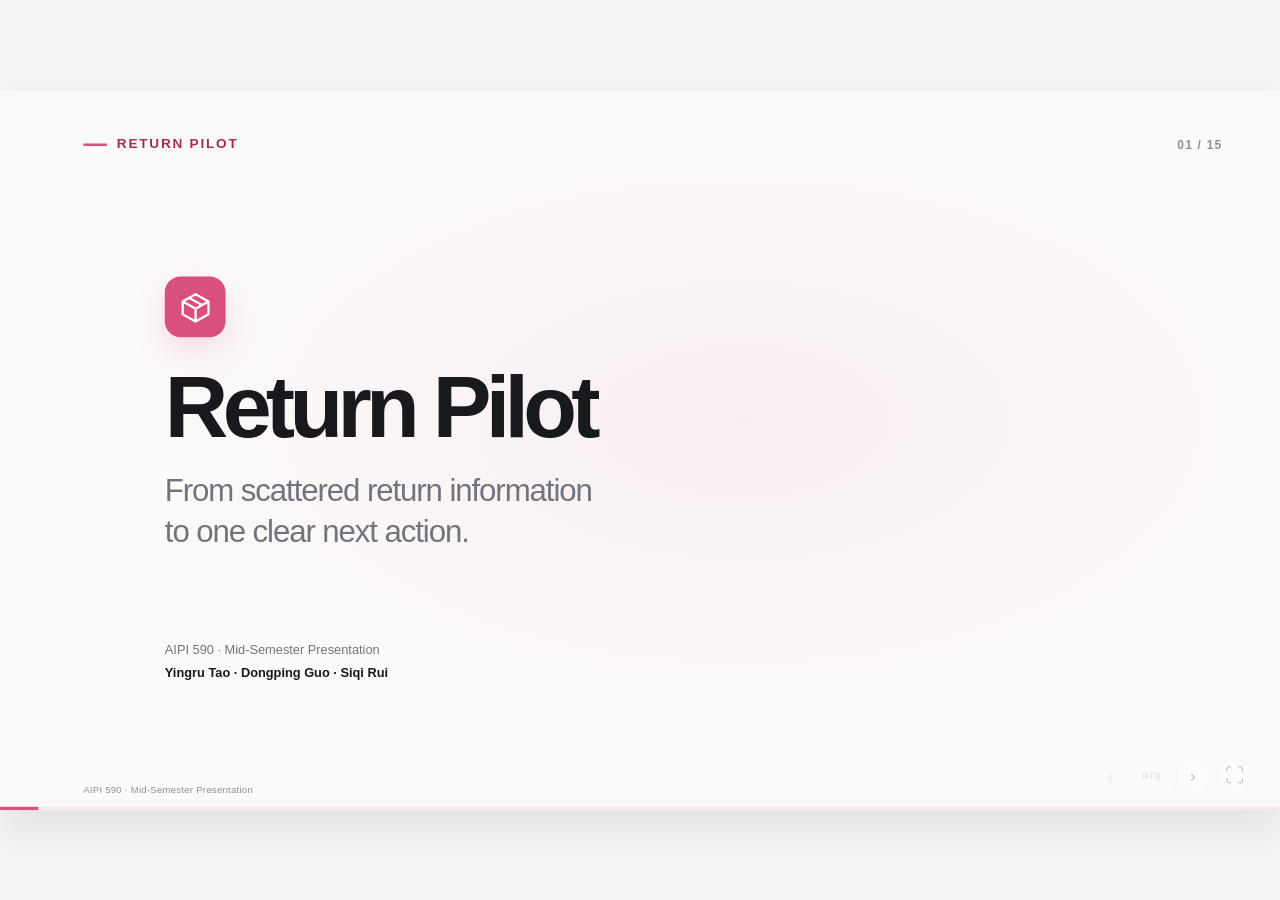
==== commit 85cb2191: "update on yingru part" ====
--- a/index.html
+++ b/index.html
@@ -30,7 +30,7 @@
   </defs></svg>
   <main class="viewport" aria-label="AIPI 590 presentation">
     <div id="deck" class="deck" data-scene="-1" data-step="0" data-phase="0" tabindex="-1">
-      <header class="topline"><p id="chapter" class="eyebrow">Return Pilot</p><span id="page-number">01 / 14</span></header>
+      <header class="topline"><p id="chapter" class="eyebrow">Return Pilot</p><span id="page-number">01 / 15</span></header>
       <section id="cover" class="scene-copy cover" aria-label="Return Pilot cover">
         <div class="cover-content">
           <span class="cover-mark" aria-hidden="true"><svg class="icon"><use href="#i-box"/></svg></span>
@@ -46,7 +46,7 @@
       <section id="solution" class="scene-copy" aria-label="Purchase information becomes an action plan" aria-hidden="true" inert>
         <div class="organize-intro"><p class="context-label">Same purchases. Same policies. Less manual work.</p><h2>We turn return information<br><span class="accent">into next actions.</span></h2></div>
         <div class="product-reveal"><span class="product-mark"><svg class="icon"><use href="#i-box"/></svg></span><h2>Return Pilot</h2><p>One place to manage<br>returns across retailers</p><span class="value-line">Less searching.<br>Less remembering.<br>A clear next action.</span></div>
-        <ol class="process-rail" aria-label="Information organization stages"><li>Gather</li><li>Find the details</li><li>Match each item</li><li>Order the actions</li></ol><p id="phase-caption" class="phase-caption" aria-live="polite"></p>
+        <p id="phase-caption" class="phase-caption" aria-live="polite"></p>
       </section>
       <!-- A single persistent group: the documents become tasks and then a concept thumbnail. -->
       <div id="materials" class="materials">
@@ -210,10 +210,10 @@
       </section>
       <section id="mvp" class="scene-copy mvp-scene" aria-label="MVP demonstration" aria-hidden="true" inert>
         <h2 class="persona-title">Our web MVP</h2>
-        <p class="persona-subtitle">One purchase, from review to a clear next action.</p>
-        <nav class="mvp-inline-nav" aria-label="MVP demo pages"><button data-inline-route="login">Login</button><button data-inline-route="today">Today</button><button data-inline-route="review">Purchase review</button><button data-inline-route="detail">Return task</button><button data-inline-route="plan">Plan</button><button data-inline-route="tracking">Tracking</button></nav>
+        <p class="persona-subtitle">Collect purchases. Make one plan. Follow every refund.</p>
+        <nav class="mvp-inline-nav" aria-label="MVP demo controls"><button data-inline-route="login">Login</button><a href="demo/index.html#login" target="_blank" rel="noopener">Open full demo ↗</a></nav>
         <iframe id="inline-mvp" class="mvp-inline-frame" src="demo/index.html#login" title="Interactive Return Pilot frontend prototype"></iframe>
-        <p class="mvp-disclosure">Sample policies and locations. Manual tracking. No live retailer or AI integrations.</p>
+        <p class="mvp-disclosure">Interactive demo · Sample receipt extraction, policies and drop-off locations · Manual tracking</p>
       </section>
       <section id="system" class="scene-copy overview-scene" aria-labelledby="system-title" aria-hidden="true" inert>
         <div class="overview-heading">
@@ -294,27 +294,67 @@
       <section id="experiment-setup" class="scene-copy experiment-scene" aria-label="Experiment setup" aria-hidden="true" inert>
         <h2 class="experiment-title">Experiment: Where does AI actually add value?</h2>
         <p class="experiment-subtitle">Same 20 return-planning cases · Same inputs · Four strategies · Two models</p>
-        <div class="harness-case"><span class="harness-number">20</span><strong>FIXED RETURN CASES</strong><span>Identical purchase context<br>and policy evidence</span></div>
-        <div class="harness-branches">
-          <div class="strategy-card"><b>A — RULES</b><span>Deterministic logic</span></div>
-          <div class="strategy-card"><b>B0 — BASIC</b><span>Base prompt</span></div>
-          <div class="strategy-card"><b>B1 — STRUCTURED</b><span>Structured decision prompt<br>+ worked example</span></div>
-          <div class="strategy-card"><b>C — HYBRID</b><span>B1 + deterministic validation<br>+ rule fallback</span></div>
-        </div>
-        <div class="harness-models"><span class="harness-label">EVALUATED MODELS</span><b>Qwen 3.7 Flash</b><b>GPT-6 Luna</b></div>
-        <div class="harness-measures"><span>Correct plan</span><span>Critical errors</span><span>Latency</span><span>Tokens</span><span>Cost</span></div>
-        <p class="experiment-scope">Planning layer only · Purchase context and policy evidence held constant</p>
+        <div class="setup-cases"><svg class="icon" aria-hidden="true"><use href="#i-receipt"/></svg><b>20</b><div><strong>Fixed return-planning cases</strong><p>Same purchase context and policy evidence</p></div></div>
+        <div class="setup-down setup-down-first" aria-hidden="true">&#8595;</div>
+        <div class="setup-strategies">
+          <div class="setup-baseline"><h3>RULES BASELINE</h3><div class="setup-strategy"><svg class="icon" aria-hidden="true"><use href="#i-page"/></svg><div><b>A</b><strong>RULES ONLY</strong><p>Deterministic baseline</p></div></div></div>
+          <div class="setup-llm"><h3>LLM-BASED APPROACHES <span aria-hidden="true"></span></h3><div class="setup-flow">
+            <div class="setup-strategy"><svg class="icon" aria-hidden="true"><use href="#i-mail"/></svg><div><b>B0</b><strong>BASIC PROMPT</strong><p>LLM baseline</p></div></div>
+            <span class="setup-next" aria-hidden="true">&#8594;</span>
+            <div class="setup-strategy"><svg class="icon" aria-hidden="true"><use href="#i-receipt"/></svg><div><b>B1</b><strong>STRUCTURED</strong><p>Decision flow + worked example</p></div></div>
+            <span class="setup-next" aria-hidden="true">&#8594;</span>
+            <div class="setup-strategy setup-hybrid"><svg class="icon" aria-hidden="true"><use href="#i-shield"/></svg><div><b>C</b><strong>HYBRID</strong><p>B1 + validation &amp; rule fallback</p></div></div>
+          </div></div>
+        </div>
+        <div class="setup-down setup-down-last" aria-hidden="true">&#8595;</div>
+        <div class="setup-evaluation">
+          <div class="setup-models"><h3>MODELS</h3><div><b><span class="setup-model-mark">Q</span>Qwen 3.7 Flash</b><b><span class="setup-model-mark setup-gpt">&#9678;</span>GPT-6 Luna</b></div></div>
+          <div class="setup-metrics"><h3>EVALUATION METRICS</h3><div><span><svg class="icon" aria-hidden="true"><use href="#i-check"/></svg>Correct plan</span><span><i>&#9651;</i>Critical errors</span><span><i>&#9687;</i>Latency</span><span><svg class="icon" aria-hidden="true"><use href="#i-box"/></svg>Tokens</span><span><i>$</i>Cost</span></div></div>
+        </div>
       </section>
       <section id="experiment-prompts" class="scene-copy experiment-scene" aria-label="Prompt engineering experiment" aria-hidden="true" inert>
-        <h2 class="experiment-title">Experiment: Prompt engineering changed model behavior.</h2>
-        <p class="experiment-subtitle">The model stayed the same. The instructions became more explicit.</p>
-        <div class="prompt-column-label prompt-v1-label">VERSION 1</div><div class="prompt-column-label prompt-v2-label">VERSION 2</div>
-        <div class="prompt-card prompt-b0-v1"><span class="prompt-tag">B0 · v1</span><h3>Baseline</h3><p>Shared task and JSON schema</p><small>No explicit decision order · no worked example</small></div>
-        <div class="prompt-card prompt-b1-v1"><span class="prompt-tag">B1 · v1</span><h3>Added checks</h3><p>+ Retailer and policy<br>+ Supported method<br>+ Dates and grouping</p><small>Additional checks · no worked example</small></div>
-        <div class="prompt-improvements"><span>CLEARER SEMANTICS</span><i>+</i><strong>6-STEP<br>DECISION FLOW</strong><i>+</i><span>COMPLETE WORKED EXAMPLE</span></div>
-        <div class="prompt-card prompt-b0-v2"><span class="prompt-tag">B0 · v2</span><h3>Revised foundation</h3><p class="prompt-code-list">Clearer schema semantics<br>Input <em>·</em> output <em>·</em> method <em>·</em> dates <em>·</em> plan</p></div>
-        <div class="prompt-card prompt-b1-v2"><span class="prompt-tag">B1 · v2</span><h3>Structured decision flow</h3><p class="prompt-steps">01&nbsp; Establish context<br>02&nbsp; Apply policy &amp; dates<br>03&nbsp; Choose next path<br>04&nbsp; Build executable instructions<br>05&nbsp; Assemble the plan<br>06&nbsp; Final consistency check</p><strong>+ WORKED EXAMPLE</strong></div>
-        <div class="prompt-result"><div class="improvement-row"><span>Qwen 3.7 Flash</span><div class="improvement-track" style="--from:5%;--to:60%"><i></i><b class="improvement-start">5%</b><b class="improvement-end">60%</b></div><strong>+55 pts</strong></div><div class="improvement-row"><span>GPT-6 Luna</span><div class="improvement-track" style="--from:50%;--to:65%"><i></i><b class="improvement-start">50%</b><b class="improvement-end">65%</b></div><strong>+15 pts</strong></div><p>Same model. Same cases. More explicit decision structure.</p></div>
+        <h2 class="experiment-title">Experiment: Structured prompting improved planning accuracy.</h2>
+        <p class="experiment-subtitle">Same models. Same 20 cases. More explicit decision structure.</p>
+        <div class="pe-methods">
+          <div class="pe-foundation">
+            <h3>B0 &mdash; Foundational Prompt</h3>
+            <p class="pe-concept">What the model should do</p>
+            <dl class="pe-techniques">
+              <div><dt>Role &amp; Task Framing</dt><dd>Define the assistant's role and planning objective.</dd></div>
+              <div><dt>Context &amp; Constraints</dt><dd>Set evidence, policy boundaries, and restrictions.</dd></div>
+              <div><dt>Structured Output</dt><dd>Require a consistent JSON schema.</dd></div>
+            </dl>
+          </div>
+          <span class="pe-arrow pe-reveal-one" aria-hidden="true">&rarr;</span>
+          <div class="pe-structured pe-reveal-one">
+            <h3>B1 &mdash; Structured Prompt</h3>
+            <p class="pe-concept">How the model should decide</p>
+            <span class="pe-retained">B0 foundation retained &middot; three added techniques</span>
+            <dl class="pe-techniques">
+              <div><dt><span>01</span> Structured Reasoning</dt><dd>Explicit internal decision procedure (CoT-style).</dd></div>
+              <div><dt><span>02</span> Example-Based Prompting</dt><dd>One complete worked example (one-shot).</dd></div>
+              <div><dt><span>03</span> Self-Verification</dt><dd>Prompt-level consistency check before final output.</dd></div>
+            </dl>
+          </div>
+        </div>
+        <div class="pe-results pe-reveal-two">
+          <h3>CORRECT PLANS &middot; B0 VS B1</h3>
+          <div class="pe-model-results">
+            <figure class="pe-model" aria-label="Qwen 3.7 Flash: B0 5 percent, 1 of 20; B1 60 percent, 12 of 20. Improvement of 55 percentage points.">
+              <figcaption><strong>Qwen 3.7 Flash</strong><b>+55 <span>pp</span></b></figcaption>
+              <div class="pe-bar-row"><span>B0</span><div class="pe-bar-track"><i style="width:5%"></i></div><strong>5% <small>(1/20)</small></strong></div>
+              <div class="pe-bar-row pe-b1"><span>B1</span><div class="pe-bar-track"><i style="width:60%"></i></div><strong>60% <small>(12/20)</small></strong></div>
+              <div class="pe-scale" aria-hidden="true"><span>0%</span><span>50%</span><span>100%</span></div>
+            </figure>
+            <figure class="pe-model" aria-label="GPT-6 Luna: B0 50 percent, 10 of 20; B1 65 percent, 13 of 20. Improvement of 15 percentage points.">
+              <figcaption><strong>GPT-6 Luna</strong><b>+15 <span>pp</span></b></figcaption>
+              <div class="pe-bar-row"><span>B0</span><div class="pe-bar-track"><i style="width:50%"></i></div><strong>50% <small>(10/20)</small></strong></div>
+              <div class="pe-bar-row pe-b1"><span>B1</span><div class="pe-bar-track"><i style="width:65%"></i></div><strong>65% <small>(13/20)</small></strong></div>
+              <div class="pe-scale" aria-hidden="true"><span>0%</span><span>50%</span><span>100%</span></div>
+            </figure>
+          </div>
+          <p class="pe-takeaway">Same models. Same cases. Better decision structure.<span>pp = percentage points</span></p>
+        </div>
       </section>
       <section id="experiment-results" class="scene-copy experiment-scene" aria-label="Experiment results and rules baseline" aria-hidden="true" inert>
         <h2 class="experiment-title">Experiment: The result changed how we divide the work.</h2>
@@ -325,10 +365,6 @@
               <h3 id="evidence-chart-title">Correct executable plan (%)</h3>
               <div class="evidence-legend"><span><i class="evidence-qwen"></i>Qwen 3.7 Flash</span><span><i class="evidence-gpt"></i>GPT-6 Luna</span></div>
             </figcaption>
-            <div class="evidence-gains evidence-reveal-one">
-              <div class="evidence-gain"><span>PROMPT STRUCTURE</span><p>Qwen <b>+55 pts</b><em>·</em> GPT <b>+15 pts</b></p><i aria-hidden="true"></i></div>
-              <div class="evidence-gain"><span>VALIDATION + FALLBACK</span><p>Qwen <b>+25 pts</b><em>·</em> GPT <b>+35 pts</b></p><i aria-hidden="true"></i></div>
-            </div>
             <div class="evidence-plot" role="img" aria-label="Correct executable plans on 20 cases. Qwen 3.7 Flash: B0 5%, 1/20; B1 60%, 12/20; C 85%, 17/20. GPT-6 Luna: B0 50%, 10/20; B1 65%, 13/20; C 100%, 20/20.">
               <div class="evidence-gridline evidence-grid-100"><span>100</span></div>
               <div class="evidence-gridline evidence-grid-50"><span>50</span></div>
@@ -343,12 +379,11 @@
                   <div class="evidence-group-label"><strong>B1</strong><small>STRUCTURED</small></div>
                 </div>
                 <div class="evidence-group evidence-final-group">
-                  <div class="evidence-bars"><div class="evidence-bar evidence-qwen" style="height:85%"><span><b>85%</b><small>17/20</small></span></div><div class="evidence-bar evidence-gpt" style="height:100%"><span><b>100%</b><small>20/20</small></span></div></div>
+                  <div class="evidence-bars"><div class="evidence-bar evidence-qwen" style="height:70%"><span><b>70%</b><small>14/20</small></span></div><div class="evidence-bar evidence-gpt" style="height:100%"><span><b>100%</b><small>20/20</small></span></div></div>
                   <div class="evidence-group-label"><strong>C</strong><small>HYBRID · FINAL SYSTEM</small></div>
                 </div>
               </div>
             </div>
-            <p class="evidence-footnote">C = final system correctness, including rule fallback.</p>
           </figure>
           <aside class="evidence-reference" aria-label="Rules benchmark and supporting evidence">
             <div class="evidence-benchmark">
@@ -368,7 +403,6 @@
               <p class="evidence-loc">~116 rule-logic LOC</p>
               <p class="evidence-example">Nike QR already initiated<br><span>→ explicit 21-day handoff rule</span></p>
               <h3>Rules are strongest where<br>correctness is computable.</h3>
-              <p class="evidence-coverage-note">High accuracy comes with explicit coverage.</p>
             </div>
           </aside>
         </div>
@@ -378,58 +412,58 @@
           <p><b>RULES</b><span>Enforce what is computable</span></p>
         </div>
       </section>
-      <section id="experiment-decision" class="scene-copy experiment-scene" aria-label="Token economics and system decision" aria-hidden="true" inert>
-        <h2 class="experiment-title">Experiment: Token economics and system decision</h2>
-        <p class="experiment-subtitle">Model cost → Responsibility → Architecture principle</p>
-        <div class="decision-layout">
-          <div class="decision-economics">
-            <h3 class="decision-section-label">MODEL COST <span>PER CASE · B1 → C</span></h3>
-            <div class="decision-cost-track">
-              <h4>QWEN 3.7 FLASH</h4>
-              <div class="decision-cost-comparison">
-                <div class="decision-cost-point"><span>B1</span><p><strong>~16.5K</strong> tokens</p><b>~¥0.00375</b><div class="decision-token-meter" aria-hidden="true"><i style="width:98.8%"></i></div></div>
-                <div class="decision-cost-delta"><i aria-hidden="true"></i><span>+~0.2K tokens<br>+~¥0.00003</span></div>
-                <div class="decision-cost-point decision-cost-final"><span>C</span><p><strong>~16.7K</strong> tokens</p><b>~¥0.00378</b><div class="decision-token-meter" aria-hidden="true"><i></i><em style="width:1.2%"></em></div></div>
-              </div>
-            </div>
-            <div class="decision-cost-track">
-              <h4>GPT-6 LUNA</h4>
-              <div class="decision-cost-comparison">
-                <div class="decision-cost-point"><span>B1</span><p><strong>~16.8K</strong> tokens</p><b>~$0.00189</b><div class="decision-token-meter" aria-hidden="true"><i style="width:98.82%"></i></div></div>
-                <div class="decision-cost-delta"><i aria-hidden="true"></i><span>+~0.2K tokens<br>+~$0.00002</span></div>
-                <div class="decision-cost-point decision-cost-final"><span>C</span><p><strong>~17.0K</strong> tokens</p><b>~$0.00191</b><div class="decision-token-meter" aria-hidden="true"><i></i><em style="width:1.18%"></em></div></div>
-              </div>
-            </div>
-            <p class="decision-local-validation">C adds local validation —<br><strong>not another model call.</strong></p>
-          </div>
-          <div class="decision-system-area">
-            <div class="decision-economic-takeaway">
-              <p>BIG RELIABILITY GAIN</p>
-              <h3>Small model-cost<br>change.</h3>
-              <span>B1 → C</span>
-              <div class="decision-reliability"><p><span>Qwen</span><strong>+25 pts</strong></p><p><span>GPT</span><strong>+35 pts</strong></p></div>
-            </div>
-            <div class="decision-system decision-reveal-one" role="group" aria-label="System responsibility: the LLM interprets and proposes a decision. Guardrails check for conflicts. Valid decisions are accepted; conflicts fall back to deterministic rules.">
-              <h3 class="decision-section-label">RESPONSIBILITY <span>ONE CONNECTED SYSTEM</span></h3>
-              <div class="decision-llm"><div><span>INTERPRET</span><h4>LLM</h4></div><p>Variable wording<br>Ambiguous context<br>Policy interpretation</p></div>
-              <div class="decision-proposal"><i aria-hidden="true"></i><span>proposed decision</span></div>
-              <div class="decision-guardrails"><div><span>PROTECT</span><h4>GUARDRAILS</h4></div><p>Detect conflicts<br>Safe fallback · No blind retry</p></div>
-              <div class="decision-valid"><span>valid</span><i aria-hidden="true"></i><strong>Accept</strong></div>
-              <div class="decision-conflict"><span>conflict</span><i aria-hidden="true"></i></div>
-              <div class="decision-rules"><div><span>ENFORCE</span><h4>RULES</h4></div><p>Computable constraints<br>Required fields<br>State transitions</p></div>
-            </div>
-          </div>
-        </div>
-        <div class="decision-principle decision-reveal-two">
-          <span>PRODUCT PRINCIPLE</span>
-          <div><h3><span>AI handles ambiguity.</span> Rules enforce certainty.</h3><p>Model choice changes the ceiling. Architecture determines what we trust.</p></div>
+      <section id="experiment-economics" class="scene-copy experiment-scene" aria-label="Token economics" aria-hidden="true" inert>
+        <h2 class="experiment-title">Experiment: Token Economics</h2>
+        <p class="experiment-subtitle">Model quality comes with a measurable cost trade-off.</p>
+        <div class="economics-models">
+          <article class="economics-model"><h3>Qwen 3.7 Flash</h3>
+            <div class="economics-comparison">
+              <div class="economics-stage"><h4>B1</h4><p><b>~16.5K</b> tokens</p><strong>$0.000570</strong><span>/ case</span></div>
+              <i class="economics-arrow" aria-hidden="true">&rarr;</i>
+              <div class="economics-stage economics-c"><h4>C</h4><p><b>~16.7K</b> tokens</p><strong>$0.000575</strong><span>/ case</span></div>
+            </div>
+            <p class="economics-increment"><b>+$0.000005 / case</b><span>+202 total tokens</span></p>
+          </article>
+          <article class="economics-model"><h3>GPT-6 Luna</h3>
+            <div class="economics-comparison">
+              <div class="economics-stage"><h4>B1</h4><p><b>~16.8K</b> tokens</p><strong>$0.00189</strong><span>/ case</span></div>
+              <i class="economics-arrow" aria-hidden="true">&rarr;</i>
+              <div class="economics-stage economics-c"><h4>C</h4><p><b>~17.0K</b> tokens</p><strong>$0.00191</strong><span>/ case</span></div>
+            </div>
+            <p class="economics-increment"><b>+$0.00002 / case</b></p>
+          </article>
+        </div>
+        <div class="economics-conclusion ending-reveal-one">
+          <div class="economics-ratio"><span>GPT &asymp;</span><strong>3.3&times;</strong><span>Qwen model cost / case</span></div>
+          <p class="economics-ratio-detail">B1: $0.00189 / $0.000570 &asymp; 3.32&times; <span>&middot;</span> C: $0.00191 / $0.000575 &asymp; 3.32&times;</p>
+          <h3>Higher model quality comes at ~3.3&times; the API cost.</h3>
+        </div>
+      </section>
+      <section id="challenges-priorities" class="scene-copy experiment-scene" aria-label="Challenges and next priorities" aria-hidden="true" inert>
+        <h2 class="experiment-title">Challenges &amp; Next Priorities</h2>
+        <p class="experiment-subtitle">What we learned while building &mdash; and where we go next.</p>
+        <div class="closing-challenges">
+          <h3>CHALLENGES</h3>
+          <ol>
+            <li><span aria-hidden="true">01</span><p>Our initial prompts listed requirements without enough structure, which led to poor model outputs.</p></li>
+            <li><span aria-hidden="true">02</span><p>GPT performed better in our evaluation, but costs about 3.3&times; more than Qwen and still requires substantial policy context.</p></li>
+            <li><span aria-hidden="true">03</span><p>We had to decide both whom to recruit and which research method would give us the most useful product feedback.</p></li>
+          </ol>
+        </div>
+        <div class="closing-priorities">
+          <h3>NEXT PRIORITIES</h3>
+          <div class="closing-priority-grid">
+            <article><h4>Smarter Agent Harness</h4><p>Better retrieval, context filtering, and tool use</p><small>Send only relevant policy evidence to the model.</small></article>
+            <article><h4>Privacy</h4><p>Narrower access, stronger protection, clearer user controls</p><small>Define data boundaries, storage, permissions, and user choice.</small></article>
+            <article><h4>Mobile Experience</h4><p>Bring return instructions and progress tracking on the go</p><small>Receipt capture &middot; Quick instructions &middot; Progress updates</small></article>
+          </div>
         </div>
       </section>
       <footer class="chrome"><span id="step-label" class="step-label">AIPI 590 · Mid-Semester Presentation</span><nav class="controls" aria-label="Presentation navigation"><button id="prevBtn" aria-label="Previous step" title="Previous step (←)">‹</button><span id="step-count">0 / 0</span><button id="nextBtn" aria-label="Next step" title="Next step (→ / Space)">›</button><button id="fullBtn" aria-label="Toggle fullscreen" title="Fullscreen (F)">⛶</button></nav><div class="progress-track" role="progressbar" aria-label="Presentation progress" aria-valuemin="0" aria-valuemax="100" aria-valuenow="0"><div id="progressBar"></div></div></footer>
       <p id="status" class="sr-only" role="status" aria-live="polite"></p>
     </div>
   </main>
-  <dialog id="demo-overlay" aria-label="Return Pilot Web demo"><div class="demo-toolbar"><span>Return Pilot · Web prototype</span><a href="demo/index.html#today" target="_blank" rel="noopener">Open in new tab ↗</a><button id="close-demo">← Back to presentation</button></div><iframe id="demo-frame" title="Return Pilot Web prototype" data-src="demo/index.html#today"></iframe></dialog>
+  <dialog id="demo-overlay" aria-label="Return Pilot Web demo"><div class="demo-toolbar"><span>Return Pilot · Web prototype</span><a href="demo/index.html#login" target="_blank" rel="noopener">Open in new tab ↗</a><button id="close-demo">← Back to presentation</button></div><iframe id="demo-frame" title="Return Pilot Web prototype" data-src="demo/index.html#login"></iframe></dialog>
   <dialog id="image-overlay" aria-label="Actual Web prototype screenshot"><button id="close-image">Close preview ×</button><img src="assets/images/prototype-today.png" alt="Actual Return Pilot Today page captured from the local Web prototype"><p>Actual Web prototype · Sample data</p></dialog>
   <aside class="presenter-notes" hidden>
     <section data-scene="2"><h2>画面一 · 约20秒</h2><p>我们关注的是需要处理多个商家退货的网购用户。比如一个学生，购买信息在邮件、小票和截图里，政策与操作步骤又在不同商家页面上。用户需要自己把这些信息拼起来，再决定先做什么。</p></section>
@@ -438,11 +472,12 @@
     <section data-scene="5"><h2>Customer persona · Emma · 约30秒</h2><p>这三个人物是我们拟定的用户与反馈假设，还不是访谈结果。Emma 是经常跨商家购物的研究生。她的痛点不只是忘记截止时间，而是每次退货都要重新翻邮件、小票和政策，才能拼出商品、到货时间和操作要求。第一次点击，把同一批购买凭证变成有顺序的任务；第二次点击强调临近期限的行动，同时保留缺少日期的未确认状态。她预期会满意，因为产品减少了重复查找和自己记忆的负担。</p></section>
     <section data-scene="6"><h2>Customer persona · Ryan · 约30秒</h2><p>Ryan 是重视隐私的软件工程师。他认为产品有用，但担心为了几件退货就授权整个邮箱。第一次点击只突出订单邮件，并显示转发单封订单、上传小票和手动输入三种选择；第二次点击说明这种输入设计不要求全邮箱授权。这是后面 architecture 可以回应的具体访问范围问题，但不是已经完成的安全认证，也不代表加密、删除或数据保留机制已经实现。</p></section>
     <section data-scene="7"><h2>Customer persona · Maya · 约30秒</h2><p>Maya 是在工作与通勤之间办理退货的上班族。网页方便在家规划，但投递和查看凭证发生在外面。第一次点击出现手机端概念，用于查看步骤、拍摄凭证和更新进度；第二次点击把桌面与手机的同一批任务关联起来，作为未来扩展。最后用价值、信任、下一步三个词总结，并衔接后面的 architecture 或 future work。手机端尚未交付，图中是概念。</p></section>
-    <section data-scene="8"><h2>MVP demonstration · 约90秒</h2><p>Let me show you our current web MVP. We will follow one example: returning a pair of wireless headphones. On the Today page, the user can see the next action and the approaching deadline. In purchase review, they can check and edit the purchase details before proceeding. The return task brings the deadline, estimated refund, and next step together. The plan page shows what to prepare and groups sample returns into drop-off stops. Finally, the user can update the return status and follow its progress toward a refund. These interactions demonstrate the intended user journey. Policies and locations are sample data, tracking is manual, and the AI and retailer integrations are future work.</p></section>
+    <section data-scene="8"><h2>MVP demonstration · 约90秒</h2><p>Enter the demo from Login. Purchases brings the fur jacket, cup, rain boots, and phone case together. Each item shows its return status; select eligible items and leave expired purchases out. Click Add purchase, then Try sample receipt. Review the headphones and save them to Purchases. Click Build my return plan: compatible returns are grouped by drop-off location and the nearest deadline comes first. Counts, amounts, and stops come from the selected items. Continue to Tracking and mark a drop-off to show how the same plan becomes trackable actions, all the way to a confirmed refund. Receipt extraction, prices, policies and drop-off locations are samples; tracking is updated manually.</p></section>
     <section data-scene="11"><h2>实验设置 · 约15–20秒</h2><p>我们只测规划层，把购买背景和政策证据固定在同样的 20 个案例里。四种策略分别是规则、基础提示、结构化提示，以及结构化提示加确定性验证和规则回退；两个模型接受相同输入。这样要回答的是 AI 在哪里真正增加价值。</p></section>
-    <section data-scene="12"><h2>提示词变化 · 约25–30秒</h2><p>先看旧版提示词：定义较少，只有几个附加检查。一次点击后，右侧出现更清楚的字段语义、明确的六步决策流程和一个完整示例。再次点击，两条提升线显示两个模型在相同案例上的进步。关键是决策结构更明确，而不只是提示词变长。</p></section>
+    <section data-scene="12"><h2>Prompt engineering &middot; B0 foundation &rarr; B1 techniques &rarr; measured improvement</h2><p>First, we tested whether prompt engineering alone could improve planning accuracy. Our baseline prompt already defined the role, task, constraints, and output schema.</p><p>For B1, we added structured reasoning, one complete worked example, and an explicit consistency check.</p><p>With the same models and the same 20 cases, Qwen improved from 5% to 60%, while GPT improved from 50% to 65%. This suggests that clearer decision structure can significantly improve planning accuracy, although prompt engineering alone does not eliminate errors.</p></section>
     <section data-scene="13"><h2>准确率与规则基线 · 约30–35秒</h2><p>图表先给出 B0、B1、C 在两个模型上的完整结果，规则基线为 20/20。第一步标出结构化提示和确定性验证各自带来的提升；C 是包含规则回退的最终系统正确率。第二步看规则基线达到 20/20 所需的显式检查、分支和例外覆盖。</p></section>
-    <section data-scene="14"><h2>成本与系统分工 · 约15–20秒</h2><p>B1 到 C 的模型成本只小幅增加，因为验证在本地完成，没有第二次 LLM 修复调用。由此确定产品分工：LLM 解释可变措辞和歧义，规则执行可计算约束，护栏检测冲突并安全回退。AI 处理歧义，规则保证确定性。</p></section>
+    <section data-scene="14"><h2>Token economics &middot; model cost trade-off</h2><p>Token economics gave us another trade-off. GPT performed better in our evaluation, but it is also around 3.3 times the model API cost of Qwen per case. Qwen B1 costs $0.000570 and C costs $0.000575; GPT B1 costs $0.00189 and C costs $0.00191. The ratios are approximately 3.32 at both B1 and C. Qwen uses approximately 16.5K to 16.7K tokens, a total increase of 202, while GPT uses approximately 16.8K to 17.0K.</p><p>Click once to reveal the cross-model comparison. Within each model, moving from B1 to C adds very little model cost because validation runs locally without another LLM repair call. The increments are $0.000005 for Qwen and $0.00002 for GPT per case. These are estimated model API costs, excluding infrastructure, engineering, and broader operating costs.</p><p>For the MVP, we may still prioritize reliability, but one optimization opportunity is reducing unnecessary input context, for example retrieving only relevant parts of retailer policies rather than sending all policy content. This does not finalize GPT as our production model or establish that higher cost automatically creates better business value.</p></section>
+    <section data-scene="15"><h2>Challenges &amp; next priorities &middot; 30&ndash;40 seconds</h2><p>We faced three main challenges. First, our initial prompts were unstructured, so we improved them through structured prompt engineering. Second, GPT performed better, but at about 3.3 times the model API cost. We may still prioritize reliability while reducing unnecessary policy context and input tokens; we have not finalized a production model. Third, we had to decide how to approach customer discovery. We chose interviews with everyday shoppers because this consumer problem benefits from deeper qualitative feedback to shape the MVP.</p><p>Click once: next, we want to improve our agent harness through targeted retrieval, context filtering, and tool use; strengthen privacy protections; and explore mobile support. Privacy improvements and mobile remain future work.</p></section>
   </aside>
   <script src="assets/personas.js"></script>
   <script src="assets/mvp.js"></script>
--- a/assets/presentation.css
+++ b/assets/presentation.css
@@ -26,14 +26,14 @@
 #product-screenshot{width:300px;height:262px;transform:translate(1180px,780px) rotate(8deg)}#product-screenshot.shown{transform:translate(1170px,493px) rotate(4deg);transition-delay:.10s}#product-screenshot .item-identity h3{font-size:23px}
 .policy{width:360px;height:167px;padding:18px 22px;border-top-width:3px;box-shadow:var(--shadow-sm)}.policy .document-type{font-size:14px;margin-bottom:13px;height:22px}.policy p{font-size:14px;line-height:1.45;color:var(--muted);margin-top:6px}.policy p b{color:var(--ink);font-weight:650}.policy-code{display:block;color:var(--item-color);font-size:12px;margin-top:8px;font-weight:650}#policy-a{transform:translate(300px,895px) rotate(-7deg)}#policy-a.shown{transform:translate(328px,659px) rotate(-3deg)}#policy-b{transform:translate(790px,895px) rotate(8deg)}#policy-b.shown{transform:translate(738px,668px) rotate(3deg);transition-delay:.14s}
 .illustration-label{position:absolute;left:104px;bottom:47px;font-size:14px;color:var(--muted-2);transition:transform .85s var(--ease);z-index:8}.organize-intro{position:absolute;left:425px;top:330px;transition:opacity .4s var(--ease),transform .6s var(--ease)}.organize-intro h2{font-size:76px;letter-spacing:-.055em;line-height:1;margin-top:20px}.organizing .organize-intro{opacity:0;transform:translateY(-20px)}
-.process-rail{position:absolute;left:104px;top:120px;right:104px;display:flex;gap:38px;list-style:none;padding:0;margin:0;opacity:0;transform:translateY(12px);transition:opacity .4s,transform .5s var(--ease)}.organizing .process-rail{opacity:1;transform:none}.process-rail li{font-size:17px;color:var(--muted-2);border-bottom:2px solid transparent;padding-bottom:13px;transition:color .3s,border-color .3s}.process-rail li.active{color:var(--brand-ink);border-color:var(--brand);font-weight:650}.process-rail li.past{color:var(--brand)}.phase-caption{position:absolute;top:752px;left:104px;right:104px;text-align:center;font-size:21px;color:var(--muted);opacity:0;transition:opacity .4s}.organizing .phase-caption{opacity:1}
+.phase-caption{position:absolute;top:752px;left:104px;right:104px;text-align:center;font-size:21px;color:var(--muted);opacity:0;transition:opacity .4s}.organizing .phase-caption{opacity:1}
 .gather #order-email{width:350px;height:288px;transform:translate(625px,255px) rotate(0);transition-delay:0s}.gather #purchase-receipt{width:310px;height:352px;transform:translate(245px,240px) rotate(0)}.gather #product-screenshot{width:310px;height:280px;transform:translate(1045px,265px) rotate(0);transition-delay:.08s}.gather #policy-a{transform:translate(956px,564px) rotate(0);transition-delay:.12s}.gather #policy-b{transform:translate(285px,602px) rotate(0);transition-delay:.16s}
 .highlight .name-field,.highlight .date-field,.highlight .policy .field{background:var(--item-soft);box-shadow:0 0 0 5px var(--item-soft);color:var(--ink)}.highlight .missing{box-shadow:0 0 0 2px #b68a4566}
 .merged #policy-a{transform:translate(875px,406px) rotate(0) scale(.2);opacity:0;transition-delay:0s}.merged #policy-b{transform:translate(242px,424px) rotate(0) scale(.2);opacity:0;transition-delay:.1s}.provenance{position:absolute;left:24px;right:24px;bottom:15px;font-size:12px;color:var(--muted);opacity:0;transform:translateY(10px);transition:opacity .4s,transform .5s var(--ease)}.provenance span{color:var(--item-color);font-weight:700}.merged .provenance{opacity:1;transform:none}.merged .receipt-bars{opacity:0}
 .action-details{position:absolute;left:300px;top:22px;right:16px;opacity:0;transform:translateY(12px);transition:opacity .45s var(--ease),transform .6s var(--ease)}.action-heading{display:flex;gap:12px;align-items:center}.action-heading h4{font-size:27px;line-height:1.12;letter-spacing:-.033em;font-weight:750}.priority{display:grid;place-items:center;width:25px;height:25px;border-radius:50%;color:var(--brand-ink);background:var(--brand-soft);font-size:13px;flex-shrink:0}.action-details p{font-size:17px;color:var(--muted);margin:8px 0 10px 37px}.task-status{display:inline-block;margin-left:37px;color:var(--brand-ink);background:var(--brand-soft);font-size:12px;padding:5px 9px;border-radius:5px;font-weight:650}.task-status.uncertain{background:var(--warning-soft);color:var(--warning)}.task-status.neutral{background:var(--surface-soft);color:var(--muted)}
 .tasks .purchase{width:800px!important;height:140px!important;border-radius:14px;border-top-width:1px;border-left:4px solid var(--item-color);box-shadow:0 7px 18px rgba(24,25,29,.04)}.tasks #order-email{transform:translate(662px,438px) rotate(0);transition-delay:0s}.tasks #purchase-receipt{transform:translate(662px,278px) rotate(0);transition-delay:.07s}.tasks #product-screenshot{transform:translate(662px,598px) rotate(0);transition-delay:.14s}.tasks .document-type,.tasks .source-details{opacity:0;transform:translateY(-15px)}.tasks .item-identity{top:24px;left:21px;right:auto;width:258px}.tasks .item-identity h3{font-size:19px!important;max-width:190px}.tasks .item-art{width:43px!important;height:48px!important}.tasks .retailer{font-size:12px}.tasks .action-details{opacity:1;transform:none;transition-delay:.28s}.tasks .provenance{font-size:11px;left:21px;right:auto;width:263px;line-height:1.4;bottom:18px}.tasks .provenance span{display:block}.tasks .field{background:transparent;box-shadow:none}.tasks #policy-a{transform:translate(928px,442px) rotate(0) scale(.13)}.tasks #policy-b{transform:translate(938px,330px) rotate(0) scale(.13)}
 .sorted #order-email{transform:translate(662px,265px) rotate(0)}.sorted #purchase-receipt{transform:translate(662px,423px) rotate(0)}.sorted #product-screenshot{transform:translate(662px,581px) rotate(0)}.plan-paper{position:absolute;left:630px;top:186px;width:865px;height:578px;border:1px solid var(--brand-border);border-radius:23px;background:rgba(255,255,255,.57);box-shadow:var(--shadow-sm);opacity:0;transform:translateY(15px);transition:opacity .5s var(--ease),transform .6s var(--ease)}.tasks .plan-paper{opacity:1;transform:none}.plan-heading{position:absolute;left:32px;right:32px;top:27px;display:flex;align-items:center;justify-content:space-between}.plan-heading h3{font-size:28px;letter-spacing:-.035em}.plan-heading span{font-size:14px;color:var(--muted)}.plan-foot{position:absolute;left:32px;bottom:17px;color:var(--muted);font-size:13px}
-.product-reveal{position:absolute;left:104px;top:273px;width:490px;opacity:0;transform:translateY(18px);transition:opacity .5s var(--ease),transform .65s var(--ease)}.branded .product-reveal{opacity:1;transform:none}.product-mark{display:grid;place-items:center;background:var(--brand);color:white;width:69px;height:69px;border-radius:18px;margin-bottom:29px;box-shadow:0 14px 35px rgba(217,79,125,.18)}.product-mark .icon{width:39px;height:39px}.product-reveal h2{font-size:67px;font-weight:780;letter-spacing:-.055em;line-height:1.06;white-space:nowrap}.product-reveal>p{font-size:27px;line-height:1.35;color:var(--muted);margin-top:18px;letter-spacing:-.025em}.value-line{display:block;font-size:19px;line-height:1.55;color:var(--brand-ink);margin-top:31px}.branded .process-rail{opacity:.65}.branded .phase-caption{opacity:0}
+.product-reveal{position:absolute;left:104px;top:273px;width:490px;opacity:0;transform:translateY(18px);transition:opacity .5s var(--ease),transform .65s var(--ease)}.branded .product-reveal{opacity:1;transform:none}.product-mark{display:grid;place-items:center;background:var(--brand);color:white;width:69px;height:69px;border-radius:18px;margin-bottom:29px;box-shadow:0 14px 35px rgba(217,79,125,.18)}.product-mark .icon{width:39px;height:39px}.product-reveal h2{font-size:67px;font-weight:780;letter-spacing:-.055em;line-height:1.06;white-space:nowrap}.product-reveal>p{font-size:27px;line-height:1.35;color:var(--muted);margin-top:18px;letter-spacing:-.025em}.value-line{display:block;font-size:19px;line-height:1.55;color:var(--brand-ink);margin-top:31px}.branded .phase-caption{opacity:0}
 /* The full plan scales as one persistent object into the progress composition. */
 [data-visual-scene="2"] .materials{transform:translate(-205px,374px) scale(.48)}[data-visual-scene="2"] .illustration-label{transform:translate(0,-93px);font-size:14px}[data-visual-scene="2"] .plan-foot{display:none}[data-visual-scene="2"] .plan-paper{height:559px}[data-visual-scene="2"] .action-heading h4{font-size:29px}[data-visual-scene="2"] .task-status{font-size:15px}[data-visual-scene="2"] .action-details p{font-size:19px}[data-visual-scene="2"] .plan-heading h3{font-size:32px}
 .progress-title{position:absolute;left:104px;top:125px;font-size:56px;line-height:1.1;font-weight:760;letter-spacing:-.05em}.idea{position:absolute;left:104px;top:269px;width:420px;opacity:0;transform:translateY(15px);transition:opacity .5s,transform .65s var(--ease)}[data-visual-scene="2"] .idea{opacity:1;transform:none}.idea .context-label{font-size:15px;text-transform:uppercase;letter-spacing:.1em;color:var(--brand-ink);font-weight:750}.idea>p{font-size:35px;line-height:1.2;letter-spacing:-.036em;margin-top:19px;font-weight:650}.idea-rule{width:40px;height:2px;background:var(--brand-border);margin:30px 0 28px}.concept-label{font-size:17px;color:var(--muted)}
@@ -144,7 +144,6 @@
 #experiment-prompts .improvement-track i{height:7px;top:23px}
 #experiment-prompts .prompt-result>p{font-size:17px;margin-top:6px}
 
-[data-scene-id="experiment-decision"] .materials,[data-scene-id="experiment-decision"] .illustration-label{visibility:hidden}
 
 /* Experiment results and decision: a persistent evidence chart, followed by the system decision. */
 #experiment-results .evidence-layout {
@@ -159,14 +158,7 @@
 #experiment-results .evidence-legend i { width: 12px; height: 12px; border-radius: 3px; }
 #experiment-results .evidence-qwen { background: color-mix(in srgb, var(--ink) 78%, var(--bg)); }
 #experiment-results .evidence-gpt { background: var(--brand); }
-#experiment-results .evidence-gains { position: absolute; left: 20.5%; right: 13%; top: 60px; display: grid; grid-template-columns: 1fr 1fr; gap: 26px; }
-#experiment-results .evidence-gain { color: var(--brand-ink); }
-#experiment-results .evidence-gain > span { font-size: 15px; font-weight: 780; letter-spacing: .045em; }
-#experiment-results .evidence-gain p { margin-top: 8px; font-size: 17px; white-space: nowrap; }
-#experiment-results .evidence-gain em { font-style: normal; padding: 0 9px; color: var(--brand); }
-#experiment-results .evidence-gain i { position: relative; display: block; width: 100%; height: 1px; background: var(--brand); margin-top: 17px; }
-#experiment-results .evidence-gain i::after { content: ''; position: absolute; right: 0; top: -4px; width: 8px; height: 8px; border-top: 1.5px solid var(--brand); border-right: 1.5px solid var(--brand); transform: rotate(45deg); }
-#experiment-results .evidence-plot { position: absolute; top: 196px; left: 0; right: 0; height: 238px; }
+#experiment-results .evidence-plot { position: absolute; top: 120px; left: 0; right: 0; height: 300px; }
 #experiment-results .evidence-gridline { position: absolute; left: 42px; right: 0; height: 1px; background: var(--line); }
 #experiment-results .evidence-gridline > span { position: absolute; right: calc(100% + 16px); top: -8px; color: var(--muted-2); font-size: 14px; }
 #experiment-results .evidence-grid-100 { top: 0; }
@@ -183,7 +175,6 @@
 #experiment-results .evidence-group-label strong { display: block; font-size: 24px; letter-spacing: -.025em; }
 #experiment-results .evidence-group-label small { display: block; font-size: 15px; color: var(--muted); letter-spacing: .035em; margin-top: 3px; }
 #experiment-results .evidence-final-group .evidence-group-label strong { color: var(--brand-ink); }
-#experiment-results .evidence-footnote { position: absolute; left: 42px; bottom: -9px; font-size: 16px; color: var(--muted); }
 #experiment-results .evidence-reference { position: relative; border-left: 1px solid var(--brand-border); padding-left: 29px; }
 #experiment-results .evidence-benchmark h3 { font-size: 17px; font-weight: 780; letter-spacing: .075em; }
 #experiment-results .evidence-benchmark-result { display: flex; align-items: center; gap: 23px; margin-top: 14px; }
@@ -214,7 +205,6 @@
 #experiment-results .evidence-example { padding-left: 12px; margin-top: 13px; border-left: 2px solid var(--brand-border); font-size: 17px; line-height: 1.45; }
 #experiment-results .evidence-example span { color: var(--brand-ink); }
 #experiment-results .evidence-coverage h3 { margin-top: 13px; font-size: 24px; line-height: 1.2; letter-spacing: -.035em; }
-#experiment-results .evidence-coverage-note { margin-top: 6px; color: var(--muted); font-size: 16px; line-height: 1.3; }
 #experiment-results .evidence-takeaway { position: absolute; left: 104px; right: 104px; top: 795px; padding-top: 15px; border-top: 1px solid var(--brand-border); display: grid; grid-template-columns: 1fr 35px 1fr 35px 1fr; align-items: center; gap: 16px; }
 #experiment-results .evidence-takeaway p { display: flex; align-items: baseline; gap: 14px; }
 #experiment-results .evidence-takeaway b { font-size: 14px; color: var(--brand-ink); letter-spacing: .06em; }
@@ -227,69 +217,129 @@
 [data-scene-id="experiment-results"][data-step="2"] #experiment-results .evidence-coverage { transition-delay: .12s; }
 [data-scene-id="experiment-results"][data-step="2"] #experiment-results .evidence-takeaway { transition-delay: .25s; }
 
-#experiment-decision .decision-layout { position: absolute; inset: 267px 104px auto; height: 470px; display: grid; grid-template-rows: minmax(0, 1fr); grid-template-columns: 610px 1fr; gap: 72px; }
-#experiment-decision .decision-section-label { display: flex; align-items: baseline; gap: 20px; font-size: 16px; font-weight: 780; letter-spacing: .075em; }
-#experiment-decision .decision-section-label > span { color: var(--muted); font-size: 13px; letter-spacing: .045em; font-weight: 600; }
-#experiment-decision .decision-economics { transition: opacity .45s var(--ease); }
-#experiment-decision .decision-cost-track { margin-top: 22px; padding-bottom: 18px; border-bottom: 1px solid var(--line); }
-#experiment-decision .decision-cost-track h4 { font-size: 17px; font-weight: 750; letter-spacing: .055em; }
-#experiment-decision .decision-cost-comparison { display: grid; grid-template-columns: 210px 160px 210px; gap: 15px; margin-top: 12px; }
-#experiment-decision .decision-cost-point > span { display: block; font-size: 17px; font-weight: 700; color: var(--muted); margin-bottom: 5px; }
-#experiment-decision .decision-cost-point p { white-space: nowrap; font-size: 17px; color: var(--muted); }
-#experiment-decision .decision-cost-point strong { font-size: 35px; color: var(--ink); letter-spacing: -.045em; font-weight: 740; }
-#experiment-decision .decision-cost-point > b { display: block; font-size: 24px; font-weight: 650; letter-spacing: -.025em; margin-top: 5px; }
-#experiment-decision .decision-cost-final > span { color: var(--brand-ink); }
-#experiment-decision .decision-token-meter { position: relative; height: 5px; width: 188px; margin-top: 13px; background: var(--line); border-radius: 4px; overflow: hidden; }
-#experiment-decision .decision-token-meter i { position: absolute; inset: 0; background: color-mix(in srgb, var(--ink) 70%, var(--bg)); border-radius: inherit; }
-#experiment-decision .decision-token-meter em { position: absolute; right: 0; top: 0; bottom: 0; background: var(--brand); }
-#experiment-decision .decision-cost-delta { padding: 39px 10px 0 0; }
-#experiment-decision .decision-cost-delta > i { display: block; height: 1px; background: var(--brand-border); position: relative; margin-bottom: 12px; }
-#experiment-decision .decision-cost-delta > i::after { content: ''; position: absolute; right: 0; top: -4px; width: 8px; height: 8px; border-right: 1.5px solid var(--brand); border-top: 1.5px solid var(--brand); transform: rotate(45deg); }
-#experiment-decision .decision-cost-delta > span { font-size: 15px; line-height: 1.5; color: var(--muted); }
-#experiment-decision .decision-local-validation { margin-top: 19px; font-size: 24px; line-height: 1.3; letter-spacing: -.02em; }
-#experiment-decision .decision-local-validation strong { font-weight: 740; color: var(--brand-ink); }
-#experiment-decision .decision-system-area { position: relative; border-left: 1px solid var(--brand-border); padding-left: 40px; }
-#experiment-decision .decision-economic-takeaway { position: absolute; left: 57px; top: 83px; transition: opacity .3s var(--ease), visibility .3s, transform .4s var(--ease); }
-#experiment-decision .decision-economic-takeaway > p { color: var(--brand-ink); font-size: 20px; font-weight: 760; letter-spacing: .075em; }
-#experiment-decision .decision-economic-takeaway h3 { margin-top: 15px; font-size: 54px; line-height: 1.04; letter-spacing: -.05em; font-weight: 760; }
-#experiment-decision .decision-economic-takeaway > span { display: block; margin-top: 32px; font-size: 16px; color: var(--muted); }
-#experiment-decision .decision-reliability { display: flex; gap: 54px; margin-top: 13px; }
-#experiment-decision .decision-reliability p { display: flex; flex-direction: column; gap: 4px; }
-#experiment-decision .decision-reliability span { font-size: 17px; color: var(--muted); }
-#experiment-decision .decision-reliability strong { color: var(--brand-ink); font-size: 32px; font-weight: 720; letter-spacing: -.035em; }
-#experiment-decision .decision-system { position: absolute; top: 0; left: 40px; right: 0; height: 433px; }
-#experiment-decision .decision-llm { position: absolute; left: 22px; right: 0; top: 54px; display: grid; grid-template-columns: 230px 1fr; align-items: center; }
-#experiment-decision :is(.decision-llm, .decision-guardrails, .decision-rules) > div > span { font-size: 14px; font-weight: 770; letter-spacing: .09em; }
-#experiment-decision .decision-llm > div { color: var(--brand-ink); }
-#experiment-decision .decision-llm h4 { font-size: 44px; font-weight: 760; letter-spacing: -.04em; line-height: 1.1; margin-top: 4px; }
-#experiment-decision .decision-llm p { font-size: 19px; color: var(--muted); line-height: 1.45; }
-#experiment-decision .decision-proposal { position: absolute; top: 140px; left: 92px; height: 45px; display: flex; align-items: center; gap: 18px; }
-#experiment-decision .decision-proposal > span { font-size: 15px; color: var(--muted); }
-#experiment-decision :is(.decision-proposal, .decision-valid, .decision-conflict) > i { display: block; height: 100%; width: 1px; background: var(--brand-border); position: relative; }
-#experiment-decision :is(.decision-proposal, .decision-valid, .decision-conflict) > i::after { content: ''; position: absolute; left: -4px; bottom: 0; width: 8px; height: 8px; border-right: 1.5px solid var(--brand); border-bottom: 1.5px solid var(--brand); transform: rotate(45deg); }
-#experiment-decision .decision-guardrails { position: absolute; top: 195px; left: 0; right: 0; height: 96px; padding: 19px 22px; border: 1px solid color-mix(in srgb, var(--success) 20%, transparent); border-radius: 15px; background: var(--success-soft); display: grid; grid-template-columns: 230px 1fr; align-items: center; }
-#experiment-decision .decision-guardrails > div > span { color: var(--success); }
-#experiment-decision .decision-guardrails h4 { font-size: 28px; line-height: 1.2; letter-spacing: -.04em; margin-top: 5px; }
-#experiment-decision .decision-guardrails p { font-size: 18px; line-height: 1.5; }
-#experiment-decision .decision-valid { position: absolute; left: 92px; top: 291px; height: 59px; }
-#experiment-decision .decision-valid > span { position: absolute; top: 12px; left: 14px; font-size: 15px; color: var(--success); }
-#experiment-decision .decision-valid > i { background: color-mix(in srgb, var(--success) 35%, transparent); }
-#experiment-decision .decision-valid > i::after { border-color: var(--success); }
-#experiment-decision .decision-valid > strong { position: absolute; left: -36px; top: 76px; font-size: 27px; font-weight: 700; letter-spacing: -.025em; }
-#experiment-decision .decision-conflict { position: absolute; left: 427px; top: 291px; height: 36px; }
-#experiment-decision .decision-conflict > span { position: absolute; top: 8px; left: 14px; color: var(--muted); font-size: 15px; }
-#experiment-decision .decision-rules { position: absolute; left: 223px; right: 0; top: 337px; height: 104px; display: grid; grid-template-columns: 120px 1fr; align-items: center; padding: 17px 22px; border-radius: 15px; background: var(--ink); color: var(--surface); }
-#experiment-decision .decision-rules > div > span { opacity: .65; }
-#experiment-decision .decision-rules h4 { font-size: 30px; letter-spacing: -.035em; margin-top: 5px; }
-#experiment-decision .decision-rules p { font-size: 17px; line-height: 1.4; opacity: .85; }
-#experiment-decision .decision-principle { position: absolute; left: 104px; right: 104px; top: 759px; border-top: 1px solid var(--brand-border); padding-top: 22px; display: grid; grid-template-columns: 215px 1fr; align-items: start; }
-#experiment-decision .decision-principle > span { color: var(--brand-ink); font-size: 14px; font-weight: 780; letter-spacing: .08em; padding-top: 8px; }
-#experiment-decision .decision-principle h3 { font-size: 36px; font-weight: 750; letter-spacing: -.035em; line-height: 1.1; }
-#experiment-decision .decision-principle h3 span { color: var(--brand-ink); }
-#experiment-decision .decision-principle p { font-size: 19px; color: var(--muted); margin-top: 10px; }
-#experiment-decision :is(.decision-reveal-one, .decision-reveal-two) { opacity: 0; visibility: hidden; transform: translateY(14px); transition: opacity .45s var(--ease), transform .55s var(--ease), visibility .45s; }
-[data-scene-id="experiment-decision"]:is([data-step="1"], [data-step="2"]) #experiment-decision .decision-reveal-one,
-[data-scene-id="experiment-decision"][data-step="2"] #experiment-decision .decision-reveal-two { opacity: 1; visibility: visible; transform: none; }
-[data-scene-id="experiment-decision"]:is([data-step="1"], [data-step="2"]) #experiment-decision .decision-system { transition-delay: .12s; }
-[data-scene-id="experiment-decision"]:is([data-step="1"], [data-step="2"]) #experiment-decision .decision-economic-takeaway { opacity: 0; visibility: hidden; transform: translateY(-10px); }
-[data-scene-id="experiment-decision"]:is([data-step="1"], [data-step="2"]) #experiment-decision .decision-economics { opacity: .84; }
+
+/* Experiment setup: reference layout, scoped to page 11. */
+#experiment-setup .experiment-title{left:68px;right:68px;top:96px;font-size:49px}
+#experiment-setup .experiment-subtitle{left:68px;right:68px;top:161px;font-size:23px}
+#experiment-setup .setup-cases{position:absolute;left:68px;right:68px;top:217px;height:129px;border:1px solid var(--line);border-radius:15px;background:var(--surface);display:flex;align-items:center;justify-content:center;gap:36px}
+#experiment-setup .setup-cases>.icon{width:66px;height:75px;color:var(--brand)}
+#experiment-setup .setup-cases>b{font-size:86px;line-height:1;letter-spacing:-.06em;color:var(--brand-ink)}
+#experiment-setup .setup-cases strong{font-size:27px;letter-spacing:-.025em}
+#experiment-setup .setup-cases p{font-size:21px;color:var(--muted);margin-top:6px}
+#experiment-setup .setup-down{position:absolute;left:780px;width:40px;text-align:center;color:var(--brand);font-size:46px;line-height:1}
+#experiment-setup .setup-down-first{top:351px}
+#experiment-setup .setup-down-last{top:603px}
+#experiment-setup .setup-strategies{position:absolute;left:68px;right:68px;top:403px;height:195px;display:grid;grid-template-columns:320px 1fr;gap:36px}
+#experiment-setup .setup-strategies h3,#experiment-setup .setup-evaluation h3{font-size:16px;letter-spacing:.1em;font-weight:800;color:var(--muted)}
+#experiment-setup .setup-baseline{border:1px solid var(--line);border-radius:15px;background:var(--surface-soft);padding:18px 22px}
+#experiment-setup .setup-strategy{display:flex;align-items:flex-start;gap:28px;min-width:0}
+#experiment-setup .setup-strategy>.icon{width:46px;height:50px;flex-shrink:0;margin-top:7px;color:#555d6c}
+#experiment-setup .setup-strategy b{display:block;font-size:44px;line-height:1.15;letter-spacing:-.04em}
+#experiment-setup .setup-strategy strong{display:block;font-size:20px;margin-top:8px;letter-spacing:-.025em}
+#experiment-setup .setup-strategy p{font-size:16px;color:var(--muted);margin-top:10px;white-space:nowrap;letter-spacing:-.025em}
+#experiment-setup .setup-baseline .setup-strategy{margin-top:22px;gap:38px}
+#experiment-setup .setup-llm{border-left:1px dashed #b9bec7;padding-left:36px}
+#experiment-setup .setup-llm h3{display:flex;gap:18px;align-items:center;color:var(--brand-ink);height:24px}
+#experiment-setup .setup-llm h3 span{height:1px;background:var(--brand);flex:1;position:relative}
+#experiment-setup .setup-llm h3 span:after{content:'\203a';position:absolute;right:-1px;top:-12px;font-size:22px}
+#experiment-setup .setup-flow{display:grid;grid-template-columns:1fr 36px 1fr 36px 1.05fr;align-items:center;gap:9px;margin-top:8px}
+#experiment-setup .setup-flow .setup-strategy{height:163px;padding:24px 22px;border:1px solid var(--line);border-radius:15px;background:var(--surface);gap:26px}
+#experiment-setup .setup-next{font-size:36px;color:var(--muted);text-align:center}
+#experiment-setup .setup-flow .setup-hybrid{border-color:var(--brand);background:var(--brand-soft)}
+#experiment-setup .setup-hybrid :is(b,strong,.icon){color:var(--brand-ink)}
+#experiment-setup .setup-evaluation{position:absolute;left:68px;right:68px;top:667px;height:151px;padding:21px 24px;border:1px solid var(--line);border-radius:15px;background:var(--surface);display:grid;grid-template-columns:530px 1fr;gap:32px}
+#experiment-setup .setup-models{border-right:1px dashed #b9bec7;padding-right:30px}
+#experiment-setup .setup-models>div,#experiment-setup .setup-metrics>div{display:flex;gap:18px;margin-top:12px}
+#experiment-setup .setup-models b,#experiment-setup .setup-metrics>div>span{display:flex;align-items:center;justify-content:center;gap:13px;height:73px;background:var(--surface-soft);border:1px solid var(--line);border-radius:14px;white-space:nowrap}
+#experiment-setup .setup-models b{flex:1;font-size:21px;letter-spacing:-.035em}
+#experiment-setup .setup-model-mark{font-size:30px;color:#7257ed;font-weight:850}
+#experiment-setup .setup-gpt{color:var(--ink);font-size:37px}
+#experiment-setup .setup-metrics>div{gap:16px}
+#experiment-setup .setup-metrics>div>span{padding:0 15px;flex:1;color:#596170;font-size:16px;font-weight:600;gap:10px}
+#experiment-setup .setup-metrics .icon{width:27px;height:27px;flex-shrink:0}
+#experiment-setup .setup-metrics i{font-style:normal;font-size:29px;line-height:1;font-weight:400}
+
+#experiment-setup .setup-strategy p{white-space:normal;line-height:1.25}
+
+/* Slide 12: foundation, added methodology, then measured accuracy. */
+#experiment-prompts .pe-methods{position:absolute;left:104px;right:104px;top:260px;height:337px;display:grid;grid-template-columns:548px 84px 1fr}
+#experiment-prompts .pe-foundation{padding:20px 24px 12px 0}
+#experiment-prompts .pe-methods h3{font-size:29px;line-height:1.2;letter-spacing:-.035em}
+#experiment-prompts .pe-concept{font-size:21px;color:var(--muted);margin-top:6px}
+#experiment-prompts .pe-techniques{margin:22px 0 0;padding:0;display:grid;gap:18px}
+#experiment-prompts .pe-techniques dt{font-size:23px;font-weight:720;line-height:1.2;letter-spacing:-.02em}
+#experiment-prompts .pe-techniques dd{margin:5px 0 0;font-size:18px;line-height:1.3;color:var(--muted)}
+#experiment-prompts .pe-arrow{align-self:center;text-align:center;color:var(--brand);font-size:39px}
+#experiment-prompts .pe-structured{padding:19px 28px;background:var(--surface);border:1px solid var(--brand-border);border-left:3px solid var(--brand);border-radius:12px}
+#experiment-prompts .pe-structured h3{color:var(--brand-ink)}
+#experiment-prompts .pe-retained{display:block;margin-top:11px;font-size:17px;font-weight:650;color:var(--brand-ink)}
+#experiment-prompts .pe-structured .pe-techniques{margin-top:14px;gap:10px}
+#experiment-prompts .pe-techniques dt>span{display:inline-block;width:34px;font-size:18px;color:var(--brand);font-weight:750}
+#experiment-prompts .pe-structured dd{margin-left:39px}
+#experiment-prompts .pe-results{position:absolute;left:104px;right:104px;top:619px;height:214px;border-top:1px solid var(--brand-border);padding-top:13px}
+#experiment-prompts .pe-results>h3{font-size:17px;font-weight:800;letter-spacing:.09em;color:var(--muted)}
+#experiment-prompts .pe-model-results{display:grid;grid-template-columns:1fr 1fr;gap:58px;margin-top:9px}
+#experiment-prompts .pe-model figcaption{display:flex;align-items:center;justify-content:space-between;margin-bottom:7px;line-height:1.1}
+#experiment-prompts .pe-model figcaption>strong{font-size:23px;letter-spacing:-.025em}
+#experiment-prompts .pe-model figcaption>b{font-size:31px;color:var(--brand-ink);letter-spacing:-.04em}
+#experiment-prompts .pe-model figcaption>b>span{font-size:23px;letter-spacing:0}
+#experiment-prompts .pe-bar-row{display:grid;grid-template-columns:33px 1fr 150px;gap:12px;align-items:center;height:35px}
+#experiment-prompts .pe-bar-row>span{font-size:18px;font-weight:750;color:#5c626d}
+#experiment-prompts .pe-bar-track{height:19px;background:rgba(24,25,29,.045);border-radius:3px;overflow:hidden}
+#experiment-prompts .pe-bar-track i{display:block;height:100%;background:#858b95;border-radius:3px}
+#experiment-prompts .pe-bar-row>strong{font-size:23px;font-weight:750;color:#5c626d;white-space:nowrap}
+#experiment-prompts .pe-bar-row small{font-size:18px;font-weight:550;color:var(--muted);margin-left:5px}
+#experiment-prompts .pe-b1 .pe-bar-track i{background:var(--brand)}
+#experiment-prompts .pe-b1>strong,#experiment-prompts .pe-b1>span{color:var(--brand-ink)}
+#experiment-prompts .pe-scale{display:flex;justify-content:space-between;margin:3px 162px 0 45px;font-size:15px;line-height:1.2;color:var(--muted)}
+#experiment-prompts .pe-takeaway{display:flex;justify-content:space-between;margin-top:13px;font-size:19px;font-weight:650}
+#experiment-prompts .pe-takeaway>span{font-size:16px;font-weight:400;color:var(--muted)}
+#experiment-prompts :is(.pe-reveal-one,.pe-reveal-two){opacity:0;visibility:hidden;transition:opacity .4s var(--ease),visibility .4s}
+[data-scene-id="experiment-prompts"]:is([data-step="1"],[data-step="2"]) #experiment-prompts .pe-reveal-one,
+[data-scene-id="experiment-prompts"][data-step="2"] #experiment-prompts .pe-reveal-two{opacity:1;visibility:visible}
+
+/* Final slide: estimated API prices take priority over token usage. */
+
+/* Final Experiment slide: model cost trade-off. */
+[data-scene-id="experiment-economics"] :is(.materials,.illustration-label){visibility:hidden}
+#experiment-economics .economics-models{position:absolute;left:104px;right:104px;top:276px;display:grid;grid-template-columns:1fr 1fr;gap:42px}
+#experiment-economics .economics-model+ .economics-model{border-left:1px solid var(--line);padding-left:42px}
+#experiment-economics .economics-model h3{font-size:31px;letter-spacing:-.035em;margin-bottom:20px}
+#experiment-economics .economics-comparison{display:grid;grid-template-columns:1fr 32px 1fr;gap:13px;align-items:center}
+#experiment-economics .economics-stage{padding:18px 20px;background:rgba(24,25,29,.025);border-radius:9px;min-width:0}
+#experiment-economics .economics-stage h4{font-size:17px;letter-spacing:.06em;margin-bottom:12px}
+#experiment-economics .economics-stage p{font-size:17px;color:var(--muted);white-space:nowrap}
+#experiment-economics .economics-stage p b{font-size:28px;letter-spacing:-.03em;color:var(--ink);margin-right:4px}
+#experiment-economics .economics-stage>strong{display:block;font-size:35px;letter-spacing:-.045em;font-variant-numeric:tabular-nums;white-space:nowrap;margin-top:8px}
+#experiment-economics .economics-stage>span{display:block;font-size:16px;color:var(--muted);margin-top:3px}
+#experiment-economics .economics-c{background:var(--brand-soft)}
+#experiment-economics .economics-c h4,#experiment-economics .economics-c>strong{color:var(--brand-ink)}
+#experiment-economics .economics-arrow{font-style:normal;font-size:29px;color:var(--muted);text-align:center}
+#experiment-economics .economics-increment{display:flex;gap:24px;align-items:baseline;margin-top:16px;font-size:21px}
+#experiment-economics .economics-increment b{font-weight:650;color:var(--brand-ink)}
+#experiment-economics .economics-increment span{font-size:17px;color:var(--muted)}
+#experiment-economics .economics-conclusion{position:absolute;left:104px;right:104px;top:577px;padding-top:16px;border-top:1px solid var(--brand-border);text-align:center}
+#experiment-economics .economics-ratio{display:flex;align-items:center;justify-content:center;gap:23px}
+#experiment-economics .economics-ratio>span{font-size:30px;font-weight:650;letter-spacing:-.025em}
+#experiment-economics .economics-ratio>strong{font-size:76px;line-height:1;letter-spacing:-.065em;color:var(--brand-ink)}
+#experiment-economics .economics-ratio-detail{font-size:16px;color:var(--muted);margin-top:9px}
+#experiment-economics .economics-ratio-detail span{margin:0 14px}
+#experiment-economics .economics-conclusion h3{font-size:29px;letter-spacing:-.025em;margin-top:20px}
+#experiment-economics .ending-reveal-one{opacity:0;visibility:hidden;transition:opacity .4s var(--ease),visibility .4s}
+[data-scene-id="experiment-economics"][data-step="1"] #experiment-economics .ending-reveal-one{opacity:1;visibility:visible}
+
+/* Closing slide: challenges first, then future priorities. */
+[data-scene-id="challenges-priorities"] :is(.materials,.illustration-label){visibility:hidden}
+#challenges-priorities .closing-challenges{position:absolute;left:104px;right:104px;top:270px}
+#challenges-priorities :is(.closing-challenges,.closing-priorities)>h3{font-size:17px;font-weight:800;letter-spacing:.1em;color:var(--brand-ink)}
+#challenges-priorities .closing-challenges ol{list-style:none;margin:22px 0 0;padding:0;display:grid;gap:20px}
+#challenges-priorities .closing-challenges li{display:grid;grid-template-columns:45px 1fr;gap:19px;min-height:68px;align-items:start}
+#challenges-priorities .closing-challenges li>span{font-size:21px;line-height:1.4;color:var(--brand);font-weight:750;padding-top:3px}
+#challenges-priorities .closing-challenges li>p{font-size:27px;line-height:1.3;letter-spacing:-.015em;color:var(--ink);max-width:1300px}
+#challenges-priorities .closing-priorities{position:absolute;left:104px;right:104px;top:601px;border-top:1px solid var(--brand-border);padding-top:23px;opacity:0;visibility:hidden;transition:opacity .45s var(--ease),visibility .45s}
+#challenges-priorities .closing-priority-grid{display:grid;grid-template-columns:1fr 1fr 1fr;gap:36px;margin-top:25px}
+#challenges-priorities .closing-priority-grid article+article{border-left:1px solid var(--line);padding-left:30px}
+#challenges-priorities .closing-priority-grid h4{font-size:28px;font-weight:740;letter-spacing:-.03em;line-height:1.2}
+#challenges-priorities .closing-priority-grid p{font-size:23px;line-height:1.35;margin-top:14px}
+#challenges-priorities .closing-priority-grid small{display:block;font-size:18px;color:var(--muted);line-height:1.4;margin-top:15px}
+[data-scene-id="challenges-priorities"][data-step="1"] #challenges-priorities .closing-priorities{opacity:1;visibility:visible}
--- a/assets/personas.css
+++ b/assets/personas.css
@@ -15,15 +15,11 @@
 .persona-sentiment.cautious{color:var(--warning);background:var(--warning-soft)}
 .persona-sentiment.future{color:var(--brand-ink);background:var(--brand-soft)}
 .persona-board{position:absolute;left:532px;top:270px;width:964px;height:466px;background:rgba(255,255,255,.66);border:1px solid var(--brand-border);border-radius:22px;box-shadow:var(--shadow-sm);overflow:hidden}
-.persona-caption{position:absolute;left:532px;right:104px;top:764px;color:var(--muted);font-size:21px;line-height:1.45;min-height:55px}
+.persona-caption{position:absolute;left:532px;right:104px;top:754px;color:var(--muted);font-size:28px;line-height:1.35;min-height:76px}
 .persona-caption strong{font-weight:700;color:var(--brand-ink)}
 .persona-evidence{position:absolute;left:104px;bottom:48px;color:var(--muted-2);font-size:13px}
-.persona-scene[aria-hidden=false] .persona-title{animation:personaHeadingIn .48s var(--ease) both}
-.persona-scene[aria-hidden=false] .persona-profile{animation:personaProfileIn .55s var(--ease) both}
-.persona-scene[aria-hidden=false] .persona-board{animation:personaBodyIn .56s var(--ease) .09s both}
-@keyframes personaHeadingIn{from{opacity:0;transform:translateY(14px)}to{opacity:1;transform:none}}
-@keyframes personaProfileIn{from{opacity:0;transform:translateX(-15px)}to{opacity:1;transform:none}}
-@keyframes personaBodyIn{from{opacity:0;transform:translateX(20px) scale(.985)}to{opacity:1;transform:none}}
+/* Use the shared scene transition. Separate entrance animations would restart
+   whenever instantRender settles a reveal or a quick navigation. */
 .persona-board-label{position:absolute;left:28px;top:23px;font-size:15px;font-weight:680;color:var(--muted);letter-spacing:-.01em}
 .persona-board-state{position:absolute;right:28px;top:22px;display:inline-block;padding:6px 10px;border-radius:7px;background:var(--surface-soft);color:var(--muted);font-size:13px;transition:background .4s,color .4s}
 .persona-board .icon{width:25px;height:25px}
@@ -111,7 +107,7 @@
 .persona-scene[data-persona-step="1"] .mobile-desktop-label,.persona-scene[data-persona-step="2"] .mobile-desktop-label{opacity:1}
 .persona-scene[data-persona-step="2"] .mobile-connection{opacity:1;transform:none}
 .persona-scene[data-persona-step="2"] .mobile-phone-action.primary{box-shadow:0 5px 16px rgba(217,79,125,.2)}
-.persona-summary{display:flex;align-items:center;gap:28px;font-size:18px}
+.persona-summary{display:flex;align-items:center;gap:28px;font-size:inherit}
 .persona-summary span{padding-right:26px;border-right:1px solid var(--brand-border)}
 .persona-summary span:last-child{border:0;padding:0}
 .persona-summary b{font-weight:730;color:var(--brand-ink)}
--- a/assets/mvp.css
+++ b/assets/mvp.css
@@ -1,9 +1,9 @@
-/* MVP demonstration styles from customer-personas. */
+/* Only the embedded MVP and its presenter controls. */
 #mvp .persona-title{top:112px;font-size:48px}
 #mvp .persona-subtitle{top:174px;font-size:19px}
-.mvp-inline-nav{position:absolute;left:680px;right:104px;top:172px;display:flex;justify-content:flex-end;gap:10px}
-.mvp-inline-nav button{border:1px solid var(--brand-border);border-radius:8px;padding:10px 14px;color:var(--brand-ink);background:var(--surface);font-size:15px}
-.mvp-inline-nav button:hover{background:var(--brand-soft)}
-.mvp-inline-frame{position:absolute;left:104px;top:231px;width:1392px;height:543px;border:1px solid var(--line);border-radius:16px;background:white;box-shadow:var(--shadow-md);pointer-events:auto}
-.mvp-disclosure{position:absolute;left:104px;top:798px;font-size:16px;color:var(--muted)}
+.mvp-inline-nav{position:absolute;right:104px;top:163px;display:flex;justify-content:flex-end;gap:10px}
+.mvp-inline-nav button,.mvp-inline-nav a{border:1px solid var(--line);border-radius:8px;padding:10px 14px;color:var(--muted);background:var(--surface);font-size:15px;text-decoration:none;pointer-events:auto}
+.mvp-inline-nav button:hover,.mvp-inline-nav a:hover{background:var(--surface-soft);color:var(--ink)}
+.mvp-inline-frame{position:absolute;left:104px;top:220px;width:1392px;height:595px;border:1px solid var(--line);border-radius:16px;background:white;box-shadow:var(--shadow-md);pointer-events:auto}
+.mvp-disclosure{position:absolute;left:104px;top:836px;font-size:14px;color:var(--muted)}
 @media(prefers-reduced-motion:reduce){#mvp *{animation:none!important;transition:none!important}}
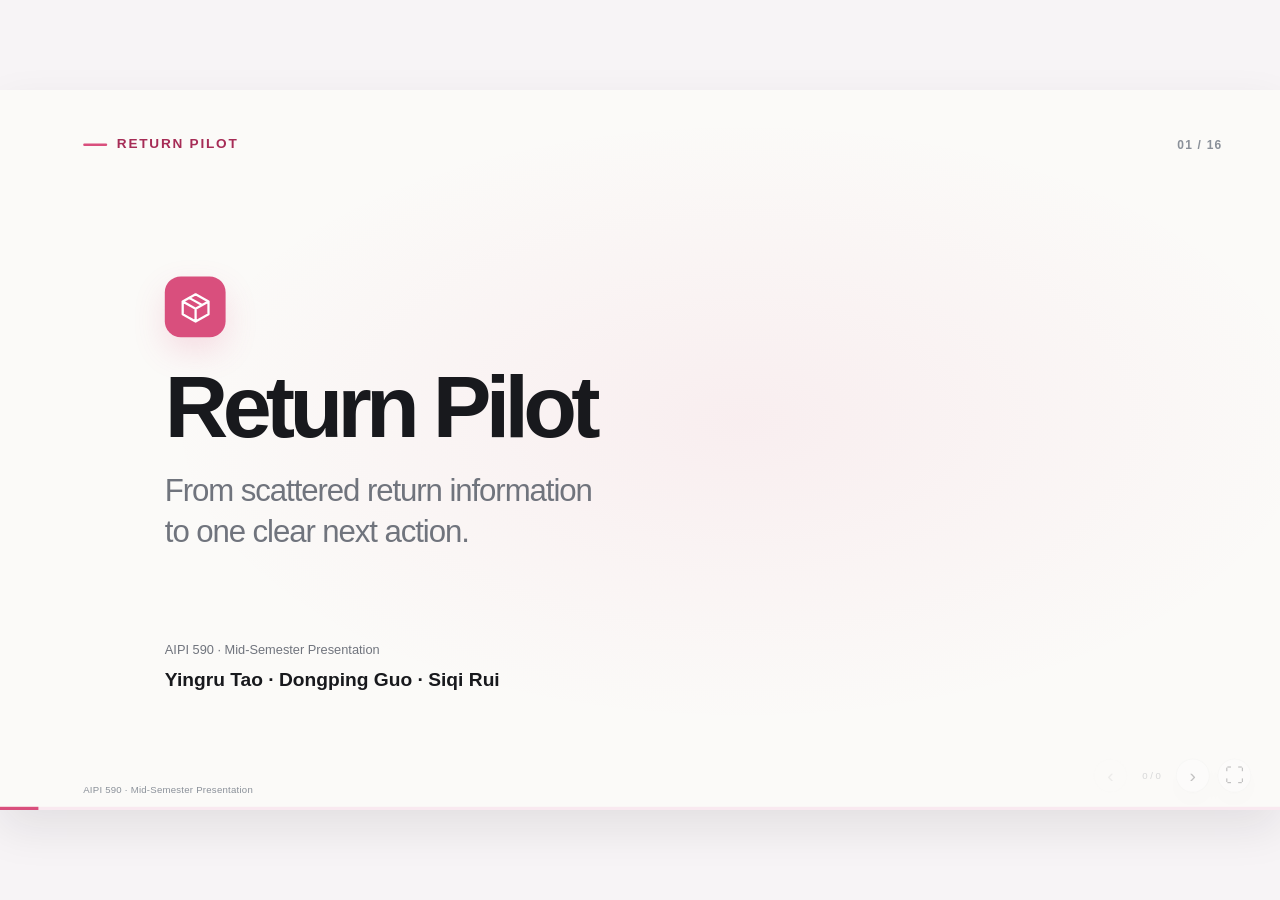
==== commit e2f0cbf4: "Small Edit+challenge and todos page" ====
--- a/index.html
+++ b/index.html
@@ -30,7 +30,7 @@
   </defs></svg>
   <main class="viewport" aria-label="AIPI 590 presentation">
     <div id="deck" class="deck" data-scene="-1" data-step="0" data-phase="0" tabindex="-1">
-      <header class="topline"><p id="chapter" class="eyebrow">Return Pilot</p><span id="page-number">01 / 15</span></header>
+      <header class="topline"><p id="chapter" class="eyebrow">Return Pilot</p><span id="page-number">01 / 16</span></header>
       <section id="cover" class="scene-copy cover" aria-label="Return Pilot cover">
         <div class="cover-content">
           <span class="cover-mark" aria-hidden="true"><svg class="icon"><use href="#i-box"/></svg></span>
@@ -340,10 +340,10 @@
         <div class="pe-results pe-reveal-two">
           <h3>CORRECT PLANS &middot; B0 VS B1</h3>
           <div class="pe-model-results">
-            <figure class="pe-model" aria-label="Qwen 3.7 Flash: B0 5 percent, 1 of 20; B1 60 percent, 12 of 20. Improvement of 55 percentage points.">
-              <figcaption><strong>Qwen 3.7 Flash</strong><b>+55 <span>pp</span></b></figcaption>
+            <figure class="pe-model" aria-label="Qwen 3.7 Flash: B0 5 percent, 1 of 20; B1 50 percent, 10 of 20. Improvement of 45 percentage points.">
+              <figcaption><strong>Qwen 3.7 Flash</strong><b>+45 <span>pp</span></b></figcaption>
               <div class="pe-bar-row"><span>B0</span><div class="pe-bar-track"><i style="width:5%"></i></div><strong>5% <small>(1/20)</small></strong></div>
-              <div class="pe-bar-row pe-b1"><span>B1</span><div class="pe-bar-track"><i style="width:60%"></i></div><strong>60% <small>(12/20)</small></strong></div>
+              <div class="pe-bar-row pe-b1"><span>B1</span><div class="pe-bar-track"><i style="width:50%"></i></div><strong>50% <small>(10/20)</small></strong></div>
               <div class="pe-scale" aria-hidden="true"><span>0%</span><span>50%</span><span>100%</span></div>
             </figure>
             <figure class="pe-model" aria-label="GPT-6 Luna: B0 50 percent, 10 of 20; B1 65 percent, 13 of 20. Improvement of 15 percentage points.">
@@ -365,7 +365,7 @@
               <h3 id="evidence-chart-title">Correct executable plan (%)</h3>
               <div class="evidence-legend"><span><i class="evidence-qwen"></i>Qwen 3.7 Flash</span><span><i class="evidence-gpt"></i>GPT-6 Luna</span></div>
             </figcaption>
-            <div class="evidence-plot" role="img" aria-label="Correct executable plans on 20 cases. Qwen 3.7 Flash: B0 5%, 1/20; B1 60%, 12/20; C 85%, 17/20. GPT-6 Luna: B0 50%, 10/20; B1 65%, 13/20; C 100%, 20/20.">
+            <div class="evidence-plot" role="img" aria-label="Correct executable plans on 20 cases. Qwen 3.7 Flash: B0 5%, 1/20; B1 50%, 10/20; C 85%, 17/20. GPT-6 Luna: B0 50%, 10/20; B1 65%, 13/20; C 100%, 20/20.">
               <div class="evidence-gridline evidence-grid-100"><span>100</span></div>
               <div class="evidence-gridline evidence-grid-50"><span>50</span></div>
               <div class="evidence-gridline evidence-grid-0"><span>0</span></div>
@@ -375,7 +375,7 @@
                   <div class="evidence-group-label"><strong>B0</strong><small>BASIC</small></div>
                 </div>
                 <div class="evidence-group">
-                  <div class="evidence-bars"><div class="evidence-bar evidence-qwen" style="height:60%"><span><b>60%</b><small>12/20</small></span></div><div class="evidence-bar evidence-gpt" style="height:65%"><span><b>65%</b><small>13/20</small></span></div></div>
+                  <div class="evidence-bars"><div class="evidence-bar evidence-qwen" style="height:50%"><span><b>50%</b><small>10/20</small></span></div><div class="evidence-bar evidence-gpt" style="height:65%"><span><b>65%</b><small>13/20</small></span></div></div>
                   <div class="evidence-group-label"><strong>B1</strong><small>STRUCTURED</small></div>
                 </div>
                 <div class="evidence-group evidence-final-group">
@@ -458,6 +458,9 @@
             <article><h4>Mobile Experience</h4><p>Bring return instructions and progress tracking on the go</p><small>Receipt capture &middot; Quick instructions &middot; Progress updates</small></article>
           </div>
         </div>
+      </section>
+      <section id="qa" class="scene-copy qa-scene" aria-label="Questions and answers" aria-hidden="true" inert>
+        <div class="qa-content"><h2>Q &amp; A</h2><div class="qa-credit"><p class="qa-course">AIPI Midterm Presentation</p><p class="qa-names">Yingru Tao &middot; Dongping Guo &middot; Siqi Rui</p></div></div>
       </section>
       <footer class="chrome"><span id="step-label" class="step-label">AIPI 590 · Mid-Semester Presentation</span><nav class="controls" aria-label="Presentation navigation"><button id="prevBtn" aria-label="Previous step" title="Previous step (←)">‹</button><span id="step-count">0 / 0</span><button id="nextBtn" aria-label="Next step" title="Next step (→ / Space)">›</button><button id="fullBtn" aria-label="Toggle fullscreen" title="Fullscreen (F)">⛶</button></nav><div class="progress-track" role="progressbar" aria-label="Presentation progress" aria-valuemin="0" aria-valuemax="100" aria-valuenow="0"><div id="progressBar"></div></div></footer>
       <p id="status" class="sr-only" role="status" aria-live="polite"></p>
@@ -474,7 +477,7 @@
     <section data-scene="7"><h2>Customer persona · Maya · 约30秒</h2><p>Maya 是在工作与通勤之间办理退货的上班族。网页方便在家规划，但投递和查看凭证发生在外面。第一次点击出现手机端概念，用于查看步骤、拍摄凭证和更新进度；第二次点击把桌面与手机的同一批任务关联起来，作为未来扩展。最后用价值、信任、下一步三个词总结，并衔接后面的 architecture 或 future work。手机端尚未交付，图中是概念。</p></section>
     <section data-scene="8"><h2>MVP demonstration · 约90秒</h2><p>Enter the demo from Login. Purchases brings the fur jacket, cup, rain boots, and phone case together. Each item shows its return status; select eligible items and leave expired purchases out. Click Add purchase, then Try sample receipt. Review the headphones and save them to Purchases. Click Build my return plan: compatible returns are grouped by drop-off location and the nearest deadline comes first. Counts, amounts, and stops come from the selected items. Continue to Tracking and mark a drop-off to show how the same plan becomes trackable actions, all the way to a confirmed refund. Receipt extraction, prices, policies and drop-off locations are samples; tracking is updated manually.</p></section>
     <section data-scene="11"><h2>实验设置 · 约15–20秒</h2><p>我们只测规划层，把购买背景和政策证据固定在同样的 20 个案例里。四种策略分别是规则、基础提示、结构化提示，以及结构化提示加确定性验证和规则回退；两个模型接受相同输入。这样要回答的是 AI 在哪里真正增加价值。</p></section>
-    <section data-scene="12"><h2>Prompt engineering &middot; B0 foundation &rarr; B1 techniques &rarr; measured improvement</h2><p>First, we tested whether prompt engineering alone could improve planning accuracy. Our baseline prompt already defined the role, task, constraints, and output schema.</p><p>For B1, we added structured reasoning, one complete worked example, and an explicit consistency check.</p><p>With the same models and the same 20 cases, Qwen improved from 5% to 60%, while GPT improved from 50% to 65%. This suggests that clearer decision structure can significantly improve planning accuracy, although prompt engineering alone does not eliminate errors.</p></section>
+    <section data-scene="12"><h2>Prompt engineering &middot; B0 foundation &rarr; B1 techniques &rarr; measured improvement</h2><p>First, we tested whether prompt engineering alone could improve planning accuracy. Our baseline prompt already defined the role, task, constraints, and output schema.</p><p>For B1, we added structured reasoning, one complete worked example, and an explicit consistency check.</p><p>With the same models and the same 20 cases, Qwen improved from 5% to 50%, while GPT improved from 50% to 65%. This suggests that clearer decision structure can significantly improve planning accuracy, although prompt engineering alone does not eliminate errors.</p></section>
     <section data-scene="13"><h2>准确率与规则基线 · 约30–35秒</h2><p>图表先给出 B0、B1、C 在两个模型上的完整结果，规则基线为 20/20。第一步标出结构化提示和确定性验证各自带来的提升；C 是包含规则回退的最终系统正确率。第二步看规则基线达到 20/20 所需的显式检查、分支和例外覆盖。</p></section>
     <section data-scene="14"><h2>Token economics &middot; model cost trade-off</h2><p>Token economics gave us another trade-off. GPT performed better in our evaluation, but it is also around 3.3 times the model API cost of Qwen per case. Qwen B1 costs $0.000570 and C costs $0.000575; GPT B1 costs $0.00189 and C costs $0.00191. The ratios are approximately 3.32 at both B1 and C. Qwen uses approximately 16.5K to 16.7K tokens, a total increase of 202, while GPT uses approximately 16.8K to 17.0K.</p><p>Click once to reveal the cross-model comparison. Within each model, moving from B1 to C adds very little model cost because validation runs locally without another LLM repair call. The increments are $0.000005 for Qwen and $0.00002 for GPT per case. These are estimated model API costs, excluding infrastructure, engineering, and broader operating costs.</p><p>For the MVP, we may still prioritize reliability, but one optimization opportunity is reducing unnecessary input context, for example retrieving only relevant parts of retailer policies rather than sending all policy content. This does not finalize GPT as our production model or establish that higher cost automatically creates better business value.</p></section>
     <section data-scene="15"><h2>Challenges &amp; next priorities &middot; 30&ndash;40 seconds</h2><p>We faced three main challenges. First, our initial prompts were unstructured, so we improved them through structured prompt engineering. Second, GPT performed better, but at about 3.3 times the model API cost. We may still prioritize reliability while reducing unnecessary policy context and input tokens; we have not finalized a production model. Third, we had to decide how to approach customer discovery. We chose interviews with everyday shoppers because this consumer problem benefits from deeper qualitative feedback to shape the MVP.</p><p>Click once: next, we want to improve our agent harness through targeted retrieval, context filtering, and tool use; strengthen privacy protections; and explore mobile support. Privacy improvements and mobile remain future work.</p></section>
--- a/assets/presentation.css
+++ b/assets/presentation.css
@@ -15,7 +15,7 @@
 .viewport{position:fixed;inset:0;display:grid;place-items:center}.deck{width:1600px;height:900px;position:absolute;overflow:hidden;transform:scale(var(--scale));transform-origin:center;isolation:isolate;background:radial-gradient(ellipse at 58% 46%,var(--brand-glow),transparent 55%),var(--bg);box-shadow:var(--shadow-md);touch-action:none;outline:none}
 .topline{position:absolute;top:58px;left:104px;right:72px;z-index:20;display:flex;justify-content:space-between;align-items:center}.eyebrow{display:flex;align-items:center;gap:12px;color:var(--brand-ink);font-size:17px;font-weight:800;letter-spacing:.13em;text-transform:uppercase}.eyebrow:before{content:"";width:30px;height:3px;background:var(--brand);border-radius:3px}#page-number{font-size:15px;letter-spacing:.1em;font-weight:750;color:var(--muted-2)}
 .scene-copy{position:absolute;inset:0;pointer-events:none}.scene-copy[aria-hidden=true]{visibility:hidden}.scene-copy button,.scene-copy a{pointer-events:auto}.accent{color:var(--brand-ink)}.context-label{font-size:17px;color:var(--muted);line-height:1.5;font-weight:550}.question-core{position:absolute;left:422px;top:326px;width:730px;z-index:8;transition:opacity .5s var(--ease),transform .65s var(--ease)}h1{font-size:62px;line-height:1.04;letter-spacing:-.053em;font-weight:790;margin-top:18px}.question-core .context-label{font-size:16px}.question-core h1 .accent{color:var(--brand-active)}
-.cover{pointer-events:auto}.cover-content{position:absolute;left:206px;top:233px}.cover-mark{display:grid;place-items:center;width:76px;height:76px;border-radius:20px;background:var(--brand);color:white;box-shadow:0 17px 40px rgba(217,79,125,.17)}.cover-mark .icon{width:43px;height:43px}.cover h1{font-size:110px;line-height:1;letter-spacing:-.065em;margin-top:32px}.cover-subtitle{font-size:39px;line-height:1.3;letter-spacing:-.035em;color:var(--muted);margin-top:25px}.cover-credit{margin-top:109px;font-size:16px;line-height:1.8;color:var(--muted)}.cover-credit p:last-child{color:var(--ink);font-weight:600}.cover[aria-hidden=false] .cover-mark,.cover[aria-hidden=false] h1{animation:cover-in .65s var(--ease) both}.cover[aria-hidden=false] .cover-subtitle{animation:cover-in .65s var(--ease) .23s both}.cover[aria-hidden=false] .cover-credit{animation:cover-in .65s var(--ease) .47s both}@keyframes cover-in{from{opacity:0;transform:translateY(16px)}to{opacity:1;transform:none}}
+.cover{pointer-events:auto}.cover-content{position:absolute;left:206px;top:233px}.cover-mark{display:grid;place-items:center;width:76px;height:76px;border-radius:20px;background:var(--brand);color:white;box-shadow:0 17px 40px rgba(217,79,125,.17)}.cover-mark .icon{width:43px;height:43px}.cover h1{font-size:110px;line-height:1;letter-spacing:-.065em;margin-top:32px}.cover-subtitle{font-size:39px;line-height:1.3;letter-spacing:-.035em;color:var(--muted);margin-top:25px}.cover-credit{margin-top:109px;font-size:16px;line-height:1.8;color:var(--muted)}.cover-credit p:last-child{color:var(--ink);font-weight:600;font-size:24px}.cover[aria-hidden=false] .cover-mark,.cover[aria-hidden=false] h1{animation:cover-in .65s var(--ease) both}.cover[aria-hidden=false] .cover-subtitle{animation:cover-in .65s var(--ease) .23s both}.cover[aria-hidden=false] .cover-credit{animation:cover-in .65s var(--ease) .47s both}@keyframes cover-in{from{opacity:0;transform:translateY(16px)}to{opacity:1;transform:none}}
 .question-core{width:840px}.question-core h1{font-size:58px;line-height:1.1}.problem-lead{font-size:43px;font-weight:650;color:var(--ink)}#solution .organize-intro h2{font-size:60px;line-height:1.08}.plan-paper .plan-foot{font-size:15px;color:#595D66}
 [data-scene="-1"] .illustration-label{visibility:hidden}
 .question-chip{position:absolute;padding:13px 21px;border:1px solid var(--brand-border);border-radius:30px;background:var(--brand-soft);color:var(--brand-ink);font-size:21px;font-weight:650;box-shadow:0 8px 22px rgba(166,44,86,.045);opacity:0;transform:translateY(15px) scale(.97);transition:opacity .45s var(--ease),transform .55s var(--ease)}.q-due{left:650px;top:195px}.q-where{left:410px;top:568px}.q-need{left:870px;top:571px}.questions-visible .question-chip{opacity:1;transform:none}.questions-visible .q-where{transition-delay:.12s}.questions-visible .q-need{transition-delay:.24s}
@@ -343,3 +343,13 @@
 #challenges-priorities .closing-priority-grid p{font-size:23px;line-height:1.35;margin-top:14px}
 #challenges-priorities .closing-priority-grid small{display:block;font-size:18px;color:var(--muted);line-height:1.4;margin-top:15px}
 [data-scene-id="challenges-priorities"][data-step="1"] #challenges-priorities .closing-priorities{opacity:1;visibility:visible}
+
+/* Final Q & A page. */
+#qa{display:grid;place-items:center;z-index:9}
+#qa h2{margin:0;font-size:144px;line-height:1;font-weight:760;letter-spacing:-.035em}
+[data-scene-id="qa"] :is(.topline,.chrome,.materials,.illustration-label){visibility:hidden}
+
+#qa .qa-content{text-align:center}
+#qa .qa-credit{margin-top:40px;font-size:24px;line-height:1.8}
+#qa .qa-course{color:var(--muted-2);font-weight:400}
+#qa .qa-names{color:var(--muted);font-weight:600;margin-top:4px}
